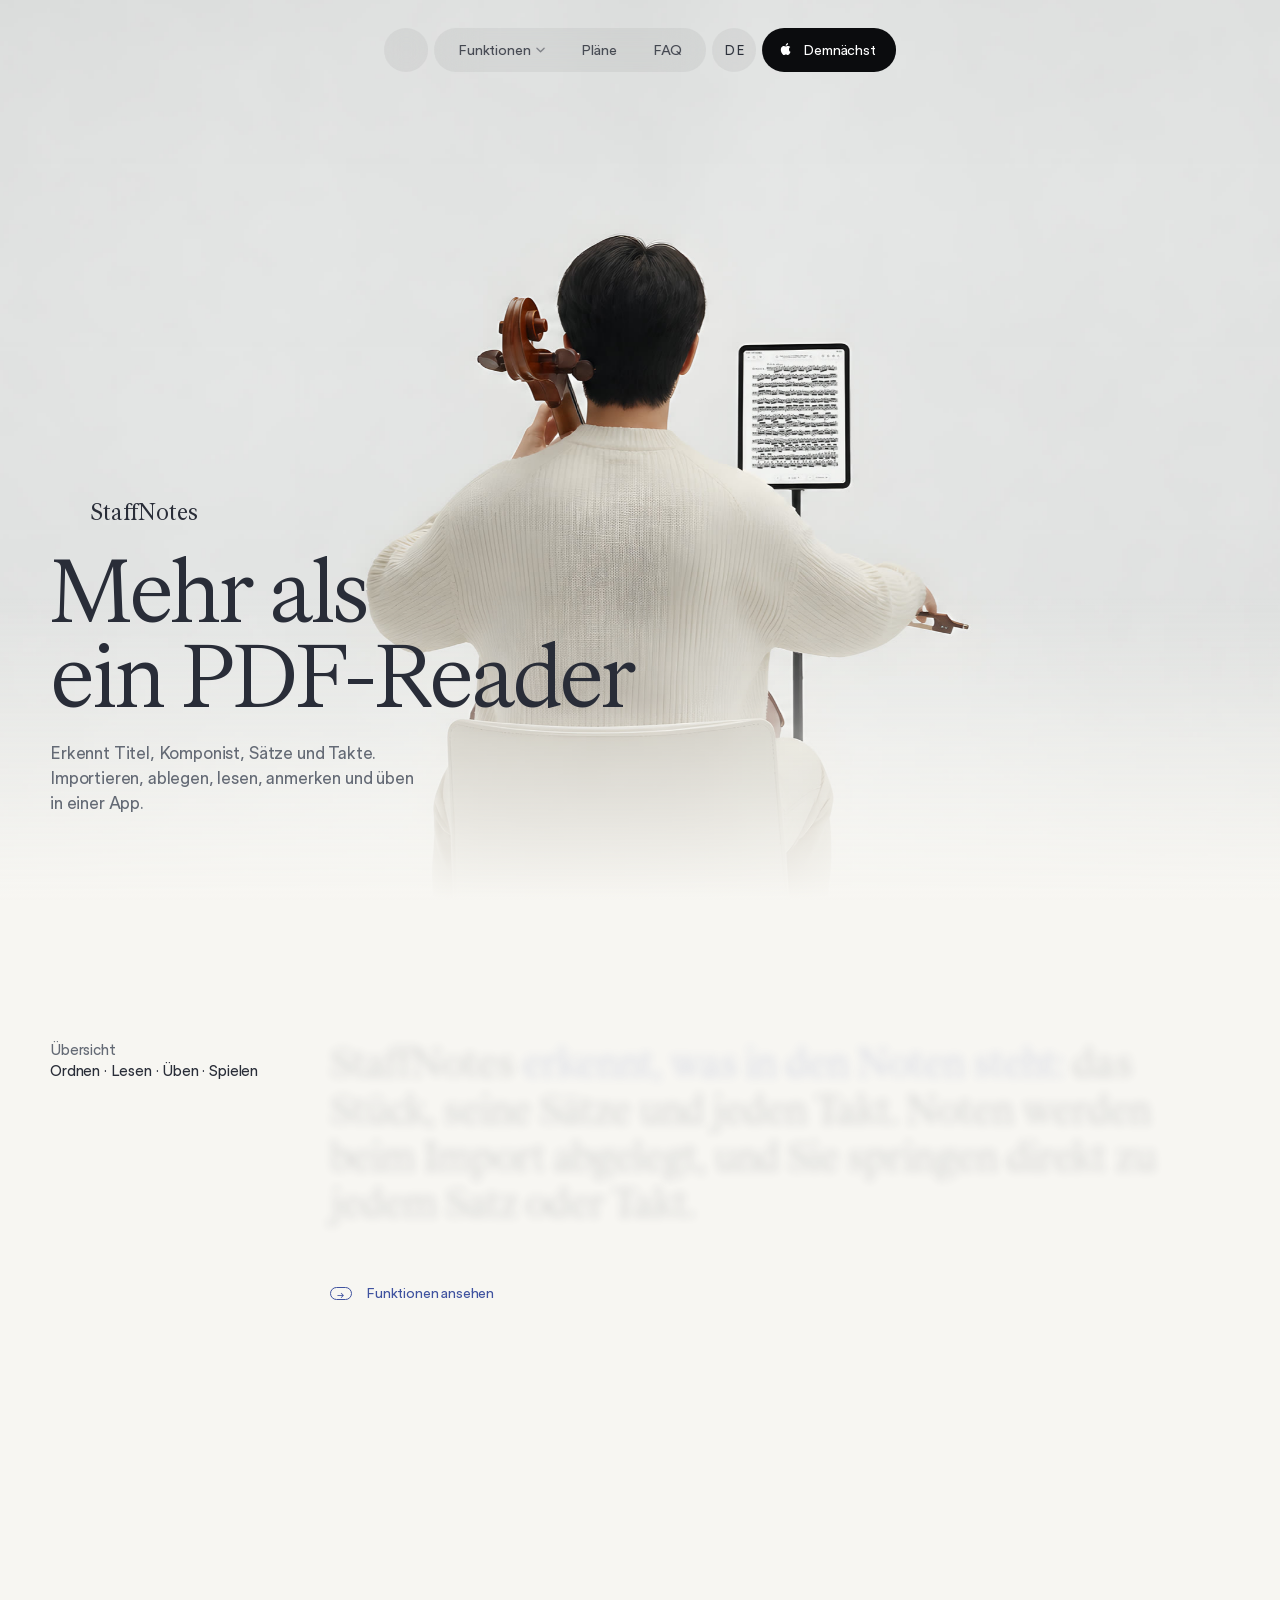
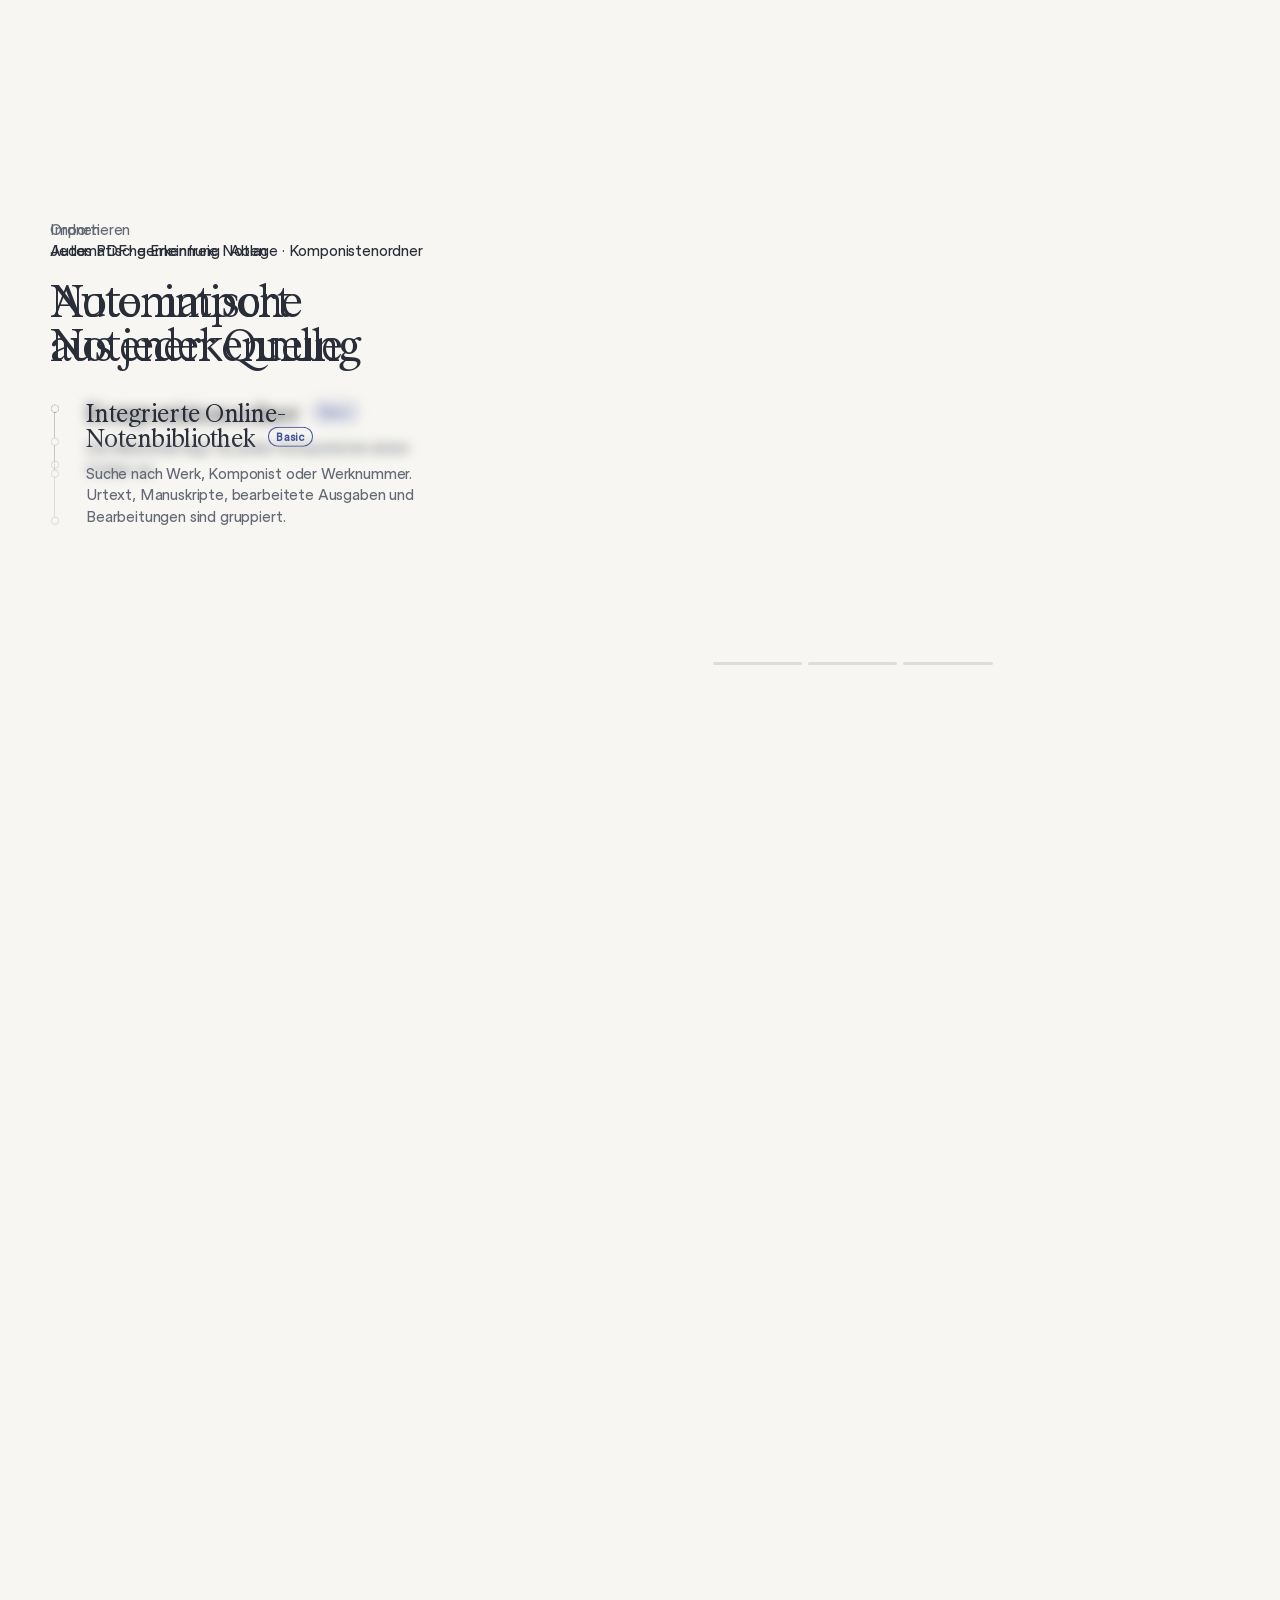
==== de/index.html @ 0073ef78 "Organize 第四版：加入文件夹成功后收起并退出管理" ====
<!doctype html>
<html lang="de">
<head>
<meta charset="utf-8">
<base href="../">
<meta name="robots" content="noindex, nofollow">
<meta name="viewport" content="width=device-width,initial-scale=1">
<title>StaffNotes · Mehr als ein PDF-Reader</title>
<link rel="alternate" hreflang="en" href="https://staffnotes.igmusictech.com/">
<link rel="alternate" hreflang="zh-Hans" href="https://staffnotes.igmusictech.com/zh/">
<link rel="alternate" hreflang="zh-Hant" href="https://staffnotes.igmusictech.com/zh-hant/">
<link rel="alternate" hreflang="de" href="https://staffnotes.igmusictech.com/de/">
<link rel="alternate" hreflang="x-default" href="https://staffnotes.igmusictech.com/">
<link rel="icon" href="favicon.ico" sizes="32x32">
<link rel="icon" href="assets/logo-mark.svg?v=2" type="image/svg+xml">
<style>
@font-face{font-family:"Timeless Serif";src:url(assets/TimelessSerif-Book.ttf) format("truetype");font-display:swap}
@font-face{font-family:"Timeless Sans";src:url(assets/TimelessSans-W460.ttf) format("truetype");font-display:swap}
/* 中文衬线：App 文件夹名用的思源宋体，取 Regular 一档；只截官网用到的字（字体许可 assets/sn-serif-OFL.txt） */
@font-face{font-family:"SN Serif SC";src:url(assets/sn-serif-sc.woff2?v=9e9ac5f3) format("woff2");font-display:swap}
@font-face{font-family:"SN Serif TC";src:url(assets/sn-serif-tc.woff2?v=9e2e0c9d) format("woff2");font-display:swap}
:root{
  --paper:#F7F6F2;--card:#FFFFFF;--well:#EAECEB;--ink:#292D38;--ink2:#646A75;--line:rgba(41,45,56,.12);
  --blue:#3F529F;--night:#171B24;--night2:#232936;--blue-n:#B0BBF0;--on-night:#EEEDE8;--on-night2:#8E94A3;
  --red:#B64C50;--green:#39836B;--gold:#D9AC2B;--purple:#8064AD;
  --serif:"Timeless Serif",Georgia,serif;--sans:"Timeless Sans",-apple-system,system-ui,sans-serif;
  --ease:cubic-bezier(.2,.7,.2,1);--wrap:min(1180px,calc(100vw - 48px));
}
/* 中文：拉丁字母照旧用 Timeless；衬线处汉字用思源宋体，其余落到苹方；德语长词自动断字 */
:root:lang(zh-Hans){--serif:"Timeless Serif","SN Serif SC",Georgia,"PingFang SC","Noto Sans SC",serif;--sans:"Timeless Sans",-apple-system,system-ui,"PingFang SC","Noto Sans SC",sans-serif}
:root:lang(zh-Hant){--serif:"Timeless Serif","SN Serif TC","SN Serif SC",Georgia,"PingFang TC","Noto Sans TC",serif;--sans:"Timeless Sans",-apple-system,system-ui,"PingFang TC","Noto Sans TC",sans-serif}
:root:lang(zh) body{letter-spacing:0}
/* 段落末行不留单个词或孤字（各语言都开） */
p,li,.label,:root:lang(zh) h3{text-wrap:pretty}
/* 德语断字收紧：不到 10 个字母的词不断，断开处前面至少 4 个字、后面至少 5 个（词后的句号也算一个），不再出现 Werknum-mer、Ausga-ben */
:root:lang(de) h1,:root:lang(de) h2,:root:lang(de) h3,:root:lang(de) p,:root:lang(de) li{-webkit-hyphens:auto;hyphens:auto;hyphenate-limit-chars:10 4 5}
/* 标题只断特别长的词（Handschriftliche 这种手机上一行放不下的），不再出现「Gemein- / freie Noten」 */
:root:lang(de) h1,:root:lang(de) h2,:root:lang(de) h3{hyphenate-limit-chars:14 6 6}
/* 中文一个词包在 sn-w 里，词中间不断行（见页尾「中文按词换行」） */
sn-w{white-space:nowrap}
*{box-sizing:border-box;margin:0;padding:0}
html{background:var(--paper)}
body{font-family:var(--sans);font-weight:400;color:var(--ink);background:var(--paper);font-size:16px;line-height:1.45;letter-spacing:-.01em;-webkit-font-smoothing:antialiased;overflow-x:hidden}
a{color:inherit;text-decoration:none}
button{font:inherit;color:inherit;background:none;border:0;cursor:pointer;letter-spacing:inherit}
img{display:block;max-width:100%}
.wrap{width:var(--wrap);margin:0 auto}
.serif{font-family:var(--serif);font-weight:400;letter-spacing:-.025em}
.label{font-size:15px;line-height:1.4}
.label span{display:block;color:var(--ink2)}
.night .label span{color:var(--on-night2)}

/* reveal */
.rv{opacity:0;transform:translateY(16px);filter:blur(8px);transition:opacity .9s var(--ease),transform .9s var(--ease),filter .9s var(--ease);transition-delay:calc(var(--i,0)*60ms)}
.rv.in{opacity:1;transform:none;filter:none}

/* arrow capsule link */
.cap{display:inline-flex;align-items:center;gap:14px;color:var(--blue);font-size:14px}
.cap i{width:22px;height:13px;border:1px solid currentColor;border-radius:8px;display:grid;place-items:center;font-style:normal;font-size:9px;transition:width .35s var(--ease)}
.cap:hover i{width:30px}
.night .cap{color:var(--blue-n)}
.pill{display:inline-flex;align-items:center;height:24px;padding:0 10px;border:1px solid var(--blue);color:var(--blue);border-radius:12px;font-size:13px;transition:background .3s,color .3s}
.pill:hover,.pill.on{background:var(--blue);color:#fff}

/* App Store button */
.store{display:inline-flex;align-items:center;gap:9px;height:44px;padding:0 20px 0 16px;border-radius:22px;background:#0B0C0E;color:#fff;font-family:var(--sans);font-size:14px;letter-spacing:-.01em;transition:transform .3s var(--ease),background .3s}
.store svg{width:16px;height:16px;fill:currentColor;margin-top:-2px}
.store[aria-disabled]{cursor:default}.store:hover{transform:translateY(-1px);background:#000}
.store small{display:block;font-size:9px;opacity:.7;line-height:1;margin-bottom:2px;font-family:var(--sans)}
.store b{display:block;font-weight:400;line-height:1}
.store.light{background:#fff;color:#0B0C0E}

/* NAV */
.nav{position:fixed;top:28px;left:50%;transform:translateX(-50%);z-index:50;display:flex;gap:6px;align-items:center}
.nav .logo{width:44px;height:44px;border-radius:50%;background:rgba(120,120,120,.1);backdrop-filter:blur(20px);-webkit-backdrop-filter:blur(20px);display:grid;place-items:center;transition:background .3s}
/* 标志宽占圆的 56%，跟 App 图标里标志占图标的比例一样（小谭 2026-11-15：原来 67% 偏大） */
.nav .logo .mk{width:25.2px;height:15px;fill:#171B24;transition:fill .3s}
.nav.dark .logo .mk{fill:#F2F2F4}
.links{position:relative;display:flex;height:44px;align-items:center;padding:0 6px;border-radius:999px;background:rgba(120,120,120,.1);backdrop-filter:blur(20px);-webkit-backdrop-filter:blur(20px);transition:background .3s,color .3s}
.links a{position:relative;z-index:1;padding:0 18px;line-height:32px;font-size:14px;font-weight:400;opacity:.85}
.links .slider{position:absolute;top:6px;height:32px;border-radius:999px;background:rgba(255,255,255,.75);transition:left .3s var(--ease),width .3s var(--ease),opacity .3s;opacity:0}
html.veil body>*:not(.nav):not(.totop){opacity:0}
body>*:not(.nav):not(.totop){transition:opacity var(--veil-ms,0ms) ease}
.nav .store{height:44px;border-radius:999px;transition:opacity .35s var(--ease),transform .35s var(--ease),background .3s}
.nav.dark .links,.nav.dark .logo{background:rgba(255,255,255,.08);color:#F2F2F4}
.nav.dark .links .slider{background:rgba(255,255,255,.12)}
/* 功能：五章收进一个下拉，样子照语言下拉；电脑上鼠标移上去或点一下就展开 */
.feat{position:relative;z-index:1}
.feat-btn{display:flex;align-items:center;gap:6px;padding:0 18px;line-height:32px;font-size:14px;font-weight:400;opacity:.85}
.feat-btn svg{width:9px;height:6px;fill:none;stroke:currentColor;stroke-width:1.4;stroke-linecap:round;stroke-linejoin:round;opacity:.6;transition:transform .25s var(--ease)}
.feat.open .feat-btn svg{transform:rotate(180deg)}
.feats{display:none;position:absolute;top:46px;left:50%;transform:translateX(-50%);flex-direction:column;padding:8px;border-radius:18px;background:rgba(246,246,244,.96);box-shadow:0 12px 40px -12px rgba(41,45,56,.25);white-space:nowrap}
.feats::before{content:"";position:absolute;left:0;right:0;top:-14px;height:14px}
.feat.open .feats{display:flex}
.links .feats a{padding:0 24px;line-height:44px;text-align:center}
.feats a[aria-current]{color:var(--blue);opacity:1}
.nav.dark .feats{background:rgba(28,30,36,.96);color:#F2F2F4}
.nav.dark .feats a[aria-current]{color:#B0BBF0}
.nav.dark .store{background:#fff;color:#0B0C0E}
.menu-btn{display:none}
/* 语言：电脑在菜单右边、App Store 左边，手机挨着 Menu；下拉照手机菜单的样子，挂在按钮正下方。导航条宽度跟内容走，长语言不挤折行 */
.nav{width:max-content}
.lang{position:relative}
.lang-btn{height:44px;min-width:44px;padding:0 12px;border-radius:999px;background:rgba(120,120,120,.1);backdrop-filter:blur(20px);-webkit-backdrop-filter:blur(20px);font-size:13px;font-weight:500;letter-spacing:.02em;transition:background .3s,color .3s}
.nav.dark .lang-btn,.nav.dark .menu-btn{background:rgba(255,255,255,.08);color:#F2F2F4}
.langs{display:none;position:absolute;top:52px;left:50%;transform:translateX(-50%);flex-direction:column;padding:8px;border-radius:18px;background:rgba(246,246,244,.96);box-shadow:0 12px 40px -12px rgba(41,45,56,.25);white-space:nowrap}
.nav.dark .langs{background:rgba(28,30,36,.96);color:#F2F2F4}
.lang.open .langs{display:flex}
.langs a{line-height:44px;padding:0 24px;text-align:center;font-size:14px;opacity:.85}
.langs a[aria-current]{color:var(--blue);opacity:1}
.nav.dark .langs a[aria-current]{color:#B0BBF0}

/* HERO */
.hero{position:relative;height:100vh;min-height:640px;overflow:hidden;background:#DCDEDD}
.hero .img{position:absolute;inset:-20px;background:url(assets/hero.jpg) 52% 45%/cover no-repeat;transform-origin:50% 60%;will-change:transform;animation:heroIn 1.6s var(--ease) both}
@keyframes heroIn{from{transform:scale(1.06);filter:blur(10px);opacity:.4}to{transform:scale(1);filter:none;opacity:1}}
.hero::after{content:"";position:absolute;left:0;right:0;bottom:0;height:34%;background:linear-gradient(to bottom,rgba(247,246,242,0),var(--paper));pointer-events:none}
.hero .copy{position:absolute;left:max(24px,calc(50vw - 590px));bottom:7vh;z-index:2;will-change:transform,opacity}
.brand{display:flex;align-items:center;gap:10px;font-family:var(--serif);font-size:22px;margin-bottom:20px}
.brand .bm{display:grid;place-items:center;width:30px;height:30px}
.brand .mk{width:34px;height:20px;fill:#171B24}
footer .brand .mk{fill:#F2F2F4}
.hero h1{font-family:var(--serif);font-weight:400;font-size:clamp(56px,6.8vw,108px);line-height:.98;letter-spacing:-.035em;margin-bottom:22px}
.hero h1 .w{display:inline-block;opacity:0;transform:translateY(.35em);filter:blur(8px);animation:wordIn 1.1s var(--ease) forwards;animation-delay:calc(.35s + var(--i)*90ms)}
@keyframes wordIn{to{opacity:1;transform:none;filter:none}}
.hero .sub{font-size:17px;color:var(--ink2);max-width:380px;margin-bottom:22px}

/* STATEMENT */
.grid2{display:grid;grid-template-columns:240px 1fr;gap:0 40px}
.statement{padding:140px 0 180px}
.big{font-family:var(--serif);font-size:clamp(28px,3.1vw,42px);line-height:1.18;letter-spacing:-.025em;max-width:840px}
.big .w{opacity:.16;filter:blur(5px);transition:opacity .25s linear,filter .25s linear}
.big .w.on{opacity:1;filter:none}
.big .hl{color:var(--blue)}
.statement .cap{margin-top:56px}

/* SHOWCASE */
.show{position:relative;padding:40px 0 120px}
.show h2,.sec-title{font-family:var(--serif);font-weight:400;font-size:clamp(44px,5.4vw,80px);line-height:1;letter-spacing:-.035em}
/* 批注 87：大标题、小标题按宽度自动均衡换行，手机上不再剩一个词孤零零掉到下一行 */
h1,h2,h3{text-wrap:balance}
/* 原来用 <br> 手动断成两句，后一句太长时会被挤成「It knows the / piece.」；改成两段，每段各自均衡换行 */
.ln{display:block}
/* 手机上首页大标题缩到「Sheet music that」放得下一行，不再拆成「Sheet / music that」 */
@media (max-width:440px){ .hero h1{font-size:13.2vw} }
.show-head{display:flex;justify-content:space-between;align-items:flex-end;margin-bottom:80px}
.show-head p{max-width:320px;color:var(--ink2);font-size:15px}
#features .show-head{margin-bottom:0}#features .fx{margin-top:-10vh}#features{padding-bottom:0}#features .fx{margin-bottom:-12vh}
/* recognition → library: a short pinned stage; once in view the four beats play through on their own */
.fx{position:relative;height:150vh}
.fx-pin{position:sticky;top:0;height:100vh;display:grid;grid-template-columns:4fr 8fr;gap:48px;align-items:center}
.fx-copy{position:relative;padding-left:32px}
.fx-nodes{position:absolute;left:0;top:4px;bottom:4px;width:1px;background:var(--line);display:flex;flex-direction:column;justify-content:space-between}
.fx-nodes::before{content:"";position:absolute;left:0;top:0;width:1px;height:calc(var(--b,0)*100%/3);background:var(--blue);transition:height .9s var(--ease)}
.fx-nodes i{position:relative;left:-3.5px;width:8px;height:8px;border-radius:50%;background:var(--paper);border:1px solid var(--line);transition:border-color .5s,background .5s}
.fx-nodes i.on{border-color:var(--blue);background:var(--blue)}
.fx-beats{display:grid}
/* 换拍不叠影：旧的 .2s 内淡掉（不再糊着停在原地），新的等它走完再淡入、升上来 */
.fx-beat{grid-area:1/1;opacity:0;transform:translateY(14px);filter:blur(6px);transition:opacity .2s ease,filter .2s ease,transform 0s .2s;pointer-events:none}
.fx-beat.on{opacity:1;transform:none;filter:none;transition:opacity .5s var(--ease) .2s,transform .7s var(--ease) .2s,filter .5s var(--ease) .2s;pointer-events:auto}
.fx-beat .n{font-size:12px;color:var(--blue);margin-bottom:18px}
.fx-beat h3{font-family:var(--serif);font-weight:400;font-size:clamp(30px,3vw,44px);line-height:1.05;letter-spacing:-.03em;margin-bottom:18px;max-width:400px}
.fx-beat p{font-size:16px;color:var(--ink2);max-width:340px}
.fx-stage{display:grid;place-items:center;gap:18px}
.fx-prog{display:flex;gap:6px;width:min(280px,60%)}
.fx-prog button{flex:1;height:20px;padding:0;border:0;background:none;cursor:pointer;display:grid;align-items:center}
.fx-prog i{display:block;height:3px;border-radius:2px;background:var(--line);overflow:hidden;transition:background .2s}
.fx-prog i::after{content:"";display:block;height:100%;width:calc(var(--p,0)*100%);background:var(--blue);border-radius:inherit}
.fx-prog button:hover i{background:rgba(41,45,56,.2)}
.fx-prog button:focus-visible{outline:2px solid var(--blue);outline-offset:2px;border-radius:4px}
.fx-sim{width:min(100%,calc(78vh * 780 / 580))}

/* simulated app screens: components/NAME.js draws inside */
.sim{position:relative;width:100%;aspect-ratio:834/1194;overflow:hidden;border-radius:17px;background:var(--paper);container-type:inline-size}
.sim.land{aspect-ratio:1194/834}
.sim:not(.ready)::before{content:"";position:absolute;inset:0;background:linear-gradient(180deg,rgba(41,45,56,.045),rgba(41,45,56,.02) 30%,rgba(41,45,56,.045));animation:simPh 1.8s ease-in-out infinite}
.sim:not(.ready)::after{content:"";position:absolute;left:8%;right:8%;top:5%;height:4.5%;border-radius:999px;background:rgba(41,45,56,.06)}
@keyframes simPh{50%{opacity:.55}}
.night .sim{background:#20252F}

/* GIANT */
.giant{padding:160px 0 140px;overflow:hidden}
.giant .words{position:relative;text-align:center;color:var(--blue);font-family:var(--serif);font-size:clamp(84px,12.5vw,196px);line-height:.95;letter-spacing:-.045em;user-select:none}
.giant .words div{will-change:transform;white-space:nowrap}
/* follow: pinned page, three beats — numbers → follow box → full page turn (App: ReaderFollowOverlay, pager slides the whole page) */
#follow.giant{overflow:visible;overflow-x:clip}
#follow.giant{padding:60px 0 80px}
.fl{position:relative;height:300vh}
/* the page floats over the giant title and leans after the pointer, as before; copy sits right of the page, on its bottom edge */
.fl-pin{position:sticky;top:0;height:100vh;overflow:hidden}
.fl-pin .words{position:absolute;left:0;right:0;top:50%;transform:translateY(-50%)}
.fl-copy{position:absolute;z-index:2;left:calc(50% + var(--pw)/2 + 56px);bottom:calc(50% - 30px - var(--pw)*831/1200);width:min(300px,calc((100vw - var(--pw))/2 - (100vw - var(--wrap))/2 - 56px))}
.fl-copy .prolabel{margin-bottom:22px}
.fl-body{position:relative;padding-left:32px}
.fl-nodes{position:absolute;left:0;top:4px;bottom:4px;width:1px;background:var(--line);display:flex;flex-direction:column;justify-content:space-between}
.fl-nodes::before{content:"";position:absolute;left:0;top:0;width:1px;height:calc(var(--b,0)*100%/2);background:var(--blue);transition:height .9s var(--ease)}
.fl-nodes i{position:relative;left:-3.5px;width:8px;height:8px;border-radius:50%;background:var(--paper);border:1px solid var(--line);cursor:pointer;transition:border-color .5s,background .5s}
.fl-nodes i::after{content:"";position:absolute;inset:-10px}
.fl-nodes i.on{border-color:var(--blue);background:var(--blue)}
.fl-beats{display:grid}
.fl-beat{grid-area:1/1;opacity:0;transform:translateY(14px);filter:blur(6px);transition:opacity .6s var(--ease),transform .8s var(--ease),filter .6s var(--ease);pointer-events:none}
.fl-beat.on{opacity:1;transform:none;filter:none;transition-delay:.12s;pointer-events:auto}
.fl-beat .n{font-size:12px;color:var(--blue);margin-bottom:18px}
.fl-beat .n{margin-bottom:12px}
.fl-beat h3{font-family:var(--serif);font-weight:400;font-size:clamp(24px,2.1vw,32px);line-height:1.05;letter-spacing:-.03em;margin-bottom:12px}
.fl-beat p{font-size:15px;color:var(--ink2)}
#follow{--pw:min(calc((100vh - 170px)*1200/1662),46vw)}
.page{position:absolute;left:50%;top:calc(50% + 30px);width:var(--pw);margin:calc(var(--pw)*-1662/2400) 0 0 calc(var(--pw)/-2);aspect-ratio:1200/1662;will-change:transform;border-radius:14px;overflow:hidden;background:#FCF8F3;container-type:inline-size;box-shadow:0 1px 2px rgba(23,27,36,.08),0 30px 60px -30px rgba(23,27,36,.35)}
.page .pg{position:absolute;inset:0}
.page .pg img{display:block;width:100%;height:100%}
/* whole-page turn as in the App's pager: both pages slide left together, 12pt apart */
.page .pg{transition:transform .5s cubic-bezier(.25,.8,.25,1)}
.page .pg.b{transform:translateX(calc(100% + 1.17cqw))}
.page[data-p="full"] .pg.a{transform:translateX(calc(-100% - 1.17cqw))}
.page[data-p="full"] .pg.b{transform:none}
/* sizes in iPad points × page width/1024: box border 2pt and radius 4pt at page scale 1.72; numbers 18pt medium on white 80% */
.page .box{position:absolute;border:.336cqw solid rgba(63,82,159,.55);border-radius:.674cqw;background:rgba(63,82,159,.14);opacity:0;pointer-events:none}
.page .mn{position:absolute;transform:translateY(-50%);height:2.34cqw;min-width:2.34cqw;padding:0 .39cqw;border-radius:2cqw;background:rgba(255,255,255,.8);box-shadow:0 .1cqw .2cqw rgba(0,0,0,.1);color:#3F529F;font:500 1.758cqw/2.34cqw -apple-system,system-ui,sans-serif;letter-spacing:0;text-align:center;opacity:0;transition:opacity .4s var(--ease) var(--d,0ms)}
.page.nums .mn{opacity:1}
.page.rev .mn{transition-duration:.15s;transition-delay:0s}
.giant .under{display:flex;justify-content:space-between;align-items:flex-end;margin-top:120px;gap:40px}
.giant .under p{max-width:420px;color:var(--ink2);font-size:17px}
.giant .under .txt{max-width:440px}
.giant .under h3{font-weight:400;font-size:clamp(24px,2.2vw,30px);letter-spacing:-.025em;line-height:1.1;margin-bottom:12px}
#ftext{display:grid}
#ftext>*{grid-area:1/1;transition:opacity .45s var(--ease),transform .55s var(--ease)}
#ftext>:not(.on){opacity:0;transform:translateY(8px);pointer-events:none}
.giant .under p{color:var(--ink2);font-size:17px}
.indepth{display:flex;flex-direction:column;align-items:flex-end;gap:10px;font-size:13px;color:var(--ink2)}
.indepth div{position:relative;display:flex;gap:6px}
.pill{position:relative;z-index:1}
.indepth .pill.on{background:none;color:#fff}
.indepth .pill.on:hover{background:none}
.indepth .psl{position:absolute;top:0;height:24px;border-radius:12px;background:var(--blue);transition:left .45s var(--ease),top .45s var(--ease),width .45s var(--ease)}
.prolabel{display:inline-flex;align-items:center;gap:8px;font-size:15px;color:var(--blue)}
.prolabel::before{content:"";width:7px;height:7px;border-radius:50%;background:currentColor}
.night .prolabel{color:var(--blue-n)}

/* NIGHT */
.night{background:var(--night);color:var(--on-night)}
.tools{padding:150px 0 40px}
.tools .intro h2{font-family:var(--serif);font-weight:400;font-size:clamp(36px,3.8vw,56px);line-height:1.05;letter-spacing:-.03em;max-width:700px}
.tools .intro .lead{font-size:14px;margin-bottom:14px}
.tools .intro .lead span{display:block;color:var(--ink2)}
/* practice: one panel, three tools; pinned, the wheel steps metronome → tuner → reference, each plays on its own clock */
.pr{position:relative;height:300vh}
#practice .tools{padding-bottom:0}#pr{margin-top:-20vh}
.pr-pin{position:sticky;top:0;height:100vh;display:grid;grid-template-columns:7fr 5fr;gap:48px;align-items:center}
.pr-stage{display:grid;place-items:center}
.pr-sim{width:min(100%,340px,calc(42vh * 440 / 560));aspect-ratio:440/560}
#practice .pr-sim.sim{width:min(100%,340px,calc(42vh * 440 / 560));height:auto;aspect-ratio:440/560;background:none;border-radius:0;overflow:visible}
.pr-copy{position:relative;padding-left:32px}
.pr-nodes{position:absolute;left:0;top:4px;bottom:4px;width:1px;background:var(--line);display:flex;flex-direction:column;justify-content:space-between}
.pr-nodes::before{content:"";position:absolute;left:0;top:0;width:1px;height:calc(var(--b,0)*100%/2);background:var(--blue);transition:height .9s var(--ease)}
.pr-nodes i{position:relative;left:-3.5px;width:8px;height:8px;border-radius:50%;background:var(--paper);border:1px solid var(--line);transition:border-color .5s,background .5s}
.pr-nodes i.on{border-color:var(--blue);background:var(--blue)}
.pr-beats{display:grid}
.pr-beat{grid-area:1/1;opacity:0;transform:translateY(14px);filter:blur(6px);transition:opacity .6s var(--ease),transform .8s var(--ease),filter .6s var(--ease);pointer-events:none}
.pr-beat.on{opacity:1;transform:none;filter:none;transition-delay:.12s;pointer-events:auto}
.pr-beat .n{font-size:12px;color:var(--blue);margin-bottom:18px}
.pr-beat h3{font-family:var(--serif);font-weight:400;font-size:clamp(30px,3vw,44px);line-height:1.05;letter-spacing:-.03em;margin-bottom:18px;max-width:400px}
.pr-beat p{font-size:16px;color:var(--ink2);max-width:340px}

/* DICTIONARY */
.dictsec{position:relative;padding:150px 0}
.dictsec .pin{display:grid;grid-template-columns:minmax(300px,1fr) auto;align-items:center;gap:56px}
.dictsec h2{font-family:var(--serif);font-weight:400;font-size:clamp(44px,5.2vw,80px);line-height:1;letter-spacing:-.035em;margin:22px 0 26px}
.dictsec p{color:var(--on-night2);max-width:420px;font-size:17px}
.dictsec .terms{display:flex;flex-wrap:wrap;gap:8px;margin-top:34px;max-width:440px}
.dictsec .terms button{font-family:var(--serif);font-style:italic;font-size:16px;padding:4px 12px;border-radius:14px;border:1px solid rgba(255,255,255,.14);background:none;color:var(--on-night);cursor:pointer;transition:background .2s,border-color .2s,color .2s}
.dictsec .terms button:hover{border-color:rgba(255,255,255,.4)}
.dictsec .terms button.on{background:var(--on-night);border-color:var(--on-night);color:#0E1117}
.dictsec .frame{width:min(760px,56vw)}
.dictsec .sim{aspect-ratio:auto;overflow:visible;background:none;border-radius:0}

/* SKETCH: crayon board and Apple Music share one pinned stage; the wheel steps through four beats */
.sketch{padding:0}
.skp{position:relative;height:460vh}
.sk-pin{position:sticky;top:0;height:100vh;padding:96px 0 36px;display:grid;grid-template-columns:auto minmax(0,1fr);gap:72px;align-items:center}
.sk-stage{position:relative;height:calc(100vh - 132px);max-height:900px;aspect-ratio:834/1194}
.sk-frame{position:absolute;inset:0;border-radius:18px;background:#fff;overflow:hidden;box-shadow:0 1px 2px rgba(41,45,56,.06),0 18px 50px rgba(41,45,56,.10);transition:opacity .6s var(--ease),transform .8s var(--ease),filter .6s var(--ease)}
.sk-frame .sim{border-radius:18px}
.sk-frame .sim.am{position:absolute;inset:0;background:none;aspect-ratio:auto;z-index:2;pointer-events:none}
.sk-copy{display:grid;align-self:center;max-width:520px}
.sk-seg{display:inline-flex;gap:2px;padding:3px;border-radius:999px;background:rgba(41,45,56,.06);margin-bottom:40px;justify-self:start}
.sk-seg button{all:unset;cursor:pointer;height:30px;line-height:30px;padding:0 14px;border-radius:999px;font-size:13px;color:var(--ink2);transition:background .3s,color .3s}
.sk-seg button.on{background:#fff;color:var(--ink);box-shadow:0 1px 2px rgba(41,45,56,.12)}
.sk-seg button:focus-visible{outline:2px solid var(--blue);outline-offset:2px}
.sk-gs{display:grid}
.sk-g{grid-area:1/1;opacity:0;transform:translateY(14px);filter:blur(6px);transition:opacity .6s var(--ease),transform .8s var(--ease),filter .6s var(--ease);pointer-events:none}
.sk-g.on{opacity:1;transform:none;filter:none;transition-delay:.12s;pointer-events:auto}
.sk-g .label{margin-bottom:18px}
.sk-g h2.sec-title{font-size:clamp(40px,4.2vw,62px)}
.sk-g>p{color:var(--ink2);max-width:440px;margin:18px 0 30px;font-size:16px}
.sk-g ul{list-style:none}
.sk-g li{border-top:1px solid var(--line);padding:14px 0;font-size:15px;cursor:pointer;transition:color .3s;outline:none}
.sk-g li span{display:block;font-size:13px;color:var(--ink2);max-height:0;overflow:hidden;transition:max-height .45s var(--ease)}
.sk-g li:hover span,.sk-g li.on span{max-height:80px}
.sk-g li:hover,.sk-g li.on,.sk-g li:focus-visible{color:var(--blue)}
@media (max-width:900px){
  .sketch{padding:100px 0 60px}
  .skp{height:auto}
  .sk-pin{position:static;height:auto;padding:0;display:flex;flex-direction:column;gap:34px}
  .sk-copy,.sk-gs,.sk-stage{display:contents}
  .sk-seg{display:none}
  .sk-g,.sk-g.on{opacity:1;transform:none;filter:none;pointer-events:auto}
  .sk-g.pen{order:1}.sk-g.mus{order:2;margin-top:20px}.sk-frame.pen{order:3}
  .sk-frame{position:relative;inset:auto;width:100%;aspect-ratio:834/1194}
  .sk-frame.mus{aspect-ratio:834/1194}
}
.ghost{display:inline-flex;align-items:center;height:30px;padding:0 14px;border:1px solid var(--line);border-radius:15px;font-size:13px;transition:border-color .3s}
.ghost:hover{border-color:var(--ink)}

/* LIBRARY */
.lib{padding:24px 0 40px}
/* 左栏放宽到放得下「sorted and named.」一行，不再剩「named.」单独一行 */
.lib .cols{display:grid;grid-template-columns:1.25fr 1fr;gap:60px;align-items:center}
.lib .cols p{color:var(--ink2);max-width:400px;margin-top:22px;font-size:16px}
.lib .cols .cap{margin-top:36px}
.ed{background:var(--card);border-radius:32px;padding:34px 34px 20px}
.ed .ttl{text-align:center;font-size:14px;font-weight:400;margin-bottom:26px}
.ed h4{font-weight:400;font-size:19px}
.ed .by{color:var(--ink2);font-size:14px;margin-bottom:22px}
.chips{position:relative;display:flex;flex-wrap:wrap;gap:4px;padding:4px;background:var(--well);border-radius:14px;margin-bottom:18px}
.chips button{position:relative;z-index:1;font-size:13px;padding:6px 11px;border-radius:10px;font-weight:400;color:var(--ink2);transition:color .3s}
.chips button.on{color:var(--ink)}
.chips .sl{position:absolute;background:#fff;border-radius:10px;box-shadow:0 1px 3px rgba(41,45,56,.08);transition:left .5s var(--ease),top .5s var(--ease),width .5s var(--ease),height .5s var(--ease)}
.list{position:relative;transition:height .45s var(--ease)}
.ver{display:flex;align-items:center;gap:16px;padding:12px 0;border-top:1px solid var(--line);transition:opacity .3s,transform .35s var(--ease)}
.ver .th{width:38px;height:50px;border-radius:4px;background:#FBF9F3;outline:1px solid var(--line);flex:none}
.ver .tx{font-size:14px;line-height:1.35}
.ver .tx span{display:block;color:var(--ink2);font-size:12px}
.ver .badge{margin-left:auto;font-size:11px;color:var(--blue);border:1px solid var(--blue);border-radius:8px;padding:0 7px;line-height:17px}
.ver.out{display:none}
.ver.leaving{position:absolute;left:0;right:0;pointer-events:none}

/* BAND */
.band{position:relative;color:#fff;padding:150px 0;overflow:hidden}
.band .bg{position:absolute;inset:0;background:var(--blue);clip-path:inset(0 50% 0 50%);will-change:clip-path}
.band .wrap{position:relative;display:grid;grid-template-columns:1fr;gap:0 0}
.band .num{font-size:14px;padding-top:14px}
.band h2{font-family:var(--serif);font-weight:400;font-size:clamp(44px,5vw,76px);letter-spacing:-.035em;line-height:1}
.band p{max-width:420px;margin:24px 0 70px;font-size:16px;opacity:.85}
.band .cap{color:#fff;font-size:18px}
.band .cap i{width:18px;height:34px;border-radius:9px;font-size:11px}

/* PRICING */
.pricing{padding:160px 0 140px}
.pricing .head{display:grid;grid-template-columns:240px 1fr;gap:40px;margin-bottom:64px}
.plans{display:grid;grid-template-columns:1fr 1fr;gap:20px}
.plan{background:var(--card);border-radius:32px;padding:40px 40px 34px;border:1px solid transparent;transition:background .35s,border-color .35s}
.plan:hover{background:#FCFBF8;border-color:var(--line)}
.plan.pro{border-color:var(--blue)}
.pill.basic:hover{background:none;color:var(--blue)}
.plan .top{display:flex;justify-content:space-between;align-items:baseline}
.plan h3{font-family:var(--serif);font-weight:400;font-size:40px;letter-spacing:-.03em}
.plan .price{font-size:13px;color:var(--ink2);margin:6px 0 30px}
.plan .price b{font-family:var(--serif);font-weight:400;font-size:30px;letter-spacing:-.02em;color:var(--ink);margin:0 2px}
/* 价格数字先不公开：清单直接接在方案名下面 */
.plan .top+ul{margin-top:28px}
.plan ul{list-style:none}
.plan li{display:flex;gap:14px;padding:12px 0;border-top:1px solid var(--line);font-size:15px}
.plan li::before{content:"";flex:none;width:6px;height:6px;border-radius:50%;margin-top:8px;border:1px solid var(--blue)}
.plan.pro li.plus::before{background:var(--blue)}
.plans-cta{display:flex;justify-content:center;margin-top:56px}

/* FAQ */
.faq{padding:40px 0 170px}
.faq .grid2{align-items:start}
.qa{border-top:1px solid var(--line)}
.qa:last-child{border-bottom:1px solid var(--line)}
.qa button{width:100%;display:flex;justify-content:space-between;align-items:center;text-align:left;padding:24px 0;font-size:clamp(19px,1.7vw,23px);letter-spacing:-.025em;font-weight:400;text-wrap:balance}
.qa button i{font-style:normal;width:24px;height:24px;border-radius:50%;border:1px solid var(--line);display:grid;place-items:center;font-size:15px;transition:transform .35s var(--ease),border-color .3s;flex:none;margin-left:20px}
.qa.open button i{transform:rotate(45deg);border-color:var(--ink)}
.qa .a{display:grid;grid-template-rows:0fr;transition:grid-template-rows .35s var(--ease)}
.qa .a>div{overflow:hidden}
.qa .a p{padding:0 60px 26px 0;color:var(--ink2);max-width:640px}
.qa.open .a{grid-template-rows:1fr}

/* END + FOOTER */
.end{padding:170px 0 120px;text-align:center}
.end h2{font-family:var(--serif);font-weight:400;font-size:clamp(90px,13vw,210px);line-height:.9;letter-spacing:-.05em;margin-bottom:46px}
.end p{color:var(--on-night2);margin-bottom:30px}
footer{padding:80px 0 34px;border-top:1px solid rgba(255,255,255,.08)}
footer .cols{display:grid;grid-template-columns:240px 1fr 1fr;gap:40px}
footer .n{font-size:12px;color:var(--on-night2)}
footer ul{list-style:none}
footer li a{font-size:clamp(20px,1.9vw,25px);letter-spacing:-.025em;line-height:1.5;transition:color .3s}
footer li a:hover{color:var(--blue-n)}
footer .legal{display:flex;gap:24px;margin-top:110px;font-size:12px;color:var(--on-night2)}
footer .legal span{margin-left:auto;white-space:nowrap}
/* 德语两个链接很长，手机上 © 那一行放到下面，不再挤成两行 */
@media (max-width:440px){:root:lang(de) footer .legal{flex-wrap:wrap;row-gap:10px}:root:lang(de) footer .legal span{flex-basis:100%;margin-left:0}}

/* 回到顶部和右下角播放键一个样子：白色圆按钮，41 px，离边 20 px */
.totop{position:fixed;right:20px;top:auto;bottom:20px;z-index:45;width:41px;height:41px;box-sizing:border-box;border-radius:50%;background:#fff;border:1px solid rgba(23,27,36,.16);box-shadow:0 4px 16px rgba(23,27,36,.10);display:grid;place-items:center;opacity:0;transform:translateY(8px)}
.totop .mk{width:20px;height:12px;fill:#171B24}
.totop.on{opacity:1;transform:none}
.totop{transition:opacity .4s,transform .4s,bottom .4s cubic-bezier(.2,.7,.2,1),background .3s}
.totop.lift{bottom:84px}
.totop:hover{background:#F2F3F7}

@media (max-width:900px){
  .links{display:none}.menu-btn{display:flex;height:44px;align-items:center;padding:0 16px;border-radius:999px;background:rgba(120,120,120,.1);backdrop-filter:blur(20px);font-size:14px}
  .nav{width:calc(100vw - 32px);justify-content:space-between}.nav .store{order:3}
  .nav{justify-content:flex-start}.menu-btn{margin-left:auto}.lang{margin-right:auto}
  /* 手机：语言和 Menu 两个气泡一样宽 */
  .menu-btn,.lang-btn{width:64px;min-width:0;padding:0;justify-content:center}
  .grid2,.row,.sketch .head,.pricing .head,footer .cols{grid-template-columns:1fr}
  .label{margin-bottom:22px}
  .show-head{display:block;margin-bottom:40px}
  #features .show-head{margin-bottom:40px}#features .fx{margin-top:0;margin-bottom:0}#features{padding-bottom:60px}
  .fx{height:auto}.fx-pin{position:static;height:auto;display:flex;flex-direction:column-reverse;gap:34px}.fx-stage,.fx-sim{width:100%}
  .fx-copy{padding-left:0}.fx-nodes{display:none}.fx-beats{display:flex;flex-direction:column;gap:30px}
  .fx-beat{opacity:.3;transform:none;filter:none}.fx-beat.on{opacity:1}.fx-beat .n{margin-bottom:10px}.fx-beat h3{font-size:30px;margin-bottom:10px}
  .fl{height:auto}.fl-pin{position:static;height:auto;overflow:visible;display:flex;flex-direction:column;padding:0 24px}
  .fl-pin .words{position:relative;top:auto;transform:none;font-size:15vw;margin:0 -24px}
  #follow{--pw:calc(100vw - 48px)}.page{position:relative;left:auto;top:auto;margin:-2vw 0 0}
  .fl-copy{position:static;order:2;width:auto;margin-top:40px}
  .fl-body{padding-left:0}.fl-nodes{display:none}.fl-beats{display:flex;flex-direction:column;gap:30px}
  .fl-beat{opacity:.3;transform:none;filter:none;pointer-events:auto}.fl-beat.on{opacity:1}.fl-beat .n{margin-bottom:10px}.fl-beat h3{font-size:30px;margin-bottom:10px}
  .tools{padding:110px 0 30px}
  #pr{margin-top:0}
  .pr{height:auto;padding-bottom:90px}.pr-pin{position:static;height:auto;display:flex;flex-direction:column;gap:34px}.pr-stage,#practice .pr-sim.sim{width:100%}
  .pr-copy{padding-left:0}.pr-nodes{display:none}.pr-beats{display:flex;flex-direction:column;gap:30px}
  .pr-beat{opacity:.3;transform:none;filter:none}.pr-beat.on{opacity:1}.pr-beat .n{margin-bottom:10px}.pr-beat h3{font-size:30px;margin-bottom:10px}
  .dictsec{padding:110px 0}.dictsec .pin{grid-template-columns:1fr;gap:44px}.dictsec .frame{width:100%}
  .giant .under{flex-direction:column;align-items:flex-start}.indepth{align-items:flex-start}.indepth div{flex-wrap:wrap}.indepth .pill{white-space:nowrap}
  .board-wrap,.lib .cols,.plans{grid-template-columns:1fr}
}
@media (prefers-reduced-motion:reduce){
  *,*::before,*::after{animation:none!important;transition:none!important}
  .rv,.hero h1 .w{opacity:1!important;transform:none!important;filter:none!important}
  .big .w{opacity:1;filter:none}
}
</style>
<link rel="stylesheet" href="components/r13/dot-r13.css?v=98dfcfb5">
<link rel="stylesheet" href="components/r13/onescore-r13.css?v=98dfcfb5">
<script src="components/r13/i18n-r13.js?v=98dfcfb5"></script>
</head>
<body>
<svg width="0" height="0" style="position:absolute" aria-hidden="true"><symbol id="sn-mark" viewBox="145 248 510 302"><g data-key="q8xqzuy8nm" transform="translate(400 399.3127136230469) rotate(-90) scale(1 -1)"><path  transform="scale(1.1682242990654206) translate(-125 -214)" d="M92 132C91 128 90 123 90 120C91 116 93 114 97 114C107 114 123 126 130 128C141 132 155 135 169 135C178 135 187 133 195 131C205 129 214 124 223 118C238 106 250 88 250 67C250 30 220 0 183 0C146 0 116 30 116 67V77C83 77 33 17 26 11C22 9 19 7 16 7C8 7 4 18 4 28V34C7 57 24 83 37 102C50 120 59 139 71 157C89 187 108 216 125 246C131 255 155 284 155 300C155 303 154 306 152 308C151 309 149 310 147 310C139 310 126 302 120 300C109 296 95 293 81 293C72 293 63 295 55 297C45 299 36 304 27 310C12 322 0 340 0 361C0 398 30 428 67 428C104 428 134 398 134 361V351C167 351 217 411 224 417C230 421 233 421 235 421C244 421 247 416 247 408C247 382 213 327 206 316L104 155C101 150 95 141 92 132Z"/></g></symbol></svg>


<nav class="nav attop" id="nav">
  <a class="logo" href="#top" aria-label="StaffNotes"><svg class="mk"><use href="/de/#sn-mark"/></svg></a>
  <div class="links" id="links">
    <i class="slider"></i>
    <div class="feat" id="feat"><button class="feat-btn" type="button" aria-expanded="false" aria-controls="feats">Funktionen<svg viewBox="0 0 10 6" aria-hidden="true"><path d="M1 1l4 4 4-4"/></svg></button><div class="feats" id="feats">
      <a href="#import" data-s="import">Importieren</a>
      <a href="#organize" data-s="organize">Ordnen</a>
      <a href="#read" data-s="read">Lesen</a>
      <a href="#practice" data-s="practice">Üben</a>
      <a href="#play" data-s="play">Spielen</a>
      <a href="#stats" data-s="stats">Statistik</a>
    </div></div>
    <a href="#pricing" data-s="pricing">Pläne</a>
    <a href="#faq" data-s="faq">FAQ</a>
  </div>
  <button class="menu-btn" type="button" aria-expanded="false" aria-controls="links">Menü</button>
  <div class="lang" id="lang"><button class="lang-btn" type="button" aria-expanded="false" aria-controls="langs" aria-label="Sprache: Deutsch">DE</button><div class="langs" id="langs"><a href="/" hreflang="en" lang="en" data-l="en">English</a><a href="/zh/" hreflang="zh-Hans" lang="zh-Hans" data-l="zh">简体中文</a><a href="/zh-hant/" hreflang="zh-Hant" lang="zh-Hant" data-l="zh-hant">繁體中文</a><a href="/de/" hreflang="de" lang="de" data-l="de">Deutsch</a></div></div>
  <a class="store" aria-disabled="true"><svg viewBox="0 0 24 24"><path d="M16.37 12.6c-.02-2.28 1.86-3.38 1.95-3.43-1.06-1.55-2.71-1.77-3.3-1.79-1.4-.14-2.74.83-3.45.83-.71 0-1.81-.81-2.97-.79-1.53.02-2.94.89-3.73 2.26-1.59 2.76-.41 6.84 1.14 9.08.76 1.1 1.66 2.33 2.84 2.28 1.14-.05 1.57-.74 2.95-.74 1.38 0 1.77.74 2.97.71 1.23-.02 2-1.11 2.75-2.21.87-1.27 1.22-2.5 1.24-2.57-.03-.01-2.38-.91-2.39-3.63zM14.1 5.9c.63-.76 1.05-1.82.94-2.87-.9.04-2 .6-2.65 1.36-.58.67-1.09 1.75-.95 2.78 1 .08 2.03-.51 2.66-1.27z"/></svg><span><b>Demnächst</b></span></a>
</nav>

<!-- HERO -->
<header class="hero" id="top" data-theme="light">
  <div class="img" id="heroImg"></div>
  <div class="copy" id="heroCopy">
    <div class="brand rv" style="--i:1"><span class="bm"><svg class="mk"><use href="/de/#sn-mark"/></svg></span>StaffNotes</div>
    <h1 id="heroTitle"><span class="ln">Mehr als</span> <span class="ln">ein PDF-Reader</span></h1>
    <p class="sub rv" style="--i:8">Erkennt Titel, Komponist, Sätze und Takte. Importieren, ablegen, lesen, anmerken und üben in einer App.</p>
  </div>
</header>

<!-- STATEMENT -->
<section class="statement wrap grid2" id="overview" data-theme="light">
  <div class="label rv"><span>Übersicht</span>Ordnen · Lesen · Üben · Spielen</div>
  <div>
    <p class="big" id="words">StaffNotes <span class="hl">erkennt, was in den Noten steht:</span> das Stück, seine Sätze und jeden Takt. Noten werden beim Import abgelegt, und Sie springen direkt zu jedem Satz oder Takt.</p>
    <a class="cap rv" href="#features"><i>→</i>Funktionen ansehen</a>
  </div>
</section>

<!-- ONE SCORE (r13): one K. 545 from the dropped PDF to one portrait reader, full page, that tells every feature with the original demos. components/r13/onescore-r13.js drives it -->
<section class="show os" id="organize" data-theme="light">
  <div class="os-track wrap">
    <div class="os-mark" id="features"></div><div class="os-mark" id="import"></div><div class="os-mark" id="read"></div><div class="os-mark" id="practice"></div><div class="os-mark" id="play"></div>
    <div class="os-pin">
      <div class="os-stage">
        <div class="os-sbox"><div class="fx-sim" data-sim="r13/story-r13" data-drive="scroll"></div></div>
        <div class="fx-prog"><div class="on"><button><i></i></button><button><i></i></button><button><i></i></button></div><div><button><i></i></button><button><i></i></button><button><i></i></button></div></div>
        <div class="os-rbox"><div class="sim" data-sim="r13/reader-r13" data-drive="scroll"></div></div>
        <div class="os-rprog"><div data-ch="pen"><button><i></i></button><button><i></i></button><button><i></i></button><button><i></i></button><button><i></i></button></div><div data-ch="lay"><button><i></i></button><button><i></i></button></div><div data-ch="dict"><button><i></i></button><button><i></i></button></div><div data-ch="prac"><button><i></i></button><button><i></i></button><button><i></i></button></div><div data-ch="am"><button><i></i></button><button><i></i></button></div><div data-ch="turn"><button><i></i></button><button><i></i></button><button><i></i></button></div><div data-ch="bar"><button><i></i></button><button><i></i></button><button><i></i></button></div><div data-ch="fol"><button><i></i></button><button><i></i></button></div><div data-ch="sync"><button><i></i></button><button><i></i></button><button><i></i></button><button><i></i></button></div></div>
      </div>
      <div class="os-copy">
      <div class="fx-copy">
        <div class="fx-blk on">
        <div class="label"><span>Importieren</span>Jedes PDF · gemeinfreie Noten</div>
        <h2 class="sec-title"><span class="ln">Notenimport</span> <span class="ln">aus jeder Quelle</span></h2>
        <div class="fx-run">
        <div class="fx-nodes"><i></i><i></i><i></i></div>
        <div class="fx-beats">
          <div class="fx-beat on"><h3>Integrierte Online-Notenbibliothek <b class="basic-tag">Basic</b></h3><p>Suche nach Werk, Komponist oder Werknummer. Urtext, Manuskripte, bearbeitete Ausgaben und Bearbeitungen sind gruppiert.</p></div>
          <div class="fx-beat"><h3>Import von Anmerkungen <b class="pro-tag">Pro</b><b class="soon-tag">Demnächst</b></h3><p>Vorhandene Anmerkungen in einer PDF, auch aus anderen Apps, werden nach Farbe auf Ebenen verteilt.</p></div>
          <div class="fx-beat"><h3>PDF-Import <b class="basic-tag">Basic</b></h3><p>Scans und Downloads mit beliebigem Dateinamen.</p></div>
        </div>
        </div>
        </div>
        <div class="fx-blk">
        <div class="label"><span>Ordnen</span>Automatische Erkennung · Ablage · Komponistenordner</div>
        <h2 class="sec-title"><span class="ln">Automatische</span> <span class="ln">Notenerkennung</span></h2>
        <div class="fx-run">
        <div class="fx-nodes"><i></i><i></i><i></i></div>
        <div class="fx-beats">
          <div class="fx-beat"><h3>Notenerkennung <b class="basic-tag">Basic</b></h3><p>Titel, Komponist, Werknummer und die Startseite jedes Satzes.</p></div>
          <div class="fx-beat"><h3>Automatische Ablage <b class="basic-tag">Basic</b></h3><p>Nach Komponist und Epoche in der Bibliothek abgelegt und automatisch benannt.</p></div>
          <div class="fx-beat"><h3>Komponistenordner <b class="basic-tag">Basic</b></h3><p>Die Bibliothek legt für jeden Komponisten einen Ordner an.</p></div>
        </div>
        </div>
        </div>
      </div>
        <div class="os-chcopy sk-g on" data-ch="pen" data-side="L" data-beats="5">
          <div class="label"><span>Anmerken</span>3 Stifte · 6 Farben · je 5 Stärken</div>
          <h2 class="sec-title">Handschriftliche Anmerkungen</h2>
          <p>Dieselben Stifte, Farben und Stärken wie in der App. <span class="os-try">Probieren Sie sie hier mit der Maus aus.</span></p>
          <ul>
            <li tabindex="0" role="button">Stiftwerkzeuge <b class="basic-tag">Basic</b><span>Monoline-Stift, Wachsmalstift und Textmarker.</span></li>
            <li tabindex="0" role="button">Apple Pencil <b class="basic-tag">Basic</b><span>Der Finger blättert, der Pencil schreibt.</span></li>
            <li tabindex="0" role="button">Formwerkzeug <b class="basic-tag">Basic</b><span>Linien, Pfeile, Kreise und Rechtecke werden automatisch begradigt.</span></li>
            <li tabindex="0" role="button">Lasso-Werkzeug <b class="pro-tag">Pro</b><span>Markierungen auswählen, ausschneiden, kopieren oder verschieben. Zum Einsetzen mit zwei Fingern tippen.</span></li>
            <li tabindex="0" role="button">Rückgängig per Geste <b class="pro-tag">Pro</b><span>Zweimal mit zwei Fingern tippen macht den letzten Strich rückgängig.</span></li>
          </ul>
        </div>
        <div class="os-chcopy sk-g on" data-ch="lay" data-side="R" data-beats="2">
          <div class="label"><span>Ebenen</span>3 Gruppen · je 6 Farben · eine Ebene pro Farbe</div>
          <h2 class="sec-title">Anmerkungen in Ebenen</h2>
          <p>Jede Farbe ist eine eigene Ebene. Unterricht, Fingersatz und Bühne liegen in getrennten Gruppen.</p>
          <ul>
            <li tabindex="0" role="button">Ebenenverwaltung <b class="basic-tag">Basic</b><span>Jede Ebene einzeln ausblenden, sperren oder löschen.</span></li>
            <li tabindex="0" role="button">Ebenengruppen <b class="pro-tag">Pro</b><span>Unterricht, Fingersatz, Bühne. Ein Tippen wechselt die ganze Seite.</span></li>
          </ul>
        </div>
        <div class="os-chcopy sk-g on" data-ch="dict" data-side="L" data-beats="2">
          <div class="label"><span>Musikwörterbuch</span>5.000 Begriffe · Tempo, Dynamik, Vortrag</div>
          <h2 class="sec-title">Musikwörterbuch</h2>
          <p>Einen Begriff in den Noten lange drücken, die Erklärung erscheint neben der Seite.</p>
          <ul>
            <li tabindex="0" role="button">Nachschlagen <b class="basic-tag">Basic</b><span>Einen Begriff lange drücken, der Eintrag öffnet sich neben den Noten.</span></li>
            <li tabindex="0" role="button">Wörterbuchsuche <b class="pro-tag">Pro</b><span>Begriffe, die nicht auf der Seite stehen, mit wenigen Buchstaben finden.</span></li>
          </ul>
        </div>
        <div class="os-chcopy sk-g on" data-ch="prac" data-side="R" data-beats="3">
          <div class="label"><span>Übungswerkzeuge</span>Metronom · Stimmgerät · Referenzton</div>
          <h2 class="sec-title">Übungswerkzeuge</h2>
          <p>Sie öffnen sich über der Seite, die Noten bleiben sichtbar.</p>
          <ul>
            <li tabindex="0" role="button">Metronom <b class="basic-tag">Basic</b><span>Tempo tippen, jede Taktart. Die Seitenränder blinken im Takt.</span></li>
            <li tabindex="0" role="button">Stimmgerät <b class="basic-tag">Basic</b><span>A4 auf eine beliebige Tonhöhe stellen.</span></li>
            <li tabindex="0" role="button">Referenzton <b class="basic-tag">Basic</b><span>Jeder Ton in jeder Oktave, so lange wie nötig gehalten.</span></li>
          </ul>
        </div>
        <div class="os-chcopy sk-g on" data-ch="am" data-side="L" data-beats="2">
          <div class="label"><span>Apple Music</span>Aufnahmen desselben Werks · viele Pianisten</div>
          <h2 class="sec-title">Apple-Music-Player</h2>
          <p>Aufnahmen des geöffneten Werks spielen in einem Panel über der Seite.</p>
          <ul>
            <li tabindex="0" role="button">Aufnahmesammlung <b class="basic-tag">Basic</b><span>Dasselbe Werk von vielen Pianisten. Antippen zum Abspielen.</span></li>
            <li tabindex="0" role="button">Panel-Ansichten <b class="basic-tag">Basic</b><span>An jeden Rand andocken, zur Leiste falten oder in die obere Leiste legen.</span></li>
          </ul>
        </div>
        <div class="os-chcopy sk-g on" data-ch="turn" data-side="R" data-beats="3">
          <div class="label"><span>Umblättern</span>Seitenvorschau · Gehe zu Seite · Satzsprung</div>
          <h2 class="sec-title">Seiten- und Satzsprung</h2>
          <p>Das ganze Werk ist ein PDF. Die Seitenleiste unten erreicht jede Seite.</p>
          <ul>
            <li tabindex="0" role="button">Seitenvorschau <b class="basic-tag">Basic</b><span>An der Seitenleiste entlangziehen, um jede Seite zu sehen.</span></li>
            <li tabindex="0" role="button">Gehe zu Seite <b class="basic-tag">Basic</b><span>Seitenzahl eingeben, um zu dieser Seite zu springen.</span></li>
            <li tabindex="0" role="button">Satzsprung <b class="basic-tag">Basic</b><span>Ein Tippen zum Anfang jedes Satzes, die erste Zeile wird hervorgehoben.</span></li>
          </ul>
        </div>
        <div class="os-chcopy sk-g on" data-ch="bar" data-side="L" data-beats="3">
          <div class="label"><span>Taktzahlen</span>Jeder Takt nummeriert · Seite und Takt nebeneinander</div>
          <h2 class="sec-title">Takterkennung</h2>
          <p>Jeder Takt wird automatisch nummeriert, so zählen Sie wie Ihre Lehrkraft.</p>
          <ul>
            <li tabindex="0" role="button">Taktzahlen-Anzeige <b class="pro-tag">Pro</b><span>Zeigt Seite und Takt zusammen.</span></li>
            <li tabindex="0" role="button">Taktsprung <b class="pro-tag">Pro</b><span>Taktzahl eingeben, der Takt wird angesprungen und hervorgehoben.</span></li>
            <li tabindex="0" role="button">Taktnummerierung <b class="pro-tag">Pro</b><span>Jeder Takt wird erkannt und am Anfang nummeriert.</span></li>
          </ul>
        </div>
        <div class="os-chcopy sk-g on" data-ch="fol" data-side="R" data-beats="2">
          <div class="label"><span>Mitlesen beim Spielen</span>KI-Positionserkennung · automatisches Umblättern</div>
          <h2 class="sec-title">Umblättern mit KI</h2>
          <p>Über das Mikrofon wird der gespielte Takt erkannt, am letzten Takt wird umgeblättert.</p>
          <ul>
            <li tabindex="0" role="button">KI-Positionserkennung <b class="pro-tag">Pro</b><b class="exp-tag">Experimentell</b><span>Ein Rahmen markiert den gespielten Takt.</span></li>
            <li tabindex="0" role="button">Umblättern mit KI <b class="pro-tag">Pro</b><b class="exp-tag">Experimentell</b><span>Am letzten Takt gleitet die nächste Seite herein.</span></li>
          </ul>
        </div>
        <div class="os-chcopy sk-g on" data-ch="sync" data-side="L" data-beats="4">
          <div class="label"><span>Cloud-Synchronisierung</span>Noten · Anmerkungen · Übezeiten</div>
          <h2 class="sec-title">Neues iPad, alle Anmerkungen noch da</h2>
          <p>Noten, Anmerkungen und Übezeiten liegen in Ihrem Konto.</p>
          <ul>
            <li tabindex="0" role="button">Im Konto gesichert <b class="pro-tag">Pro</b><span>Legen Sie den Stift weg, und Ihre Anmerkungen werden hochgeladen. Auch wenn dieses iPad fehlt, geht nichts verloren.</span></li>
            <li tabindex="0" role="button">Neues iPad <b class="pro-tag">Pro</b><span>Melden Sie sich mit demselben Konto an, und Ihre ganze Bibliothek ist wieder da.</span></li>
            <li tabindex="0" role="button">Genau wie zuvor <b class="pro-tag">Pro</b><span>Öffnen Sie die Noten: dieselbe Seite, jede Ebene und jede Farbe an ihrem Platz.</span></li>
            <li tabindex="0" role="button">Mehrere iPads <b class="pro-tag">Pro</b><span>Sind zwei gleichzeitig geöffnet, erscheint eine neue Markierung auf beiden.</span></li>
          </ul>
        </div>
      </div>
    </div>
  </div>
</section>

<!-- STATS: open-score time, drawn in the site's own layout (stats.js) -->
<section id="stats" data-theme="light">
  <div class="st wrap">
      <div class="st-top">
        <div class="label rv" style="margin-bottom:26px"><span>Übestatistik</span>Nach Tag · nach Stück · nach Komponist <b class="pro-tag">Pro</b></div>
        <h2 class="sec-title rv"><span class="ln">Übezeit,</span> <span class="ln">automatisch erfasst</span></h2>
        <p class="rv" style="--i:1">Gezählt wird, solange eine Partitur geöffnet ist. Kein Timer, und Ihre Übezeiten gehen mit Ihrem Konto auf ein neues iPad mit.</p>
      </div>
      <div class="sim" data-sim="stats" aria-label="Beispielstatistik für einen Monat"></div>
      <script src="components/stats.js?v=98dfcfb5" defer></script>
    </div>
</section>

<!-- FOLDERS: your own folders, made by hand in the library's select mode (components/r13/folders-r13.js) -->
<section id="folders" data-theme="light" data-nav="organize">
  <div class="fo wrap">
    <div class="fo-copy sk-g on">
      <div class="label rv"><span>Ordnen</span>Eigene Ordner · eine Partitur in mehreren</div>
      <h2 class="sec-title rv"><span class="ln">Eigene Ordner,</span> <span class="ln">für jede Partitur</span></h2>
      <p class="rv" style="--i:1">Legen Sie Ordner für ein Vorspiel, eine Lehrkraft oder ein Semester an und sortieren Sie beliebige Noten hinein.</p>
      <ul class="rv" style="--i:2">
        <li tabindex="0" role="button">Noten auswählen <b class="basic-tag">Basic</b><span>Tippen Sie auf „Auswählen“ und dann auf die Noten. Sie werden in der Reihenfolge Ihrer Auswahl nummeriert.</span></li>
        <li tabindex="0" role="button">Neuer Ordner <b class="basic-tag">Basic</b><span>Geben Sie ihm einen Namen, und die ausgewählten Noten liegen sofort darin.</span></li>
        <li tabindex="0" role="button">Zu Ordner hinzufügen <b class="basic-tag">Basic</b><span>Fügen Sie jederzeit weitere hinzu. Eine Partitur kann in mehreren Ordnern liegen.</span></li>
      </ul>
    </div>
    <div class="fo-stage">
      <div class="sim" data-sim="r13/folders-r13" aria-label="Noten in der Mediathek auswählen, einen Ordner anlegen und Noten hinzufügen"></div>
      <div class="fx-prog fo-prog"><button type="button"><i></i></button><button type="button"><i></i></button><button type="button"><i></i></button></div>
    </div>
  </div>
</section>

<!-- BAND: the next two reading features are Pro -->
<section class="band" id="band" data-theme="dark">
  <div class="bg" id="bandBg"></div>
  <div class="wrap">
    <div><h2 class="rv">StaffNotes Pro</h2>
    <p class="rv" style="--i:1">Takterkennung, Wörterbuchsuche, Umblättern mit KI und Übestatistik. Dazu Lasso, Rückgängig per Geste, Ebenengruppen, Cloud-Synchronisierung und Import von Anmerkungen.</p>
    <a class="cap rv" style="--i:2" href="#pricing"><i>↓</i>Pläne vergleichen</a></div>
  </div>
</section>

<!-- PRICING -->
<section class="pricing wrap" id="pricing" data-theme="light">
  <div class="head">
    <div class="label rv"><span>Pläne</span>Basic · Pro</div>
    <h2 class="sec-title rv"><span class="ln">Basic und Pro</span> <span class="ln">im Monatsabo</span></h2>
  </div>
  <div class="plans">
    <div class="plan rv">
      <div class="top"><h3>Basic</h3><span class="pill basic">Basic</span></div>
      <ul>
        <li>Automatische Notenerkennung</li>
        <li>Online-Notenbibliothek</li>
        <li>Handschriftliche Anmerkungen</li>
        <li>Ebenenverwaltung</li>
        <li>Begriffe nachschlagen</li>
        <li>Übungswerkzeuge</li>
        <li>Apple-Music-Player</li>
        <li>Seiten- und Satzsprung</li>
      </ul>
    </div>
    <div class="plan pro rv" style="--i:1">
      <div class="top"><h3>Pro</h3><span class="pill on">Pro</span></div>
      <ul>
        <li>Alles aus Basic</li>
        <li class="plus">Lasso-Werkzeug</li>
        <li class="plus">Rückgängig per Geste</li>
        <li class="plus">Ebenengruppen</li>
        <li class="plus">Wörterbuchsuche</li>
        <li class="plus">Takterkennung</li>
        <li class="plus">Umblättern mit KI <b class="exp-tag">Experimentell</b></li>
        <li class="plus">Übestatistik</li>
        <li class="plus">Cloud-Synchronisierung</li>
        <li class="plus">Import von Anmerkungen <b class="soon-tag">Demnächst</b></li>
      </ul>
    </div>
  </div>
  <div class="plans-cta rv"><a class="store" aria-disabled="true"><svg viewBox="0 0 24 24"><path d="M16.37 12.6c-.02-2.28 1.86-3.38 1.95-3.43-1.06-1.55-2.71-1.77-3.3-1.79-1.4-.14-2.74.83-3.45.83-.71 0-1.81-.81-2.97-.79-1.53.02-2.94.89-3.73 2.26-1.59 2.76-.41 6.84 1.14 9.08.76 1.1 1.66 2.33 2.84 2.28 1.14-.05 1.57-.74 2.95-.74 1.38 0 1.77.74 2.97.71 1.23-.02 2-1.11 2.75-2.21.87-1.27 1.22-2.5 1.24-2.57-.03-.01-2.38-.91-2.39-3.63zM14.1 5.9c.63-.76 1.05-1.82.94-2.87-.9.04-2 .6-2.65 1.36-.58.67-1.09 1.75-.95 2.78 1 .08 2.03-.51 2.66-1.27z"/></svg><span><small>Demnächst im</small><b>App Store</b></span></a></div>
</section>

<!-- FAQ -->
<section class="faq wrap" id="faq" data-theme="light">
  <div class="grid2">
    <div class="label rv"><span>FAQ</span>Vor dem Download</div>
    <div id="qas">
      <div class="qa open"><button>Brauche ich einen Apple Pencil?<i>+</i></button><div class="a"><div><p>Nein. Lesen, Umblättern und alle Übungswerkzeuge funktionieren mit dem Finger. Zum Schreiben auf den Noten empfehlen wir einen Apple Pencil.</p></div></div></div>
      <div class="qa"><button>Wie importiere ich Noten?<i>+</i></button><div class="a"><div><p>Aus der Dateien-App oder jeder App, die ein PDF teilt. Gemeinfreie Noten laden Sie direkt aus der eingebauten Online-Notenbibliothek.</p></div></div></div>
      <div class="qa"><button>Verändern meine Anmerkungen das PDF?<i>+</i></button><div class="a"><div><p>Nein. Anmerkungen liegen auf Ebenen über der Seite, das Original-PDF bleibt unverändert. Sie können eine Kopie mit den gewählten Ebenen exportieren.</p></div></div></div>
      <div class="qa"><button>Was unterscheidet Basic und Pro?<i>+</i></button><div class="a"><div><p>Importieren, Lesen, handschriftliche Anmerkungen, Ebenenverwaltung, Nachschlagen, die Bibliothek und alle Übungswerkzeuge gehören zu Basic. Pro enthält zusätzlich Lasso, Rückgängig per Geste, Ebenengruppen, Wörterbuchsuche, Takterkennung, Umblättern mit KI, Übestatistik, Cloud-Synchronisierung und Import von Anmerkungen.</p></div></div></div>
      <div class="qa"><button>Kann ich vorhandene Anmerkungen importieren?<i>+</i></button><div class="a"><div><p>Ja. Pro übernimmt beim Importieren die Anmerkungen im PDF, auch solche aus anderen Apps.</p></div></div></div>
      <div class="qa"><button>Welche Sprachen werden unterstützt?<i>+</i></button><div class="a"><div><p>Englisch, Deutsch und Chinesisch. Stücktitel erscheinen in Ihrer Sprache, wenn der Katalog eine Übersetzung hat.</p></div></div></div>
    </div>
  </div>
</section>

<!-- END -->
<section class="night" data-theme="dark">
  <div class="end wrap">
    <h2 class="rv">Play on</h2>
    <p class="rv" style="--i:1">StaffNotes für iPad.</p>
    <a class="store light rv" style="--i:2" aria-disabled="true"><svg viewBox="0 0 24 24"><path d="M16.37 12.6c-.02-2.28 1.86-3.38 1.95-3.43-1.06-1.55-2.71-1.77-3.3-1.79-1.4-.14-2.74.83-3.45.83-.71 0-1.81-.81-2.97-.79-1.53.02-2.94.89-3.73 2.26-1.59 2.76-.41 6.84 1.14 9.08.76 1.1 1.66 2.33 2.84 2.28 1.14-.05 1.57-.74 2.95-.74 1.38 0 1.77.74 2.97.71 1.23-.02 2-1.11 2.75-2.21.87-1.27 1.22-2.5 1.24-2.57-.03-.01-2.38-.91-2.39-3.63zM14.1 5.9c.63-.76 1.05-1.82.94-2.87-.9.04-2 .6-2.65 1.36-.58.67-1.09 1.75-.95 2.78 1 .08 2.03-.51 2.66-1.27z"/></svg><span><small>Demnächst im</small><b>App Store</b></span></a>
  </div>
  <footer class="wrap">
    <div class="cols">
      <div class="brand" style="font-size:20px"><span class="bm"><svg class="mk"><use href="/de/#sn-mark"/></svg></span>StaffNotes</div>
      <div><div class="n">Seiten</div><ul><li><a href="#import">Importieren</a></li><li><a href="#organize">Ordnen</a></li><li><a href="#read">Lesen</a></li><li><a href="#practice">Üben</a></li><li><a href="#play">Spielen</a></li><li><a href="#stats">Statistik</a></li><li><a href="#pricing">Pläne</a></li><li><a href="#faq">FAQ</a></li></ul></div>
      <div><div class="n">Kontakt</div><ul><li><a href="#">Support</a></li><li><a href="#">Pressematerial</a></li></ul></div>
    </div>
    <div class="legal"><a href="#">Datenschutzerklärung</a><a href="#">Nutzungsbedingungen</a><span>© 2026 StaffNotes</span></div>
  </footer>
</section>

<a class="totop" id="totop" href="#top" aria-label="Nach oben"><svg class="mk"><use href="/de/#sn-mark"/></svg></a>

<script>/* 中文按词换行：浏览器默认任意两个汉字之间都能断行，常把一个词拆到两行（「练习工 / 具」）。
   这里用浏览器自带的中文分词，加上分词器认不出的产品和乐谱词，把一个词包进 <sn-w>（不断行），只在词和词之间换行；
   每段文字外面再包一层 <sn-t>，弹性布局里仍算一块。演示里后写进去的字也照样处理。要加词就加进 KEEP */
(()=>{
  const L = document.documentElement.lang;
  if(!/^zh/.test(L) || !window.Intl || !Intl.Segmenter) return;
  const KEEP = new RegExp('AI 位置識別|AI 位置识别|AI 自动翻谱|AI 自動翻譜|作曲家文件夹|作曲家資料夾|練習時長統計|练习时长统计|小節號面板|小節號顯示|小节号显示|小节号面板|边弹边跟谱|邊彈邊跟譜|乐章跳转|乐谱识别|位置識別|位置识别|公版乐谱|公版樂譜|划词翻译|劃詞翻譯|图层分组|图层管理|圖層分組|圖層管理|在线曲库|套索工具|小節識別|小節跳轉|小节识别|小节跳转|录音合集|形状工具|形狀工具|手写标注|手势撤销|手勢復原|手寫標註|标注分层|标注导入|樂章跳轉|樂譜識別|標註分層|標註匯入|画笔工具|畫筆工具|線上曲庫|練習工具|練習時長|练习工具|练习时长|自动命名|自动归档|自动翻谱|自动识别|自動命名|自動歸檔|自動翻譜|自動識別|詞典搜尋|词典搜索|錄音合集|頁面跳轉|頁面預覽|页面跳转|页面预览|上一步|上一笔|上一筆|上一頁|上一页|下一个|下一個|下一頁|下一页|云同步|作品号|作品號|作曲家|剪貼簿|剪贴板|區域性|单线笔|参考音|參考音|双钢琴|單線筆|图书馆|圖書館|小節號|小节号|扫描件|掃描件|播放器|改編版|改编版|文件名|文件夹|未找到|校音器|歌唱性|生卒年|節拍器|編訂版|編訂者|编订版|编订者|自定义|自定義|节拍器|荧光笔|螢光筆|装饰音|裝飾音|該小節|調音器|该小节|資料夾|起始頁|起始页|近七日|鋼琴家|钢琴家|閱讀器|阅读器|雙鋼琴|雲同步|頁碼條|页码条|麥克風|麦克风|一鍵|一键|上台|上課|上课|下載|下载|中文|乐句|乐章|乐谱|书写|任一|任意|位置|作品|保留|停靠|儲存|免費|免费|內建|全曲|八度|公版|其他|内置|分享|分层|分層|分組|分组|分譜|分谱|切换|切換|划词|删除|刪除|剪下|剪切|副本|劃詞|力度|功能|包括|匯入|匯出|匹配|单个|双击|双指|发声|另含|合集|同一|命名|單個|图层|圆形|圓形|圖層|在线|复制|大調|大调|套索|字段|字母|存入|定位|定速|实时|實時|导入|导出|小調|小调|局部|工具|已有|常称|常稱|底部|开头|开谱|弱起|弹到|彈到|当前|录音|形状|形狀|復原|德語|德语|成条|成條|手写|手动|手動|手寫|手指|手稿|打开|折叠|拍号|拍號|拖动|拖動|持續|持续|指法|按天|按月|搜尋|搜索|摺疊|撤销|播放|支援|收录|收錄|改动|改動|改編|改编|数据|整頁|整页|整首|方框|方案|无需|日均|时期|时长|显示|時期|時長|曲名|曲库|曲庫|曲目|書寫|最后|最後|本机|本機|本頁|本页|术语|柔緩|柔缓|查找|查詢|标准|标出|标注|概覽|概览|樂句|樂章|樂譜|標出|標準|標註|檔名|檔案|欄位|正在|步态|步態|每种|每種|每組|每组|沟通|渐弱|渐强|溝通|滑鼠|演奏|漸弱|漸強|点按|点选|無需|版本|画笔|畫筆|當前|發聲|直線|直线|看譜|看谱|移动|移動|管理|箭头|箭頭|粗細|粗细|粘贴|系統|系统|統計|線上|編號|編訂|練習|繪製|练习|绘制|统计|编号|编订|翻譜|翻譯|翻译|翻谱|翻頁|翻页|老师|老師|自动|自動|英文|蜡笔|蠟筆|行板|術語|表情|複製|規整|规整|解鎖|解锁|訂閱|計時|記錄|詞典|詞條|該頁|語境|語言|調性|識別|譜上|譜旁|譜面|计时|订阅|记录|识别|词典|词条|该页|语境|语言|调性|谱上|谱旁|谱面|貼上|資料|跟譜|跟谱|跟踪|跟蹤|跳轉|跳转|輕巧|輕點|輸入|轻巧|轻点|输入|边缘|选择|逐頁|逐页|速度|選取|選擇|邊緣|释义|釋義|重音|錄音|鎖定|锁定|長按|长按|閃動|開啟|開譜|開頭|闪动|随拍|隐藏|隨拍|隱藏|雙指|雙擊|面板|音乐|音樂|音高|韵致|韻致|頁碼|頁面|頂欄|預覽|顏色|顯示|页码|页面|顶栏|预览|颜色|高亮|點按|點選|鼠标', 'g');
  const seg = new Intl.Segmenter(L, {granularity:'word'}), HAN = /^\p{Script=Han}+$/u;
  const PRE = /^[每一二两兩三四五几幾本这這那各某该該此第整全单單首]+$/u;   // 往后黏：每一小节、本页、第一
  const BACK = '的了吗嗎呢吧着著过過们們地得后後里裡时時中内內旁';         // 往前黏：下载后、文件夹里
  function units(s){
    const t = [];
    let p = 0;
    const cut = (a, b) => { for(const x of seg.segment(s.slice(a, b))) t.push({a:a+x.index, b:a+x.index+x.segment.length, h:x.isWordLike && HAN.test(x.segment)}); };
    for(const m of s.matchAll(KEEP)){ cut(p, m.index); t.push({a:m.index, b:m.index+m[0].length, h:true}); p = m.index + m[0].length; }
    cut(p, s.length);
    const T = x => s.slice(x.a, x.b), n = x => x.b - x.a;
    for(let k = 0; k < t.length - 1; k++){ const x = t[k], y = t[k+1];
      if(x.h && y.h && y.a === x.b && PRE.test(T(x)) && n(x) + n(y) <= 6){ x.b = y.b; t.splice(k+1, 1); k--; } }
    for(let k = 1; k < t.length; k++){ const x = t[k], w = t[k-1];
      if(x.h && w.h && w.b === x.a && n(x) === 1 && BACK.includes(T(x)) && n(w) < 7){ w.b = x.b; t.splice(k, 1); k--; } }
    return t.filter(x => x.h && n(x) > 1);
  }
  function wrap(node){
    const s = node.data, el = node.parentElement;
    if(!el || !/\p{Script=Han}\p{Script=Han}/u.test(s) || el.closest('sn-w,sn-t,script,style,textarea,option,svg,[contenteditable]')) return;
    const u = units(s);
    if(!u.length) return;
    const box = document.createElement('sn-t');
    let p = 0;
    for(const x of u){ if(x.a > p) box.append(s.slice(p, x.a)); const w = document.createElement('sn-w'); w.textContent = s.slice(x.a, x.b); box.append(w); p = x.b; }
    if(p < s.length) box.append(s.slice(p));
    node.replaceWith(box);
  }
  function walk(root){
    if(root.nodeType === 3) return wrap(root);
    if(root.nodeType !== 1) return;
    const it = document.createTreeWalker(root, NodeFilter.SHOW_TEXT), a = [];
    while(it.nextNode()) a.push(it.currentNode);
    a.forEach(wrap);
  }
  walk(document.body);
  const mo = new MutationObserver(rs => { for(const r of rs){ if(r.type === 'characterData') wrap(r.target); else r.addedNodes.forEach(walk); } mo.takeRecords(); });
  mo.observe(document.body, {childList:true, subtree:true, characterData:true});
})();
</script>
<script>
const RM = matchMedia('(prefers-reduced-motion: reduce)').matches;
const FINE = matchMedia('(pointer:fine)').matches;
const $ = s => document.querySelector(s), $$ = s => [...document.querySelectorAll(s)];
const clamp = (v,a,b) => Math.min(b,Math.max(a,v)), lerp = (a,b,t) => a+(b-a)*t;

/* split words */
function split(el){
  const walk = n => [...n.childNodes].forEach(c=>{
    if(c.nodeType===3){
      const frag=document.createDocumentFragment();
      // 中文没有空格，一个字算一个词
      c.textContent.split(/(\s+)/).flatMap(t=>/[\u3000-\u9fff\uff00-\uffef]/.test(t)?t.match(/[\u3000-\u9fff\uff00-\uffef]|[^\u3000-\u9fff\uff00-\uffef]+/g):[t]).forEach(t=>{ if(!t) return; if(/^\s+$/.test(t)) frag.append(t); else { const s=document.createElement('span'); s.className='w'; s.textContent=t; frag.append(s);} });
      c.replaceWith(frag);
    } else if(c.nodeType===1 && c.tagName!=='BR') walk(c);
  });
  walk(el); return [...el.querySelectorAll('.w')];
}
split($('#heroTitle')).forEach((w,i)=>w.style.setProperty('--i',i));
const words = split($('#words'));

/* reveal */
const io = new IntersectionObserver(es=>es.forEach(e=>{ if(e.isIntersecting){ e.target.classList.add('in'); io.unobserve(e.target);} }),{rootMargin:'0px 0px -8% 0px'});
$$('.rv').forEach(el=>io.observe(el));

/* app screens. Each <div class="sim" data-sim="NAME"> loads components/NAME.js when it nears
   the viewport and calls SNSims[NAME](el,{}) → {progress?(p 0..1), visible?(on)}.
   Until a component exists the element keeps its pale placeholder. */
window.SNSims = window.SNSims || {};
const simFiles = {};
function simFactory(name){
  return simFiles[name] ??= new Promise(done=>{
    if(SNSims[name]) return done(SNSims[name]);
    const s=document.createElement('script'); s.src=`components/${name}.js?v=98dfcfb5`; s.async=true;
    s.onload=()=>done(SNSims[name]||null); s.onerror=()=>{ s.remove(); done(null); };
    document.head.appendChild(s);
  });
}
function mountSim(el){
  return el._mount ??= simFactory(el.dataset.sim).then(f=>{
    if(!f) return null;
    try{ el._api=f(el,{})||{}; el.classList.add('ready'); }
    catch(err){ console.warn('sim '+el.dataset.sim,err); el._api=null; }
    if(el._api && el._on!==undefined) el._api.visible?.(el._on);
    if(el._api && el._p!==undefined) el._api.progress?.(el._p);
    return el._api;
  });
}
const simProgress=(el,p)=>{ if(el._p!==undefined && Math.abs(el._p-p)<1e-4) return; el._p=p; el._api?.progress?.(p); };
const simVisible=(el,on)=>{ if(el._on===on) return; el._on=on; el._api?.visible?.(on); };
const near=new IntersectionObserver(es=>es.forEach(e=>{ if(e.isIntersecting){ mountSim(e.target); near.unobserve(e.target);} }),{rootMargin:'800px 0px'});
const freeSims=$$('.sim');
$$('.sim').forEach(el=>near.observe(el));
// sims outside the sticky stage: visible() by viewport; progress plays 0→1 once on first view,
// except data-drive="scroll", which follows the scroll through its section
const seen=new IntersectionObserver(es=>es.forEach(e=>{
  const el=e.target; simVisible(el,e.isIntersecting);
  if(e.isIntersecting && !el._played && el.dataset.drive!=='scroll'){ el._played=true; playOnce(el); }
}),{threshold:.35});
freeSims.forEach(el=>seen.observe(el));
function playOnce(el){
  if(RM){ mountSim(el).then(()=>simProgress(el,1)); return; }
  const dur=+(el.dataset.dur||4200), t0=performance.now();
  (function tick(now){ const p=clamp((now-t0)/dur,0,1); simProgress(el,p); if(p<1) requestAnimationFrame(tick); })(t0);
}
const scrollSims=freeSims.filter(el=>el.dataset.drive==='scroll');

/* nav slider + section tracking */
// 菜单三项：功能（下拉里是五章）、方案、常见问题；滚到五章里任何一章，亮的都是「功能」，下拉里那一章标蓝
const nav=$('#nav'), links=$('#links'), slider=links.querySelector('.slider'), navA=$$('#links a');
const feat=$('#feat'), featBtn=feat.querySelector('.feat-btn'), featA=$$('#feats a');
const tops=[featBtn,...[...links.children].filter(el=>el.matches('a'))];
const topOf=s=>!s?null:featA.some(a=>a.dataset.s===s)?featBtn:tops.find(a=>a.dataset.s===s)||null;
let current=null, curS=null;
function moveSlider(a){ if(!a){slider.style.opacity=0;return;} slider.style.opacity=1; slider.style.left=(a.getBoundingClientRect().left-links.getBoundingClientRect().left)+'px'; slider.style.width=a.offsetWidth+'px'; }
tops.forEach(a=>a.addEventListener('mouseenter',()=>moveSlider(a)));
links.addEventListener('mouseleave',()=>moveSlider(current));
const osSec=document.querySelector('section.os');
/* 手机：Menu 展开三项，点一项或点外面就收起 */
const menuBtn=$('.menu-btn');
const menu=on=>{ if(on) nav.style.setProperty('--mx',(menuBtn.offsetLeft+menuBtn.offsetWidth/2)+'px'); else featOpen(false); nav.classList.toggle('open',on); menuBtn.setAttribute('aria-expanded',on); };
menuBtn.addEventListener('click',e=>{ e.stopPropagation(); langOpen(false); menu(!nav.classList.contains('open')); });
navA.forEach(a=>a.addEventListener('click',()=>menu(false)));
document.addEventListener('click',e=>{ if(nav.classList.contains('open') && !links.contains(e.target)) menu(false); });
/* 功能下拉：点一下开合；电脑上鼠标移上去就开、移走就收，刚被鼠标打开时的那一下点击不把它关掉 */
let featAt=0, featT;
const featOpen=on=>{ feat.classList.toggle('open',on); featBtn.setAttribute('aria-expanded',on); };
const hoverNav=()=>matchMedia('(hover:hover)').matches && getComputedStyle(menuBtn).display==='none';
featBtn.addEventListener('click',e=>{ e.stopPropagation(); langOpen(false); featOpen(!feat.classList.contains('open') || performance.now()-featAt<500); });
feat.addEventListener('mouseenter',()=>{ if(!hoverNav()) return; clearTimeout(featT); if(!feat.classList.contains('open')){ featAt=performance.now(); langOpen(false); featOpen(true); } });
feat.addEventListener('mouseleave',()=>{ if(hoverNav()) featT=setTimeout(()=>featOpen(false),200); });
featA.forEach(a=>a.addEventListener('click',()=>featOpen(false)));
document.addEventListener('click',e=>{ if(feat.classList.contains('open') && !feat.contains(e.target)) featOpen(false); });
document.addEventListener('keydown',e=>{ if(e.key==='Escape' && feat.classList.contains('open')){ featOpen(false); featBtn.focus(); } });
/* 语言：下拉和 Menu 互斥；选了就记下来，下次打开根地址直接进这个语言，带着当前位置走 */
const lang=$('#lang'), langBtn=lang.querySelector('.lang-btn'), LG=window.SN_LANG||'en';
const langOpen=on=>{ lang.classList.toggle('open',on); langBtn.setAttribute('aria-expanded',on); };
langBtn.textContent={en:'EN',zh:'简中','zh-hant':'繁中',de:'DE'}[LG];
lang.querySelectorAll('a').forEach(a=>{
  if(a.dataset.l===LG) a.setAttribute('aria-current','true');
  if(/\.html$/.test(location.pathname)) a.href=location.pathname+(a.dataset.l==='en'?'':'?lang='+a.dataset.l);
  a.addEventListener('click',e=>{ e.preventDefault(); try{ localStorage.setItem('sn-lang',a.dataset.l); }catch(_){} location.href=a.href.split('#')[0]+location.hash; });
});
langBtn.addEventListener('click',e=>{ e.stopPropagation(); menu(false); langOpen(!lang.classList.contains('open')); });
document.addEventListener('click',e=>{ if(lang.classList.contains('open') && !lang.contains(e.target)) langOpen(false); });

/* pointer */
let mx=0,my=0,sx=0,sy=0;
addEventListener('pointermove',e=>{ mx=e.clientX/innerWidth-.5; my=e.clientY/innerHeight-.5; });

/* elements */
const heroImg=$('#heroImg'), heroCopy=$('#heroCopy'), totop=$('#totop'), foot=$('footer');
const fx=null, fxSim=null, fxBeats=[], fxNodes=[], fxLine=null; // one-score.html：Organize 和画笔章由 components/onescore.js 管
let fxApi=null, fxShown=-1, fxOn=false;
const fxSegs=[];
// progress bar: one segment per beat; a click jumps to that beat and carries on from there
fxSegs.forEach((b,i)=>{ b.setAttribute('aria-label',fxBeats[i].querySelector('h3').textContent);
  b.addEventListener('click',()=>{ if(!fxApi) return; fxOn=true; fxApi.go(i+1); }); });
// 词典区：左侧词条点一下，右侧面板换成该词条
document.querySelectorAll('#dictionary .terms button').forEach(b=>b.addEventListener('click',()=>{
  const sim=document.querySelector('#dictionary .sim');
  mountSim(sim).then(a=>{ if(!a?.lookup) return; a.lookup(b.textContent);
    document.querySelectorAll('#dictionary .terms button').forEach(x=>x.classList.toggle('on',x===b)); });
}));
const band=$('#band'), bandBg=$('#bandBg');
const themed=$$('[data-theme]');
const sections=navA.map(a=>[document.getElementById(a.dataset.s),...document.querySelectorAll(`[data-nav="${a.dataset.s}"]`)].filter(Boolean));


function frame(){
  const vh=innerHeight, y=scrollY;
  sx=lerp(sx,mx,.08); sy=lerp(sy,my,.08);

  if(!RM){
    /* hero */
    const hp=clamp(y/vh,0,1);
    heroImg.style.transform=`translate3d(${-sx*20}px,${y*.35-sy*14}px,0) scale(${1+hp*.08})`;
    heroCopy.style.transform=`translateY(${-y*.25}px)`; heroCopy.style.opacity=1-hp*1.4;

    /* words（一张谱翻页接管时按时间播，见 components/onescore.js） */
    if(!$('#words').dataset.timed){
      const r=$('#words').getBoundingClientRect();
      const p=clamp((vh*.8 - r.top)/(r.height+vh*.35),0,1);
      const n=Math.round(p*words.length*1.05);
      words.forEach((w,i)=>w.classList.toggle('on',i<n));
    }



    /* band wipe */
    const br=band.getBoundingClientRect(); const bp=clamp((vh-br.top)/(vh*.7),0,1); const ins=(1-bp)*50;
    bandBg.style.clipPath=`inset(0 ${ins}% 0 ${ins}%)`;
  } else { words.forEach(w=>w.classList.add('on')); bandBg.style.clipPath='none'; }

  /* features: scrolling only brings the stage in and out; in view, the four beats play through on their own (story.js) */
  if(fxApi){
    const r=fxSim.getBoundingClientRect(), mid=(r.top+r.bottom)/2;
    if(r.bottom<=0 || r.top>=vh){ if(fxOn){ fxOn=false; fxApi.reset(); } }
    else if(!fxOn && mid<vh*.72 && mid>vh*.2){ fxOn=true; fxApi.play(); }
    const n=fxApi.beatNow, f=fxApi.beatFrac;
    fxSegs.forEach((b,i)=>b.style.setProperty('--p',i<n-1?1:i===n-1?f:0));
    if(n!==fxShown){ fxShown=n; const k=Math.max(1,n)-1;
      fxBeats.forEach((el,i)=>el.classList.toggle('on',i===k)); fxNodes.forEach((el,i)=>el.classList.toggle('on',i<Math.max(1,n))); fxLine.style.setProperty('--b',k); }
  }
  scrollSims.forEach(el=>{ const sec=el.closest('section'), r=sec.getBoundingClientRect();
    const t=clamp(-r.top/Math.max(1,r.height-vh),0,1); el._s=RM?t:lerp(el._s??t,t,.14); simProgress(el,Math.round(el._s*1e4)/1e4); });

  /* nav theme */
  const themeAt=yy=>{ let d=false; themed.forEach(t=>{ const b=t.getBoundingClientRect(); if(b.top<=yy && b.bottom>yy) d=t.dataset.theme==='dark'; }); return d; };
  nav.classList.toggle('dark',themeAt(56));
  nav.classList.toggle('attop',y<vh*.6);
  { const f=foot.getBoundingClientRect(); totop.classList.toggle('dark',f.top<vh||themeAt(vh-44)); totop.classList.toggle('lift',f.bottom<vh+90); }
  totop.classList.toggle('on',y>vh*.9);

  /* active section */
  // 一张谱钉住的时候由它说当前是 Organize、Read、Practice 还是 Play（components/r13/onescore-r13.js）
  const osNav=osSec?._os?.nav;
  let s=null; if(osNav!==undefined) s=osNav||null;
  else sections.forEach((ss,i)=>ss.forEach(x=>{ const b=x.getBoundingClientRect(); if(b.top<vh*.4 && b.bottom>vh*.4) s=navA[i].dataset.s; }));
  if(s!==curS){ curS=s; featA.forEach(a=>a.toggleAttribute('aria-current',a.dataset.s===s)); }
  const cur=topOf(s);
  if(cur!==current){ current=cur; if(!links.matches(':hover')) moveSlider(cur); }

  requestAnimationFrame(frame);
}
requestAnimationFrame(frame);

/* in-page links glide; the wheel, a touch or a key takes over at once */
(function(){
  // cubic-bezier(.2,.7,.2,1), solved for x
  const bz=(p1,p2)=>{ const c=3*p1, b=3*(p2-p1)-c, a=1-c-b; return t=>((a*t+b)*t+c)*t; };
  const X=bz(.2,.2), Y=bz(.7,1), dX=t=>{ const c=.6,b=3*(.2-.2)-c,a=1-c-b; return (3*a*t+2*b)*t+c; };
  const ease=x=>{ let t=x; for(let i=0;i<6;i++){ const d=dX(t); if(Math.abs(d)<1e-6) break; t-=(X(t)-x)/d; } return Y(clamp(t,0,1)); };
  let run=0;
  const stop=()=>{ run++; };
  ['wheel','touchstart','keydown','pointerdown'].forEach(ev=>addEventListener(ev,stop,{passive:true}));
  function arrive(el){
    if(RM||!el) return;
    const h=el.id==='top'?null:el.querySelector('h1,h2,.label,.prolabel');
    h?.animate([{transform:'translateY(10px)'},{transform:'none'}],{duration:900,easing:'cubic-bezier(.2,.7,.2,1)'});
  }
  // short hops glide; long ones fade the page out, cut to just short of the target, then glide in as it fades back
  const veil=(on,ms)=>{ const root=document.documentElement; root.style.setProperty('--veil-ms',ms+'ms'); root.classList.toggle('veil',on); };
  const target=el=>{ const h=el.id==='top'?null:(el.querySelector('h2')||el.querySelector('.label')); return el.id==='top'?0:clamp((h?h.parentElement.getBoundingClientRect().top-112:el.getBoundingClientRect().top)+scrollY,0,document.documentElement.scrollHeight-innerHeight); };
  function slide(from,to,dur,id,done){
    const t0=performance.now();
    (function tick(now){ if(id!==run){ veil(false,200); return; } const k=clamp((now-t0)/dur,0,1); scrollTo(0,from+(to-from)*ease(k)); if(k<1) requestAnimationFrame(tick); else done&&done(); })(t0);
  }
  function glide(el){
    const to=target(el), from=scrollY, dist=to-from, id=++run;
    if(RM||Math.abs(dist)<2){ scrollTo(0,to); arrive(el); return; }
    if(Math.abs(dist)<=innerHeight*1.4){ slide(from,to,clamp(700+Math.abs(dist)*.35,750,1100),id,()=>arrive(el)); return; }
    veil(true,260);
    setTimeout(()=>{ if(id!==run){ veil(false,200); return; }
      const land=target(el), pre=land-Math.sign(dist)*innerHeight*.45;
      scrollTo(0,pre);
      requestAnimationFrame(()=>{ veil(false,520); slide(pre,target(el),950,id,()=>arrive(el)); });
    },280);
  }
  document.addEventListener('click',e=>{
    if(e.defaultPrevented||e.button!==0||e.metaKey||e.ctrlKey||e.shiftKey) return;
    const a=e.target.closest('a[href^="#"]'); if(!a) return;
    const id=a.getAttribute('href').slice(1); e.preventDefault(); if(!id) return;
    const el=document.getElementById(id); if(!el) return;
    stop(); requestAnimationFrame(()=>glide(el));
    history.replaceState(null,'',location.pathname+'#'+id);
  });
})();

/* FAQ */
$$('.qa button').forEach(b=>b.onclick=()=>{ const q=b.parentElement, was=q.classList.contains('open'); $$('.qa').forEach(x=>x.classList.remove('open')); if(!was) q.classList.add('open'); });
</script>
<script src="components/r13/onescore-r13.js?v=98dfcfb5"></script>
</body>
</html>
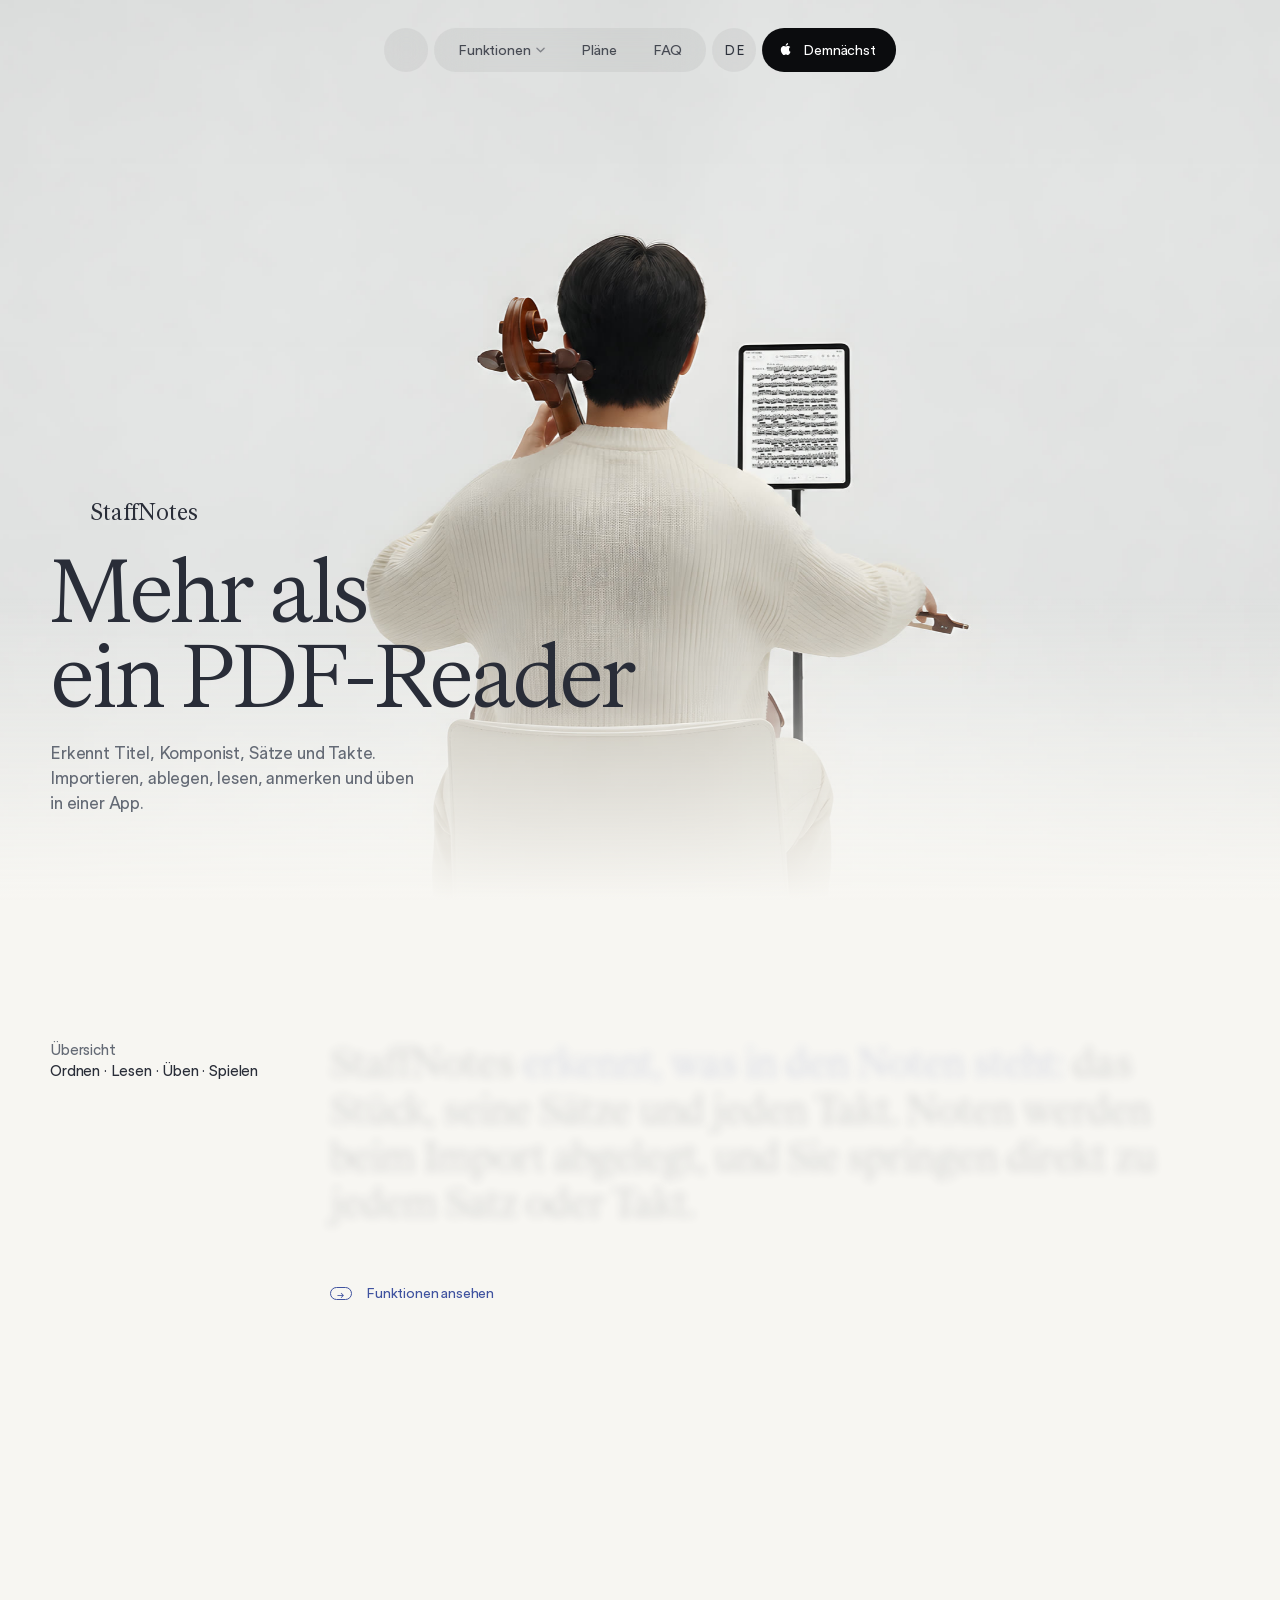
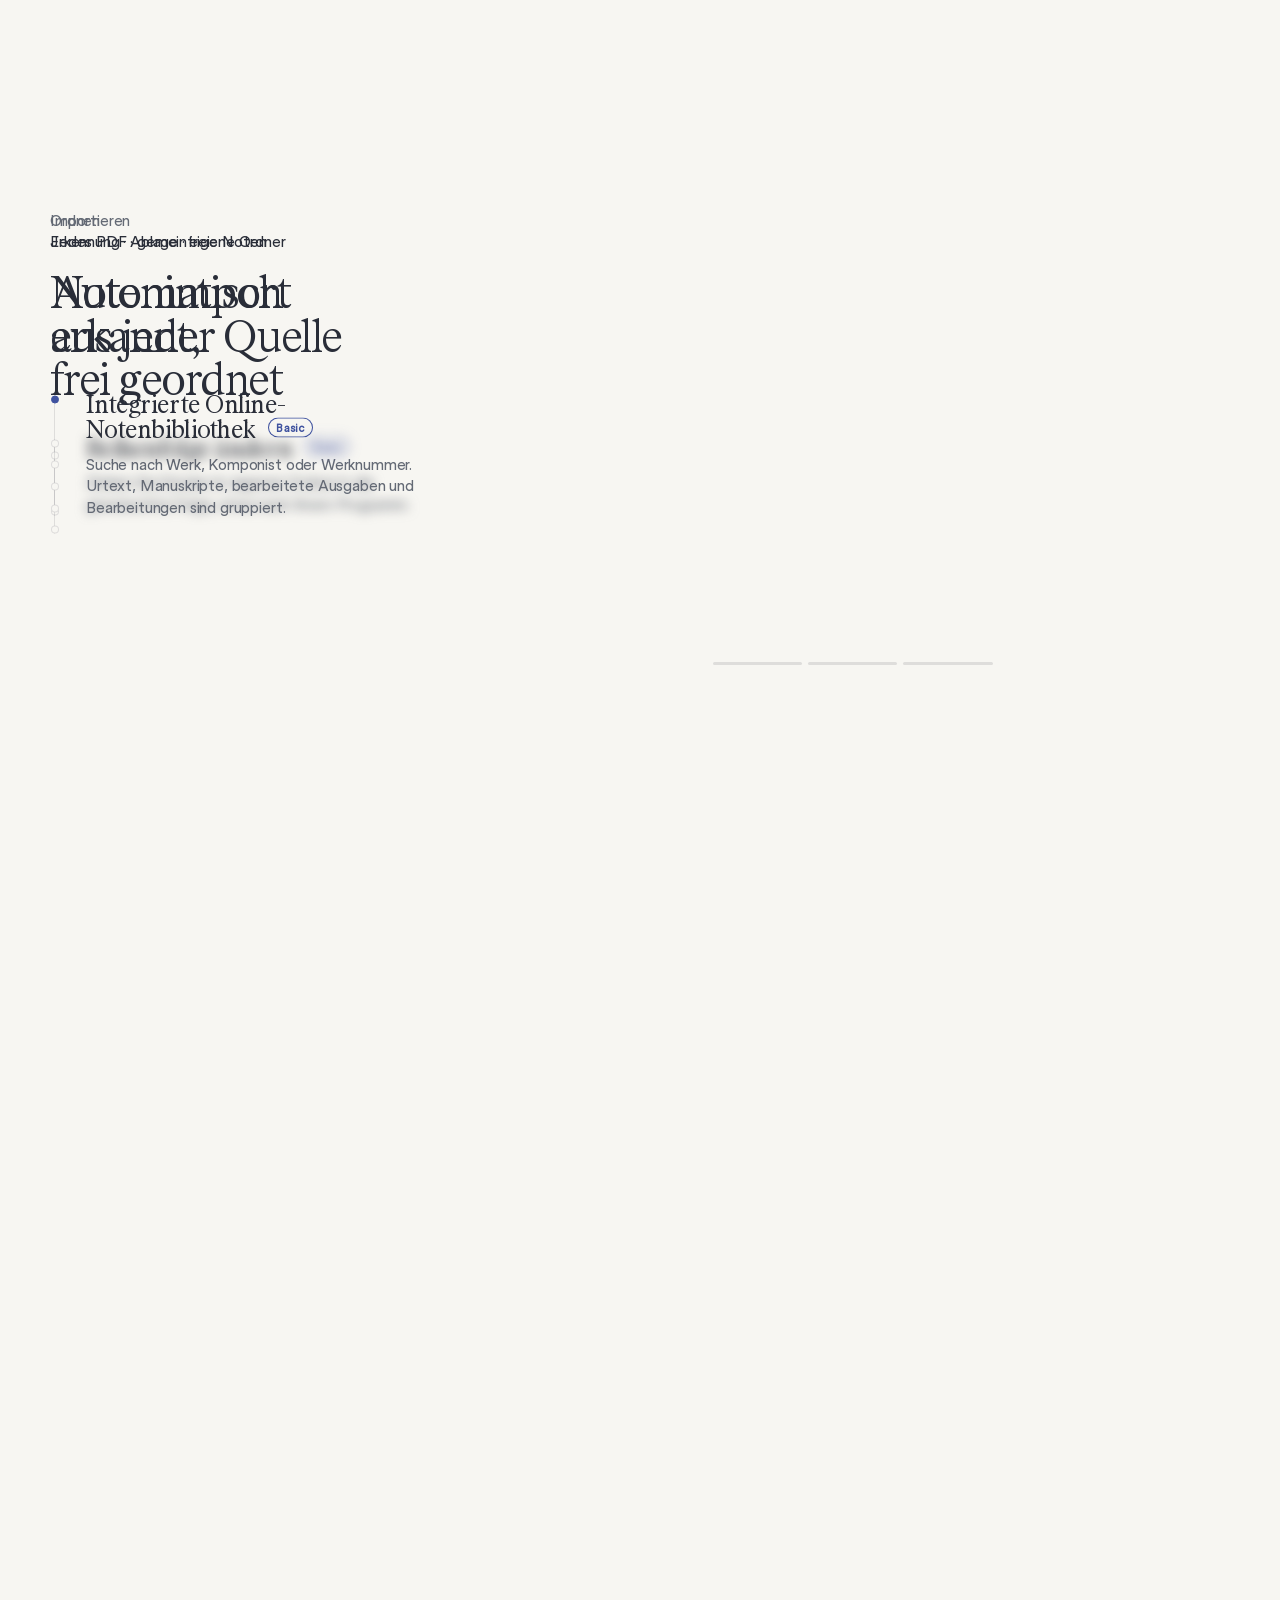
==== commit 3ad3d324: "修整一张谱故事的整理、翻谱与换机过场" ====
--- a/de/index.html
+++ b/de/index.html
@@ -17,8 +17,8 @@
 @font-face{font-family:"Timeless Serif";src:url(assets/TimelessSerif-Book.ttf) format("truetype");font-display:swap}
 @font-face{font-family:"Timeless Sans";src:url(assets/TimelessSans-W460.ttf) format("truetype");font-display:swap}
 /* 中文衬线：App 文件夹名用的思源宋体，取 Regular 一档；只截官网用到的字（字体许可 assets/sn-serif-OFL.txt） */
-@font-face{font-family:"SN Serif SC";src:url(assets/sn-serif-sc.woff2?v=9e9ac5f3) format("woff2");font-display:swap}
-@font-face{font-family:"SN Serif TC";src:url(assets/sn-serif-tc.woff2?v=9e2e0c9d) format("woff2");font-display:swap}
+@font-face{font-family:"SN Serif SC";src:url(assets/sn-serif-sc.woff2?v=02eb800e) format("woff2");font-display:swap}
+@font-face{font-family:"SN Serif TC";src:url(assets/sn-serif-tc.woff2?v=918ab453) format("woff2");font-display:swap}
 :root{
   --paper:#F7F6F2;--card:#FFFFFF;--well:#EAECEB;--ink:#292D38;--ink2:#646A75;--line:rgba(41,45,56,.12);
   --blue:#3F529F;--night:#171B24;--night2:#232936;--blue-n:#B0BBF0;--on-night:#EEEDE8;--on-night2:#8E94A3;
@@ -434,9 +434,9 @@
   .big .w{opacity:1;filter:none}
 }
 </style>
-<link rel="stylesheet" href="components/r13/dot-r13.css?v=98dfcfb5">
-<link rel="stylesheet" href="components/r13/onescore-r13.css?v=98dfcfb5">
-<script src="components/r13/i18n-r13.js?v=98dfcfb5"></script>
+<link rel="stylesheet" href="components/r13/dot-r13.css?v=f81e33a6">
+<link rel="stylesheet" href="components/r13/onescore-r13.css?v=f81e33a6">
+<script src="components/r13/i18n-r13.js?v=f81e33a6"></script>
 </head>
 <body>
 <svg width="0" height="0" style="position:absolute" aria-hidden="true"><symbol id="sn-mark" viewBox="145 248 510 302"><g data-key="q8xqzuy8nm" transform="translate(400 399.3127136230469) rotate(-90) scale(1 -1)"><path  transform="scale(1.1682242990654206) translate(-125 -214)" d="M92 132C91 128 90 123 90 120C91 116 93 114 97 114C107 114 123 126 130 128C141 132 155 135 169 135C178 135 187 133 195 131C205 129 214 124 223 118C238 106 250 88 250 67C250 30 220 0 183 0C146 0 116 30 116 67V77C83 77 33 17 26 11C22 9 19 7 16 7C8 7 4 18 4 28V34C7 57 24 83 37 102C50 120 59 139 71 157C89 187 108 216 125 246C131 255 155 284 155 300C155 303 154 306 152 308C151 309 149 310 147 310C139 310 126 302 120 300C109 296 95 293 81 293C72 293 63 295 55 297C45 299 36 304 27 310C12 322 0 340 0 361C0 398 30 428 67 428C104 428 134 398 134 361V351C167 351 217 411 224 417C230 421 233 421 235 421C244 421 247 416 247 408C247 382 213 327 206 316L104 155C101 150 95 141 92 132Z"/></g></symbol></svg>
@@ -452,6 +452,7 @@
       <a href="#read" data-s="read">Lesen</a>
       <a href="#practice" data-s="practice">Üben</a>
       <a href="#play" data-s="play">Spielen</a>
+      <a href="#sync" data-s="sync">Cloud-Sync</a>
       <a href="#stats" data-s="stats">Statistik</a>
     </div></div>
     <a href="#pricing" data-s="pricing">Pläne</a>
@@ -484,13 +485,13 @@
 <!-- ONE SCORE (r13): one K. 545 from the dropped PDF to one portrait reader, full page, that tells every feature with the original demos. components/r13/onescore-r13.js drives it -->
 <section class="show os" id="organize" data-theme="light">
   <div class="os-track wrap">
-    <div class="os-mark" id="features"></div><div class="os-mark" id="import"></div><div class="os-mark" id="read"></div><div class="os-mark" id="practice"></div><div class="os-mark" id="play"></div>
+    <div class="os-mark" id="features"></div><div class="os-mark" id="import"></div><div class="os-mark" id="read"></div><div class="os-mark" id="practice"></div><div class="os-mark" id="play"></div><div class="os-mark" id="sync"></div>
     <div class="os-pin">
       <div class="os-stage">
         <div class="os-sbox"><div class="fx-sim" data-sim="r13/story-r13" data-drive="scroll"></div></div>
-        <div class="fx-prog"><div class="on"><button><i></i></button><button><i></i></button><button><i></i></button></div><div><button><i></i></button><button><i></i></button><button><i></i></button></div></div>
+        <div class="fx-prog"><div class="on"><button><i></i></button><button><i></i></button><button><i></i></button></div><div><button><i></i></button><button><i></i></button><button><i></i></button><button><i></i></button><button><i></i></button></div></div>
         <div class="os-rbox"><div class="sim" data-sim="r13/reader-r13" data-drive="scroll"></div></div>
-        <div class="os-rprog"><div data-ch="pen"><button><i></i></button><button><i></i></button><button><i></i></button><button><i></i></button><button><i></i></button></div><div data-ch="lay"><button><i></i></button><button><i></i></button></div><div data-ch="dict"><button><i></i></button><button><i></i></button></div><div data-ch="prac"><button><i></i></button><button><i></i></button><button><i></i></button></div><div data-ch="am"><button><i></i></button><button><i></i></button></div><div data-ch="turn"><button><i></i></button><button><i></i></button><button><i></i></button></div><div data-ch="bar"><button><i></i></button><button><i></i></button><button><i></i></button></div><div data-ch="fol"><button><i></i></button><button><i></i></button></div><div data-ch="sync"><button><i></i></button><button><i></i></button><button><i></i></button><button><i></i></button></div></div>
+        <div class="os-rprog"><div data-ch="pen"><button><i></i></button><button><i></i></button><button><i></i></button><button><i></i></button><button><i></i></button></div><div data-ch="lay"><button><i></i></button><button><i></i></button></div><div data-ch="dict"><button><i></i></button><button><i></i></button></div><div data-ch="prac"><button><i></i></button><button><i></i></button><button><i></i></button></div><div data-ch="am"><button><i></i></button><button><i></i></button></div><div data-ch="turn"><button><i></i></button><button><i></i></button><button><i></i></button><button><i></i></button></div><div data-ch="bar"><button><i></i></button><button><i></i></button><button><i></i></button></div><div data-ch="fol"><button><i></i></button><button><i></i></button></div><div data-ch="sync"><button><i></i></button><button><i></i></button><button><i></i></button><button><i></i></button></div></div>
       </div>
       <div class="os-copy">
       <div class="fx-copy">
@@ -507,14 +508,16 @@
         </div>
         </div>
         <div class="fx-blk">
-        <div class="label"><span>Ordnen</span>Automatische Erkennung · Ablage · Komponistenordner</div>
-        <h2 class="sec-title"><span class="ln">Automatische</span> <span class="ln">Notenerkennung</span></h2>
+        <div class="label"><span>Ordnen</span>Erkennung · Ablage · eigene Ordner</div>
+        <h2 class="sec-title"><span class="ln">Automatisch erkannt,</span> <span class="ln">frei geordnet</span></h2>
         <div class="fx-run">
-        <div class="fx-nodes"><i></i><i></i><i></i></div>
+        <div class="fx-nodes" style="--n:4"><i></i><i></i><i></i><i></i><i></i></div>
         <div class="fx-beats">
           <div class="fx-beat"><h3>Notenerkennung <b class="basic-tag">Basic</b></h3><p>Titel, Komponist, Werknummer und die Startseite jedes Satzes.</p></div>
           <div class="fx-beat"><h3>Automatische Ablage <b class="basic-tag">Basic</b></h3><p>Nach Komponist und Epoche in der Bibliothek abgelegt und automatisch benannt.</p></div>
           <div class="fx-beat"><h3>Komponistenordner <b class="basic-tag">Basic</b></h3><p>Die Bibliothek legt für jeden Komponisten einen Ordner an.</p></div>
+          <div class="fx-beat"><h3>Eigene Ordner <b class="basic-tag">Basic</b></h3><p>Ordner für ein Vorspiel, den Unterricht oder ein Semester. Eine Partitur kann in mehreren Ordnern bleiben.</p></div>
+          <div class="fx-beat"><h3>Reihenfolge ändern <b class="basic-tag">Basic</b></h3><p>Ziehen Sie Stücke im eigenen Ordner in die gewünschte Folge, etwa nach Ihrem Programm.</p></div>
         </div>
         </div>
         </div>
@@ -568,14 +571,15 @@
             <li tabindex="0" role="button">Panel-Ansichten <b class="basic-tag">Basic</b><span>An jeden Rand andocken, zur Leiste falten oder in die obere Leiste legen.</span></li>
           </ul>
         </div>
-        <div class="os-chcopy sk-g on" data-ch="turn" data-side="R" data-beats="3">
-          <div class="label"><span>Umblättern</span>Seitenvorschau · Gehe zu Seite · Satzsprung</div>
+        <div class="os-chcopy sk-g on" data-ch="turn" data-side="R" data-beats="4">
+          <div class="label"><span>Umblättern</span>Vorschau · Gehe zu Seite · Satz · Ordnerfolge</div>
           <h2 class="sec-title">Seiten- und Satzsprung</h2>
-          <p>Das ganze Werk ist ein PDF. Die Seitenleiste unten erreicht jede Seite.</p>
+          <p>Springen Sie über die untere Leiste zu jeder Seite oder jedem Satz und blättern Sie eigene Ordner der Reihe nach durch.</p>
           <ul>
             <li tabindex="0" role="button">Seitenvorschau <b class="basic-tag">Basic</b><span>An der Seitenleiste entlangziehen, um jede Seite zu sehen.</span></li>
             <li tabindex="0" role="button">Gehe zu Seite <b class="basic-tag">Basic</b><span>Seitenzahl eingeben, um zu dieser Seite zu springen.</span></li>
             <li tabindex="0" role="button">Satzsprung <b class="basic-tag">Basic</b><span>Ein Tippen zum Anfang jedes Satzes, die erste Zeile wird hervorgehoben.</span></li>
+            <li tabindex="0" role="button">Ordner der Reihe nach spielen <b class="basic-tag">Basic</b><span>Aus einem eigenen Ordner geöffnet führt die letzte Seite direkt zum nächsten Stück; außen in der Leiste wechseln Sie vor und zurück.</span></li>
           </ul>
         </div>
         <div class="os-chcopy sk-g on" data-ch="bar" data-side="L" data-beats="3">
@@ -622,29 +626,10 @@
         <p class="rv" style="--i:1">Gezählt wird, solange eine Partitur geöffnet ist. Kein Timer, und Ihre Übezeiten gehen mit Ihrem Konto auf ein neues iPad mit.</p>
       </div>
       <div class="sim" data-sim="stats" aria-label="Beispielstatistik für einen Monat"></div>
-      <script src="components/stats.js?v=98dfcfb5" defer></script>
+      <script src="components/stats.js?v=f81e33a6" defer></script>
     </div>
 </section>
 
-<!-- FOLDERS: your own folders, made by hand in the library's select mode (components/r13/folders-r13.js) -->
-<section id="folders" data-theme="light" data-nav="organize">
-  <div class="fo wrap">
-    <div class="fo-copy sk-g on">
-      <div class="label rv"><span>Ordnen</span>Eigene Ordner · eine Partitur in mehreren</div>
-      <h2 class="sec-title rv"><span class="ln">Eigene Ordner,</span> <span class="ln">für jede Partitur</span></h2>
-      <p class="rv" style="--i:1">Legen Sie Ordner für ein Vorspiel, eine Lehrkraft oder ein Semester an und sortieren Sie beliebige Noten hinein.</p>
-      <ul class="rv" style="--i:2">
-        <li tabindex="0" role="button">Noten auswählen <b class="basic-tag">Basic</b><span>Tippen Sie auf „Auswählen“ und dann auf die Noten. Sie werden in der Reihenfolge Ihrer Auswahl nummeriert.</span></li>
-        <li tabindex="0" role="button">Neuer Ordner <b class="basic-tag">Basic</b><span>Geben Sie ihm einen Namen, und die ausgewählten Noten liegen sofort darin.</span></li>
-        <li tabindex="0" role="button">Zu Ordner hinzufügen <b class="basic-tag">Basic</b><span>Fügen Sie jederzeit weitere hinzu. Eine Partitur kann in mehreren Ordnern liegen.</span></li>
-      </ul>
-    </div>
-    <div class="fo-stage">
-      <div class="sim" data-sim="r13/folders-r13" aria-label="Noten in der Mediathek auswählen, einen Ordner anlegen und Noten hinzufügen"></div>
-      <div class="fx-prog fo-prog"><button type="button"><i></i></button><button type="button"><i></i></button><button type="button"><i></i></button></div>
-    </div>
-  </div>
-</section>
 
 <!-- BAND: the next two reading features are Pro -->
 <section class="band" id="band" data-theme="dark">
@@ -720,7 +705,7 @@
   <footer class="wrap">
     <div class="cols">
       <div class="brand" style="font-size:20px"><span class="bm"><svg class="mk"><use href="/de/#sn-mark"/></svg></span>StaffNotes</div>
-      <div><div class="n">Seiten</div><ul><li><a href="#import">Importieren</a></li><li><a href="#organize">Ordnen</a></li><li><a href="#read">Lesen</a></li><li><a href="#practice">Üben</a></li><li><a href="#play">Spielen</a></li><li><a href="#stats">Statistik</a></li><li><a href="#pricing">Pläne</a></li><li><a href="#faq">FAQ</a></li></ul></div>
+      <div><div class="n">Seiten</div><ul><li><a href="#import">Importieren</a></li><li><a href="#organize">Ordnen</a></li><li><a href="#read">Lesen</a></li><li><a href="#practice">Üben</a></li><li><a href="#play">Spielen</a></li><li><a href="#sync">Cloud-Synchronisierung</a></li><li><a href="#stats">Statistik</a></li><li><a href="#pricing">Pläne</a></li><li><a href="#faq">FAQ</a></li></ul></div>
       <div><div class="n">Kontakt</div><ul><li><a href="#">Support</a></li><li><a href="#">Pressematerial</a></li></ul></div>
     </div>
     <div class="legal"><a href="#">Datenschutzerklärung</a><a href="#">Nutzungsbedingungen</a><span>© 2026 StaffNotes</span></div>
@@ -735,7 +720,7 @@
 (()=>{
   const L = document.documentElement.lang;
   if(!/^zh/.test(L) || !window.Intl || !Intl.Segmenter) return;
-  const KEEP = new RegExp('AI 位置識別|AI 位置识别|AI 自动翻谱|AI 自動翻譜|作曲家文件夹|作曲家資料夾|練習時長統計|练习时长统计|小節號面板|小節號顯示|小节号显示|小节号面板|边弹边跟谱|邊彈邊跟譜|乐章跳转|乐谱识别|位置識別|位置识别|公版乐谱|公版樂譜|划词翻译|劃詞翻譯|图层分组|图层管理|圖層分組|圖層管理|在线曲库|套索工具|小節識別|小節跳轉|小节识别|小节跳转|录音合集|形状工具|形狀工具|手写标注|手势撤销|手勢復原|手寫標註|标注分层|标注导入|樂章跳轉|樂譜識別|標註分層|標註匯入|画笔工具|畫筆工具|線上曲庫|練習工具|練習時長|练习工具|练习时长|自动命名|自动归档|自动翻谱|自动识别|自動命名|自動歸檔|自動翻譜|自動識別|詞典搜尋|词典搜索|錄音合集|頁面跳轉|頁面預覽|页面跳转|页面预览|上一步|上一笔|上一筆|上一頁|上一页|下一个|下一個|下一頁|下一页|云同步|作品号|作品號|作曲家|剪貼簿|剪贴板|區域性|单线笔|参考音|參考音|双钢琴|單線筆|图书馆|圖書館|小節號|小节号|扫描件|掃描件|播放器|改編版|改编版|文件名|文件夹|未找到|校音器|歌唱性|生卒年|節拍器|編訂版|編訂者|编订版|编订者|自定义|自定義|节拍器|荧光笔|螢光筆|装饰音|裝飾音|該小節|調音器|该小节|資料夾|起始頁|起始页|近七日|鋼琴家|钢琴家|閱讀器|阅读器|雙鋼琴|雲同步|頁碼條|页码条|麥克風|麦克风|一鍵|一键|上台|上課|上课|下載|下载|中文|乐句|乐章|乐谱|书写|任一|任意|位置|作品|保留|停靠|儲存|免費|免费|內建|全曲|八度|公版|其他|内置|分享|分层|分層|分組|分组|分譜|分谱|切换|切換|划词|删除|刪除|剪下|剪切|副本|劃詞|力度|功能|包括|匯入|匯出|匹配|单个|双击|双指|发声|另含|合集|同一|命名|單個|图层|圆形|圓形|圖層|在线|复制|大調|大调|套索|字段|字母|存入|定位|定速|实时|實時|导入|导出|小調|小调|局部|工具|已有|常称|常稱|底部|开头|开谱|弱起|弹到|彈到|当前|录音|形状|形狀|復原|德語|德语|成条|成條|手写|手动|手動|手寫|手指|手稿|打开|折叠|拍号|拍號|拖动|拖動|持續|持续|指法|按天|按月|搜尋|搜索|摺疊|撤销|播放|支援|收录|收錄|改动|改動|改編|改编|数据|整頁|整页|整首|方框|方案|无需|日均|时期|时长|显示|時期|時長|曲名|曲库|曲庫|曲目|書寫|最后|最後|本机|本機|本頁|本页|术语|柔緩|柔缓|查找|查詢|标准|标出|标注|概覽|概览|樂句|樂章|樂譜|標出|標準|標註|檔名|檔案|欄位|正在|步态|步態|每种|每種|每組|每组|沟通|渐弱|渐强|溝通|滑鼠|演奏|漸弱|漸強|点按|点选|無需|版本|画笔|畫筆|當前|發聲|直線|直线|看譜|看谱|移动|移動|管理|箭头|箭頭|粗細|粗细|粘贴|系統|系统|統計|線上|編號|編訂|練習|繪製|练习|绘制|统计|编号|编订|翻譜|翻譯|翻译|翻谱|翻頁|翻页|老师|老師|自动|自動|英文|蜡笔|蠟筆|行板|術語|表情|複製|規整|规整|解鎖|解锁|訂閱|計時|記錄|詞典|詞條|該頁|語境|語言|調性|識別|譜上|譜旁|譜面|计时|订阅|记录|识别|词典|词条|该页|语境|语言|调性|谱上|谱旁|谱面|貼上|資料|跟譜|跟谱|跟踪|跟蹤|跳轉|跳转|輕巧|輕點|輸入|轻巧|轻点|输入|边缘|选择|逐頁|逐页|速度|選取|選擇|邊緣|释义|釋義|重音|錄音|鎖定|锁定|長按|长按|閃動|開啟|開譜|開頭|闪动|随拍|隐藏|隨拍|隱藏|雙指|雙擊|面板|音乐|音樂|音高|韵致|韻致|頁碼|頁面|頂欄|預覽|顏色|顯示|页码|页面|顶栏|预览|颜色|高亮|點按|點選|鼠标', 'g');
+  const KEEP = new RegExp('按文件夹顺序连播|依資料夾順序連播|AI 位置識別|调整曲目顺序|調整曲目順序|AI 位置识别|AI 自动翻谱|AI 自動翻譜|作曲家文件夹|作曲家資料夾|練習時長統計|练习时长统计|小節號面板|小節號顯示|小节号显示|小节号面板|边弹边跟谱|邊彈邊跟譜|自建文件夹|自建資料夾|曲目连播|曲目連播|连播切换|連播切換|调整顺序|調整順序|演出曲目|乐章跳转|乐谱识别|位置識別|位置识别|公版乐谱|公版樂譜|划词翻译|劃詞翻譯|图层分组|图层管理|圖層分組|圖層管理|在线曲库|套索工具|小節識別|小節跳轉|小节识别|小节跳转|录音合集|形状工具|形狀工具|手写标注|手势撤销|手勢復原|手寫標註|标注分层|标注导入|樂章跳轉|樂譜識別|標註分層|標註匯入|画笔工具|畫筆工具|線上曲庫|練習工具|練習時長|练习工具|练习时长|自动命名|自动归档|自动翻谱|自动识别|自動命名|自動歸檔|自動翻譜|自動識別|詞典搜尋|词典搜索|錄音合集|頁面跳轉|頁面預覽|页面跳转|页面预览|節目單|曲目单|独奏会|獨奏會|下一首|上一首|上一步|上一笔|上一筆|上一頁|上一页|下一个|下一個|下一頁|下一页|云同步|作品号|作品號|作曲家|剪貼簿|剪贴板|區域性|单线笔|参考音|參考音|双钢琴|單線筆|图书馆|圖書館|小節號|小节号|扫描件|掃描件|播放器|改編版|改编版|文件名|文件夹|未找到|校音器|歌唱性|生卒年|節拍器|編訂版|編訂者|编订版|编订者|自定义|自定義|节拍器|荧光笔|螢光筆|装饰音|裝飾音|該小節|調音器|该小节|資料夾|起始頁|起始页|近七日|鋼琴家|钢琴家|閱讀器|阅读器|雙鋼琴|雲同步|頁碼條|页码条|麥克風|麦克风|一鍵|一键|上台|上課|上课|下載|下载|中文|乐句|乐章|乐谱|书写|任一|任意|位置|作品|保留|停靠|儲存|免費|免费|內建|全曲|八度|公版|其他|内置|分享|分层|分層|分組|分组|分譜|分谱|切换|切換|划词|删除|刪除|剪下|剪切|副本|劃詞|力度|功能|包括|匯入|匯出|匹配|单个|双击|双指|发声|另含|合集|同一|命名|單個|图层|圆形|圓形|圖層|在线|复制|大調|大调|套索|字段|字母|存入|定位|定速|实时|實時|导入|导出|小調|小调|局部|工具|已有|常称|常稱|底部|开头|开谱|弱起|弹到|彈到|当前|录音|形状|形狀|復原|德語|德语|成条|成條|手写|手动|手動|手寫|手指|手稿|打开|折叠|拍号|拍號|拖动|拖動|持續|持续|指法|按天|按月|搜尋|搜索|摺疊|撤销|播放|支援|收录|收錄|改动|改動|改編|改编|数据|整頁|整页|整首|方框|方案|无需|日均|时期|时长|显示|時期|時長|曲名|曲库|曲庫|曲目|書寫|最后|最後|本机|本機|本頁|本页|术语|柔緩|柔缓|查找|查詢|标准|标出|标注|概覽|概览|樂句|樂章|樂譜|標出|標準|標註|檔名|檔案|欄位|正在|步态|步態|每种|每種|每組|每组|沟通|渐弱|渐强|溝通|滑鼠|演奏|漸弱|漸強|点按|点选|無需|版本|画笔|畫筆|當前|發聲|直線|直线|看譜|看谱|移动|移動|管理|箭头|箭頭|粗細|粗细|粘贴|系統|系统|統計|線上|編號|編訂|練習|繪製|练习|绘制|统计|编号|编订|翻譜|翻譯|翻译|翻谱|翻頁|翻页|老师|老師|自动|自動|英文|蜡笔|蠟筆|行板|術語|表情|複製|規整|规整|解鎖|解锁|訂閱|計時|記錄|詞典|詞條|該頁|語境|語言|調性|識別|譜上|譜旁|譜面|计时|订阅|记录|识别|词典|词条|该页|语境|语言|调性|谱上|谱旁|谱面|貼上|資料|跟譜|跟谱|跟踪|跟蹤|跳轉|跳转|輕巧|輕點|輸入|轻巧|轻点|输入|边缘|选择|逐頁|逐页|速度|選取|選擇|邊緣|释义|釋義|重音|錄音|鎖定|锁定|長按|长按|閃動|開啟|開譜|開頭|闪动|随拍|隐藏|隨拍|隱藏|雙指|雙擊|面板|音乐|音樂|音高|韵致|韻致|頁碼|頁面|頂欄|預覽|顏色|顯示|页码|页面|顶栏|预览|颜色|高亮|點按|點選|鼠标', 'g');
   const seg = new Intl.Segmenter(L, {granularity:'word'}), HAN = /^\p{Script=Han}+$/u;
   const PRE = /^[每一二两兩三四五几幾本这這那各某该該此第整全单單首]+$/u;   // 往后黏：每一小节、本页、第一
   const BACK = '的了吗嗎呢吧着著过過们們地得后後里裡时時中内內旁';         // 往前黏：下载后、文件夹里
@@ -808,7 +793,7 @@
 function simFactory(name){
   return simFiles[name] ??= new Promise(done=>{
     if(SNSims[name]) return done(SNSims[name]);
-    const s=document.createElement('script'); s.src=`components/${name}.js?v=98dfcfb5`; s.async=true;
+    const s=document.createElement('script'); s.src=`components/${name}.js?v=f81e33a6`; s.async=true;
     s.onload=()=>done(SNSims[name]||null); s.onerror=()=>{ s.remove(); done(null); };
     document.head.appendChild(s);
   });
@@ -1007,6 +992,6 @@
 /* FAQ */
 $$('.qa button').forEach(b=>b.onclick=()=>{ const q=b.parentElement, was=q.classList.contains('open'); $$('.qa').forEach(x=>x.classList.remove('open')); if(!was) q.classList.add('open'); });
 </script>
-<script src="components/r13/onescore-r13.js?v=98dfcfb5"></script>
+<script src="components/r13/onescore-r13.js?v=f81e33a6"></script>
 </body>
 </html>
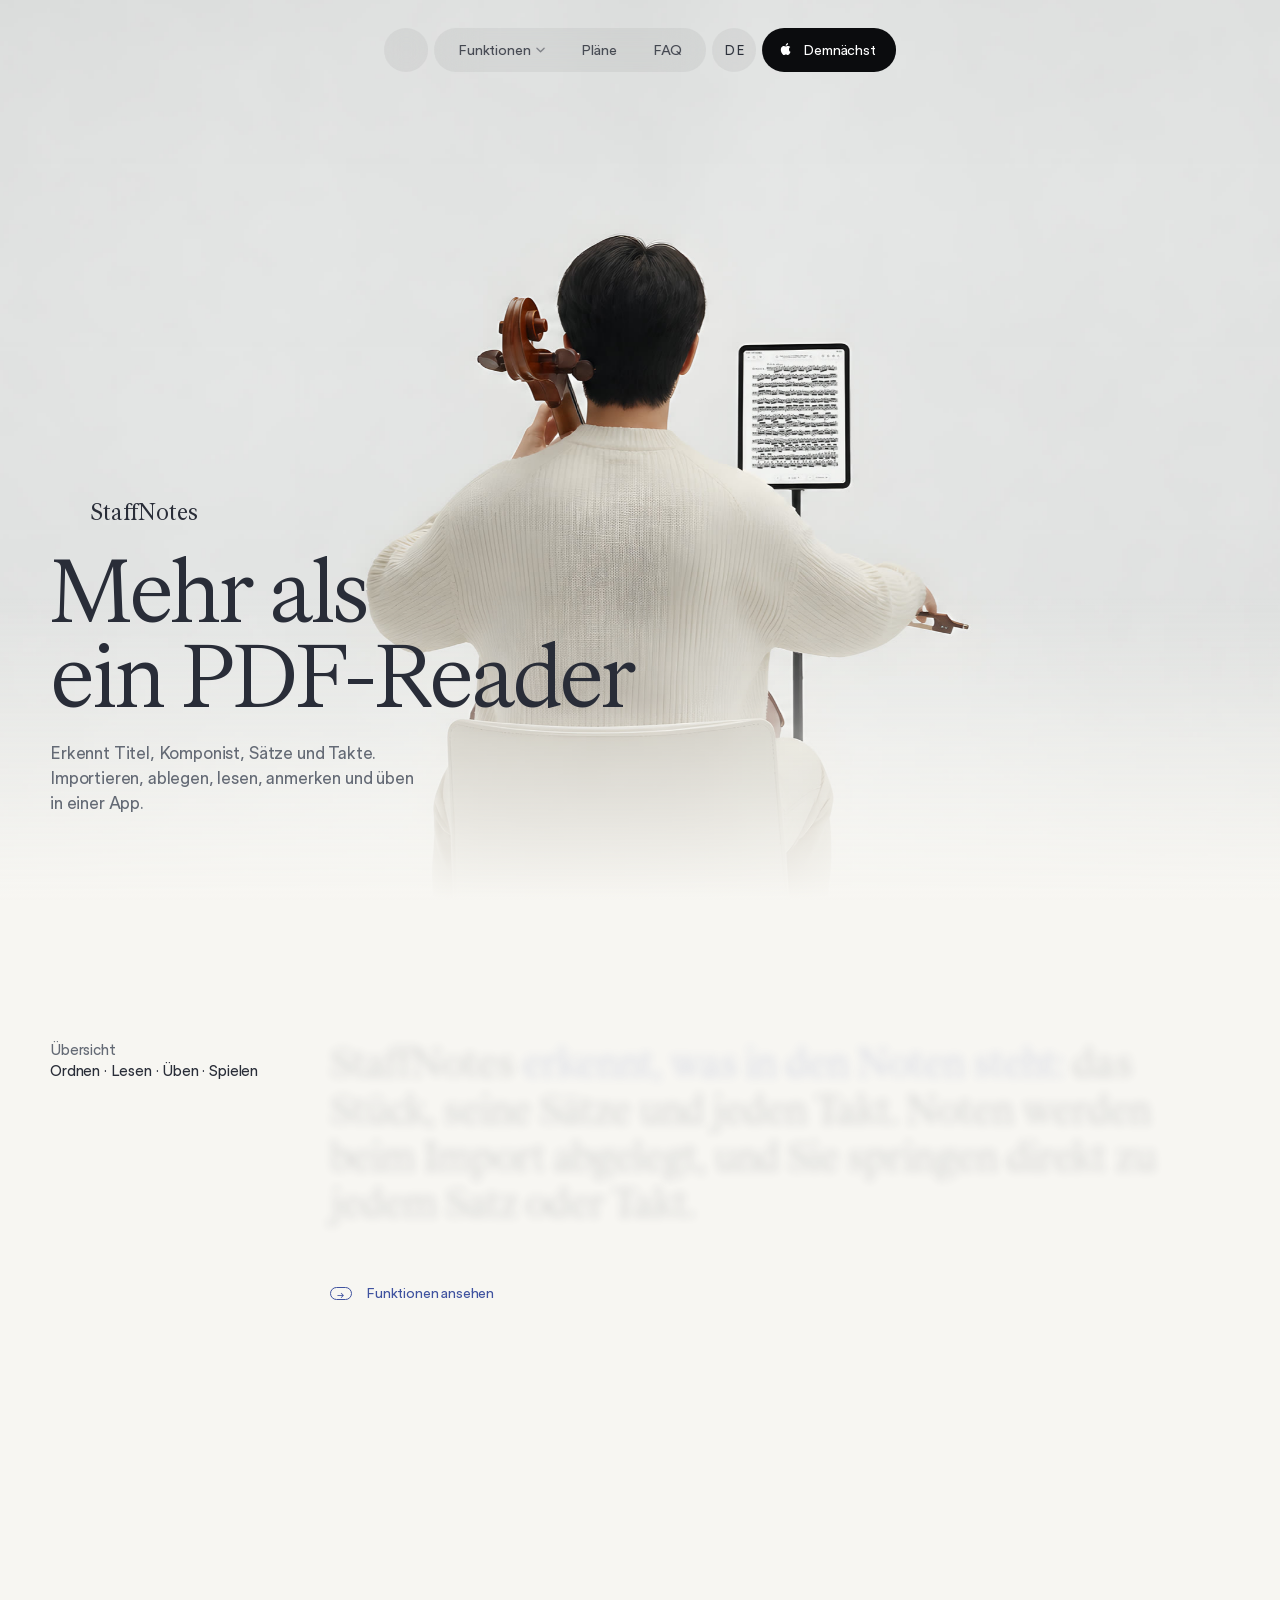
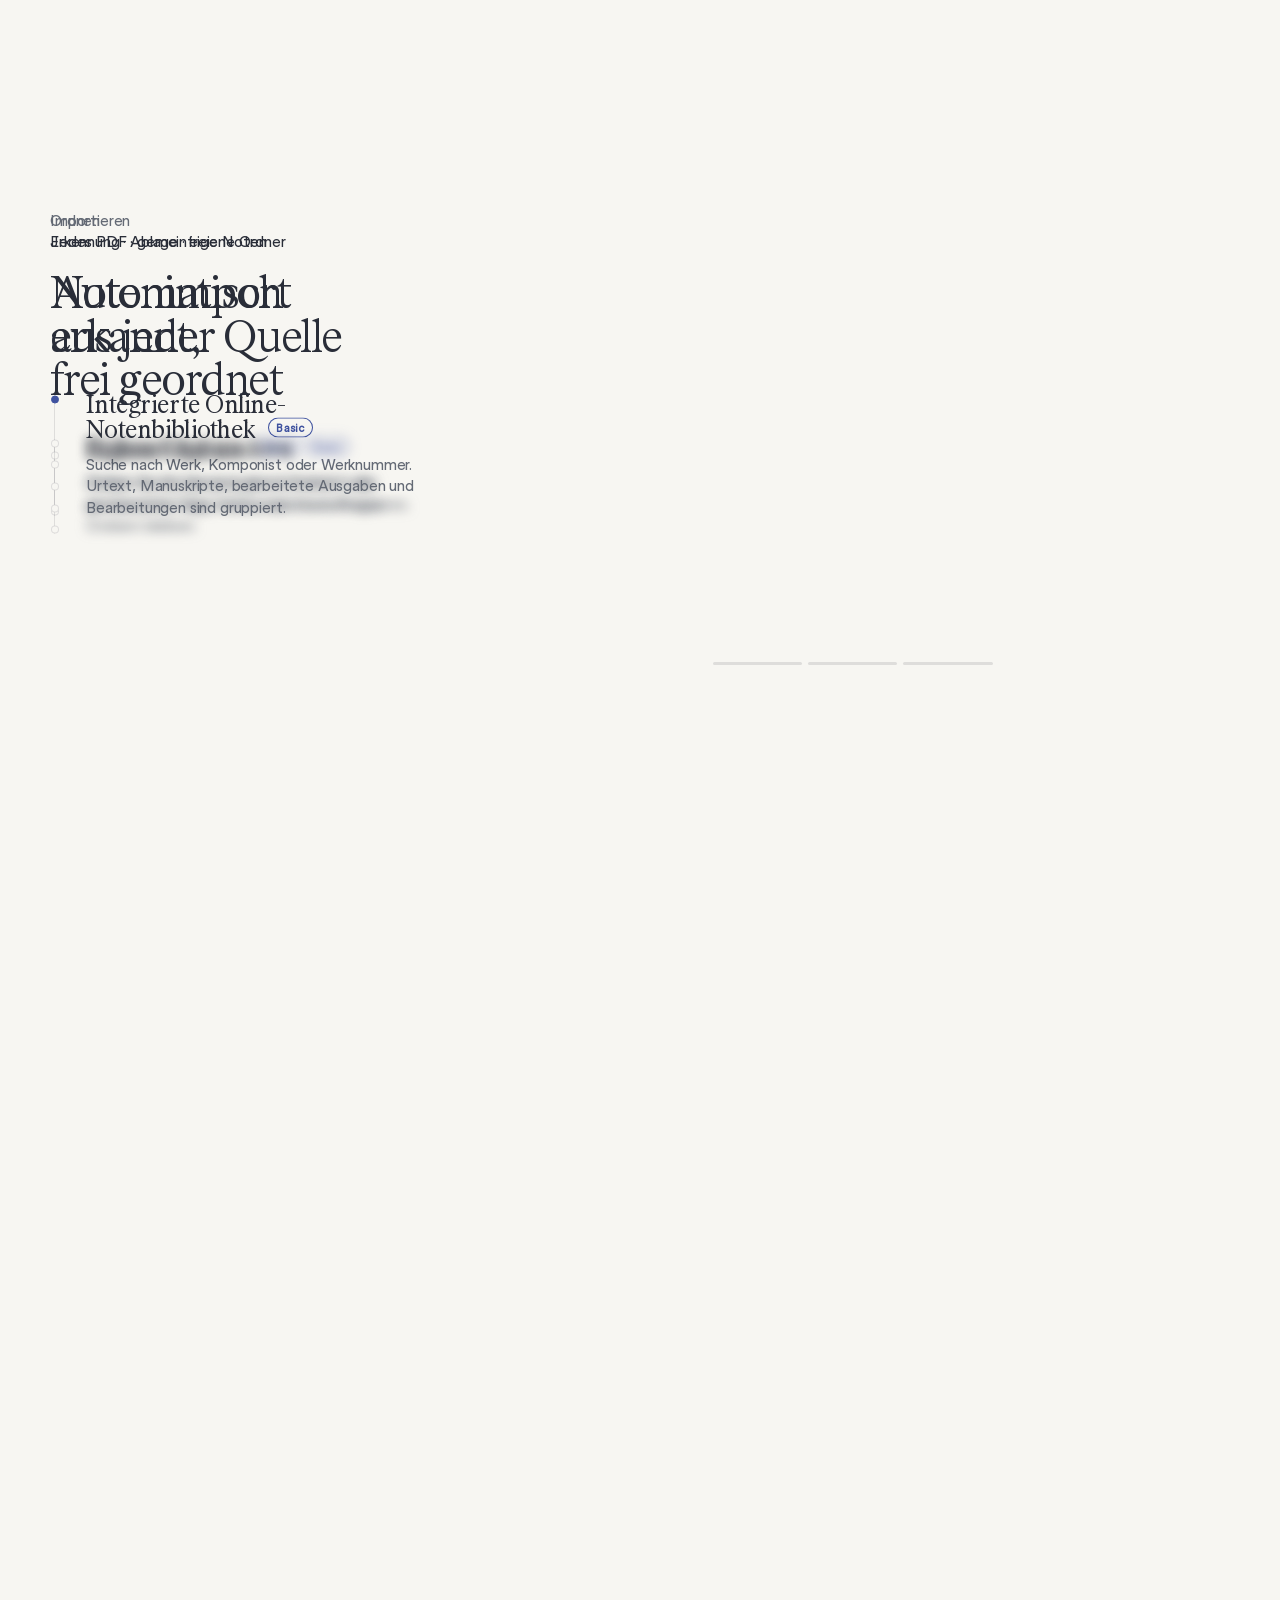
==== commit 02182637: "允许本学期文件夹标题折行" ====
--- a/de/index.html
+++ b/de/index.html
@@ -434,9 +434,9 @@
   .big .w{opacity:1;filter:none}
 }
 </style>
-<link rel="stylesheet" href="components/r13/dot-r13.css?v=f81e33a6">
-<link rel="stylesheet" href="components/r13/onescore-r13.css?v=f81e33a6">
-<script src="components/r13/i18n-r13.js?v=f81e33a6"></script>
+<link rel="stylesheet" href="components/r13/dot-r13.css?v=fe1f7abe">
+<link rel="stylesheet" href="components/r13/onescore-r13.css?v=fe1f7abe">
+<script src="components/r13/i18n-r13.js?v=fe1f7abe"></script>
 </head>
 <body>
 <svg width="0" height="0" style="position:absolute" aria-hidden="true"><symbol id="sn-mark" viewBox="145 248 510 302"><g data-key="q8xqzuy8nm" transform="translate(400 399.3127136230469) rotate(-90) scale(1 -1)"><path  transform="scale(1.1682242990654206) translate(-125 -214)" d="M92 132C91 128 90 123 90 120C91 116 93 114 97 114C107 114 123 126 130 128C141 132 155 135 169 135C178 135 187 133 195 131C205 129 214 124 223 118C238 106 250 88 250 67C250 30 220 0 183 0C146 0 116 30 116 67V77C83 77 33 17 26 11C22 9 19 7 16 7C8 7 4 18 4 28V34C7 57 24 83 37 102C50 120 59 139 71 157C89 187 108 216 125 246C131 255 155 284 155 300C155 303 154 306 152 308C151 309 149 310 147 310C139 310 126 302 120 300C109 296 95 293 81 293C72 293 63 295 55 297C45 299 36 304 27 310C12 322 0 340 0 361C0 398 30 428 67 428C104 428 134 398 134 361V351C167 351 217 411 224 417C230 421 233 421 235 421C244 421 247 416 247 408C247 382 213 327 206 316L104 155C101 150 95 141 92 132Z"/></g></symbol></svg>
@@ -626,7 +626,7 @@
         <p class="rv" style="--i:1">Gezählt wird, solange eine Partitur geöffnet ist. Kein Timer, und Ihre Übezeiten gehen mit Ihrem Konto auf ein neues iPad mit.</p>
       </div>
       <div class="sim" data-sim="stats" aria-label="Beispielstatistik für einen Monat"></div>
-      <script src="components/stats.js?v=f81e33a6" defer></script>
+      <script src="components/stats.js?v=fe1f7abe" defer></script>
     </div>
 </section>
 
@@ -793,7 +793,7 @@
 function simFactory(name){
   return simFiles[name] ??= new Promise(done=>{
     if(SNSims[name]) return done(SNSims[name]);
-    const s=document.createElement('script'); s.src=`components/${name}.js?v=f81e33a6`; s.async=true;
+    const s=document.createElement('script'); s.src=`components/${name}.js?v=fe1f7abe`; s.async=true;
     s.onload=()=>done(SNSims[name]||null); s.onerror=()=>{ s.remove(); done(null); };
     document.head.appendChild(s);
   });
@@ -992,6 +992,6 @@
 /* FAQ */
 $$('.qa button').forEach(b=>b.onclick=()=>{ const q=b.parentElement, was=q.classList.contains('open'); $$('.qa').forEach(x=>x.classList.remove('open')); if(!was) q.classList.add('open'); });
 </script>
-<script src="components/r13/onescore-r13.js?v=f81e33a6"></script>
+<script src="components/r13/onescore-r13.js?v=fe1f7abe"></script>
 </body>
 </html>
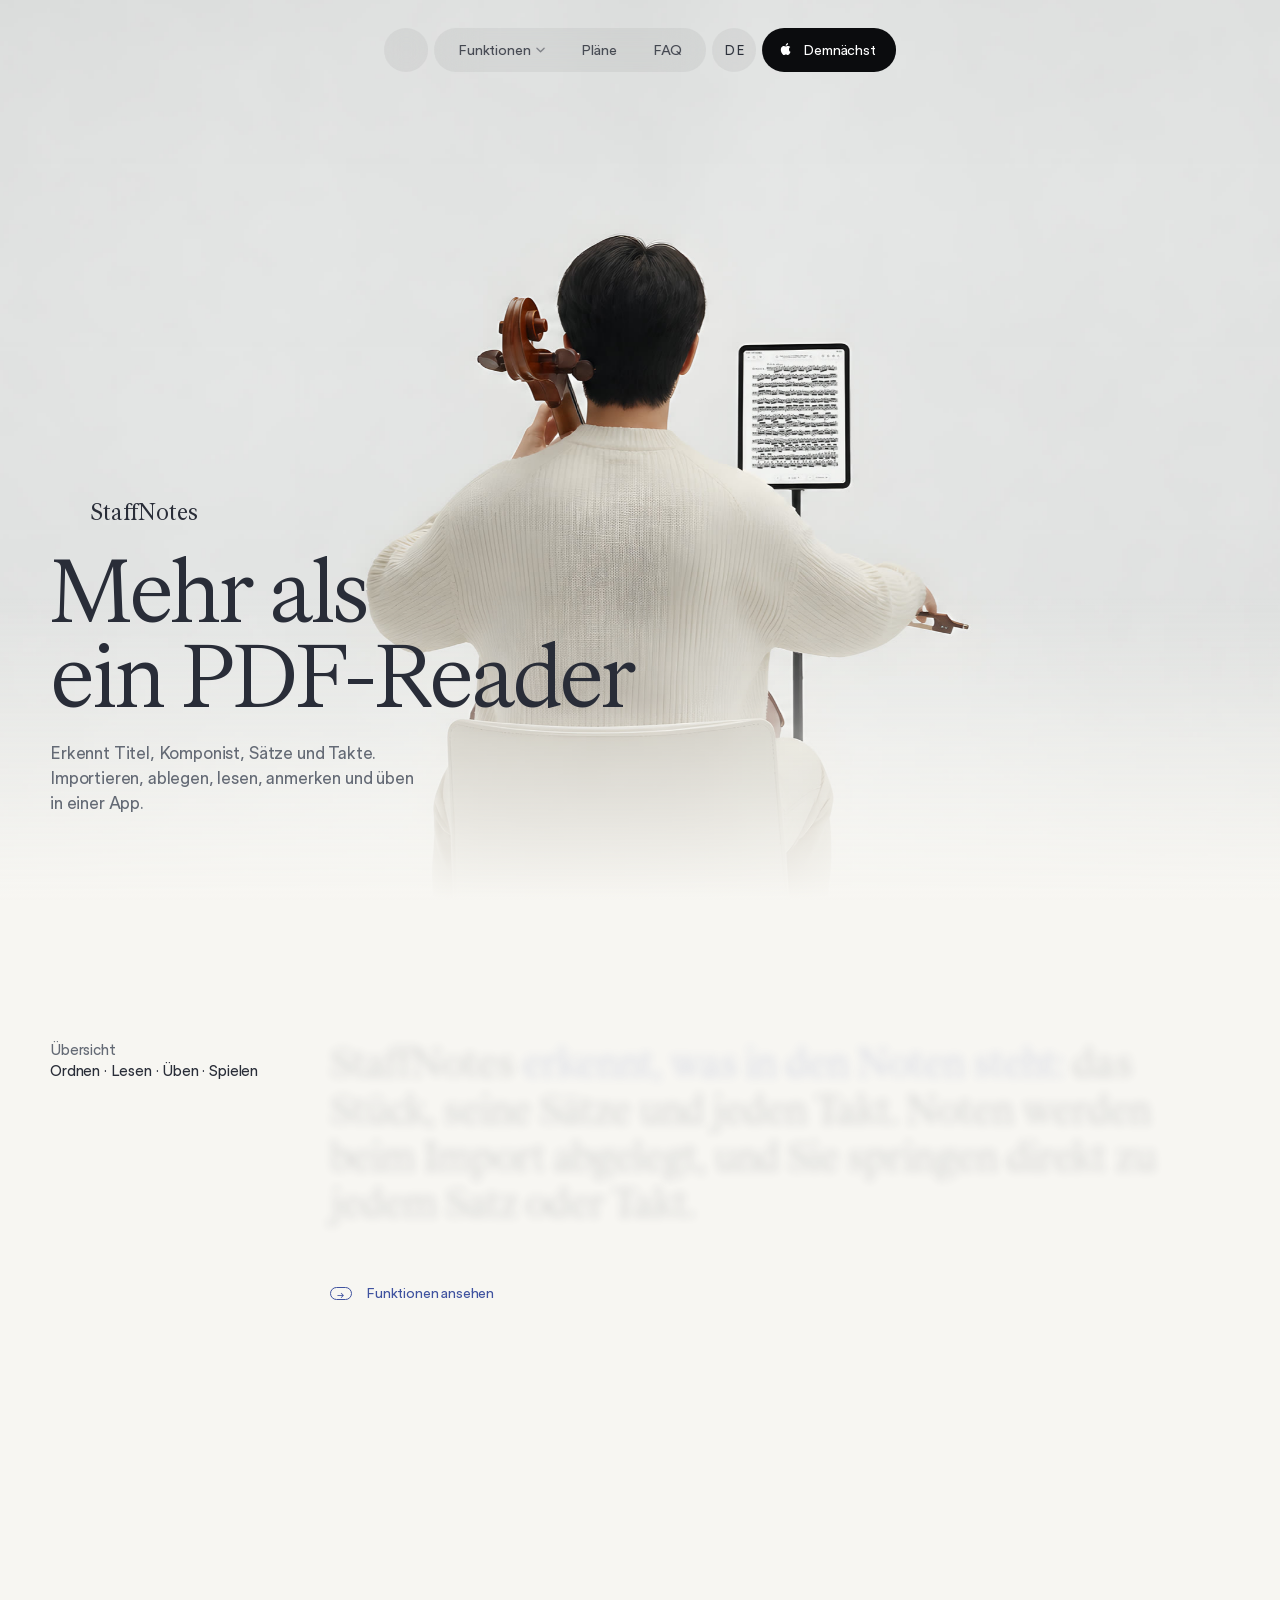
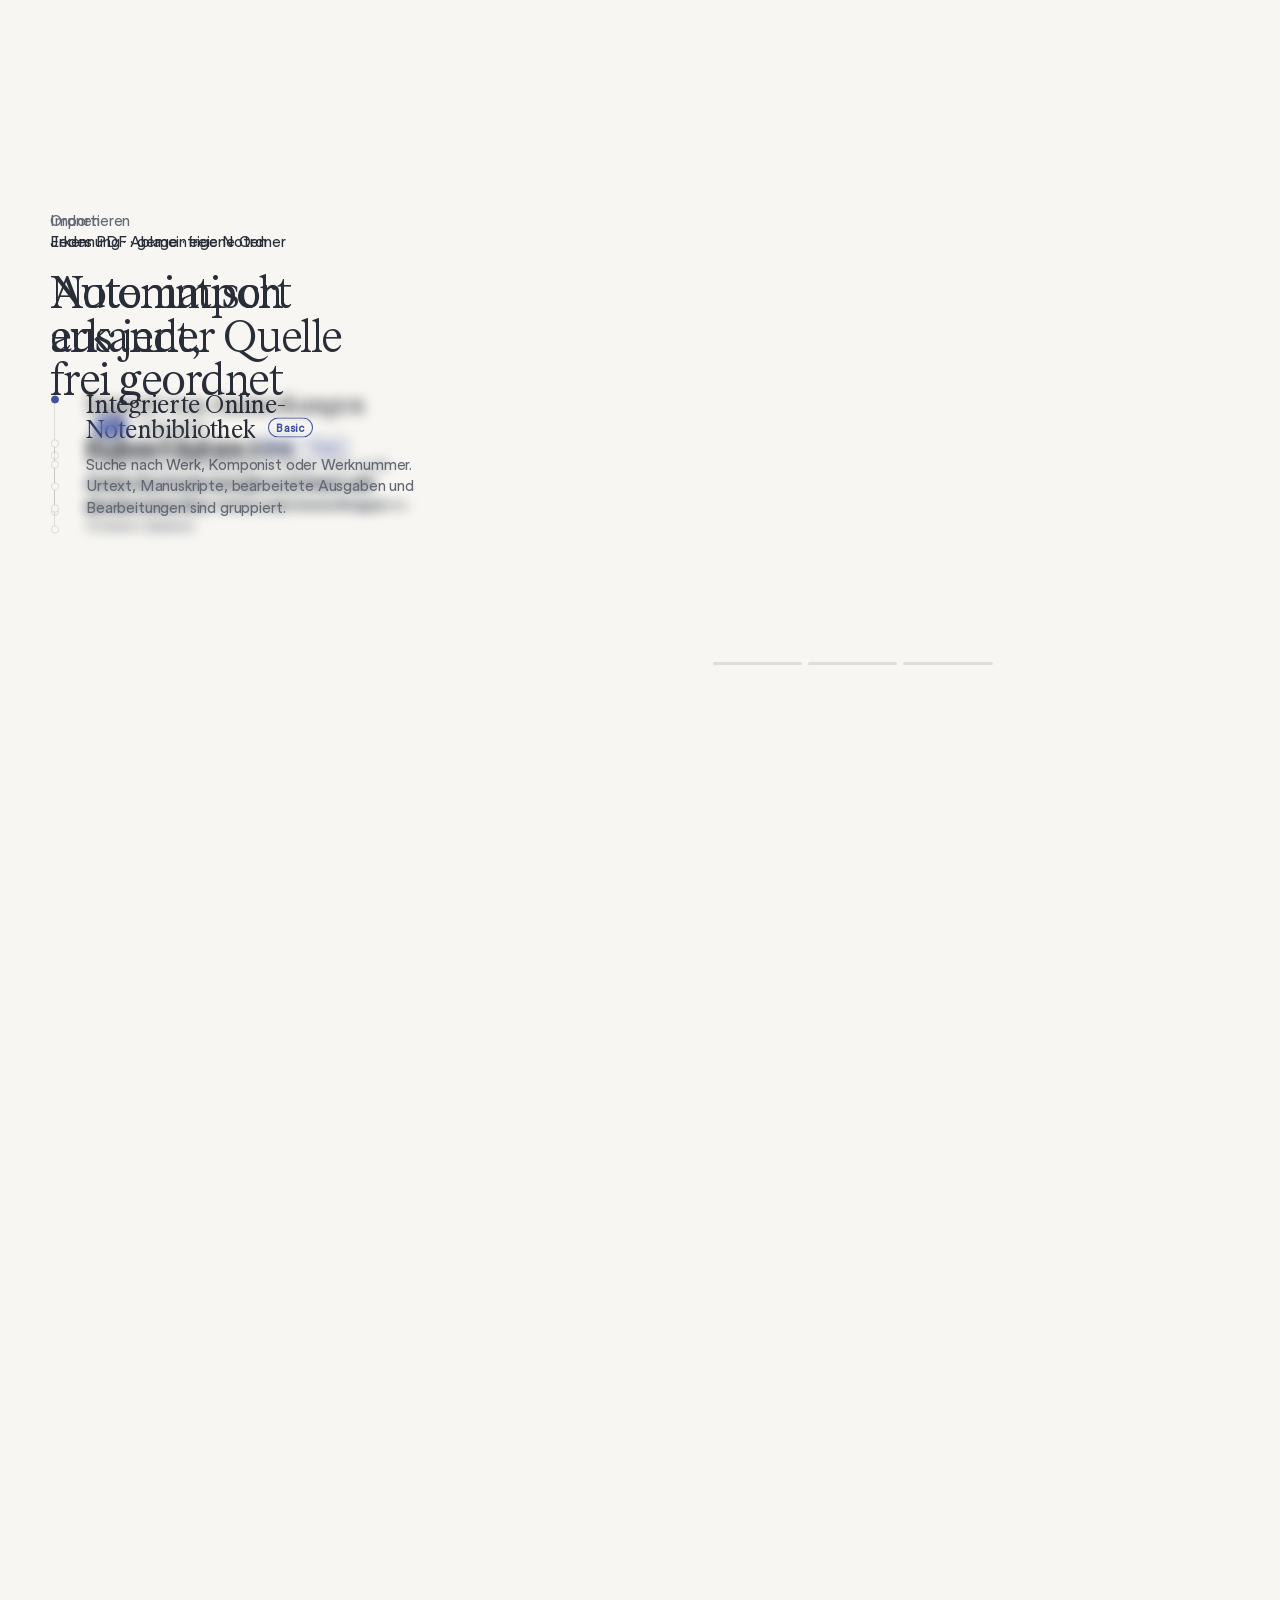
==== commit d93325b6: "对齐手机曲库并收回文件夹展开边界" ====
--- a/de/index.html
+++ b/de/index.html
@@ -434,9 +434,9 @@
   .big .w{opacity:1;filter:none}
 }
 </style>
-<link rel="stylesheet" href="components/r13/dot-r13.css?v=fe1f7abe">
-<link rel="stylesheet" href="components/r13/onescore-r13.css?v=fe1f7abe">
-<script src="components/r13/i18n-r13.js?v=fe1f7abe"></script>
+<link rel="stylesheet" href="components/r13/dot-r13.css?v=889b86f6">
+<link rel="stylesheet" href="components/r13/onescore-r13.css?v=889b86f6">
+<script src="components/r13/i18n-r13.js?v=889b86f6"></script>
 </head>
 <body>
 <svg width="0" height="0" style="position:absolute" aria-hidden="true"><symbol id="sn-mark" viewBox="145 248 510 302"><g data-key="q8xqzuy8nm" transform="translate(400 399.3127136230469) rotate(-90) scale(1 -1)"><path  transform="scale(1.1682242990654206) translate(-125 -214)" d="M92 132C91 128 90 123 90 120C91 116 93 114 97 114C107 114 123 126 130 128C141 132 155 135 169 135C178 135 187 133 195 131C205 129 214 124 223 118C238 106 250 88 250 67C250 30 220 0 183 0C146 0 116 30 116 67V77C83 77 33 17 26 11C22 9 19 7 16 7C8 7 4 18 4 28V34C7 57 24 83 37 102C50 120 59 139 71 157C89 187 108 216 125 246C131 255 155 284 155 300C155 303 154 306 152 308C151 309 149 310 147 310C139 310 126 302 120 300C109 296 95 293 81 293C72 293 63 295 55 297C45 299 36 304 27 310C12 322 0 340 0 361C0 398 30 428 67 428C104 428 134 398 134 361V351C167 351 217 411 224 417C230 421 233 421 235 421C244 421 247 416 247 408C247 382 213 327 206 316L104 155C101 150 95 141 92 132Z"/></g></symbol></svg>
@@ -626,7 +626,7 @@
         <p class="rv" style="--i:1">Gezählt wird, solange eine Partitur geöffnet ist. Kein Timer, und Ihre Übezeiten gehen mit Ihrem Konto auf ein neues iPad mit.</p>
       </div>
       <div class="sim" data-sim="stats" aria-label="Beispielstatistik für einen Monat"></div>
-      <script src="components/stats.js?v=fe1f7abe" defer></script>
+      <script src="components/stats.js?v=889b86f6" defer></script>
     </div>
 </section>
 
@@ -793,7 +793,7 @@
 function simFactory(name){
   return simFiles[name] ??= new Promise(done=>{
     if(SNSims[name]) return done(SNSims[name]);
-    const s=document.createElement('script'); s.src=`components/${name}.js?v=fe1f7abe`; s.async=true;
+    const s=document.createElement('script'); s.src=`components/${name}.js?v=889b86f6`; s.async=true;
     s.onload=()=>done(SNSims[name]||null); s.onerror=()=>{ s.remove(); done(null); };
     document.head.appendChild(s);
   });
@@ -992,6 +992,6 @@
 /* FAQ */
 $$('.qa button').forEach(b=>b.onclick=()=>{ const q=b.parentElement, was=q.classList.contains('open'); $$('.qa').forEach(x=>x.classList.remove('open')); if(!was) q.classList.add('open'); });
 </script>
-<script src="components/r13/onescore-r13.js?v=fe1f7abe"></script>
+<script src="components/r13/onescore-r13.js?v=889b86f6"></script>
 </body>
 </html>
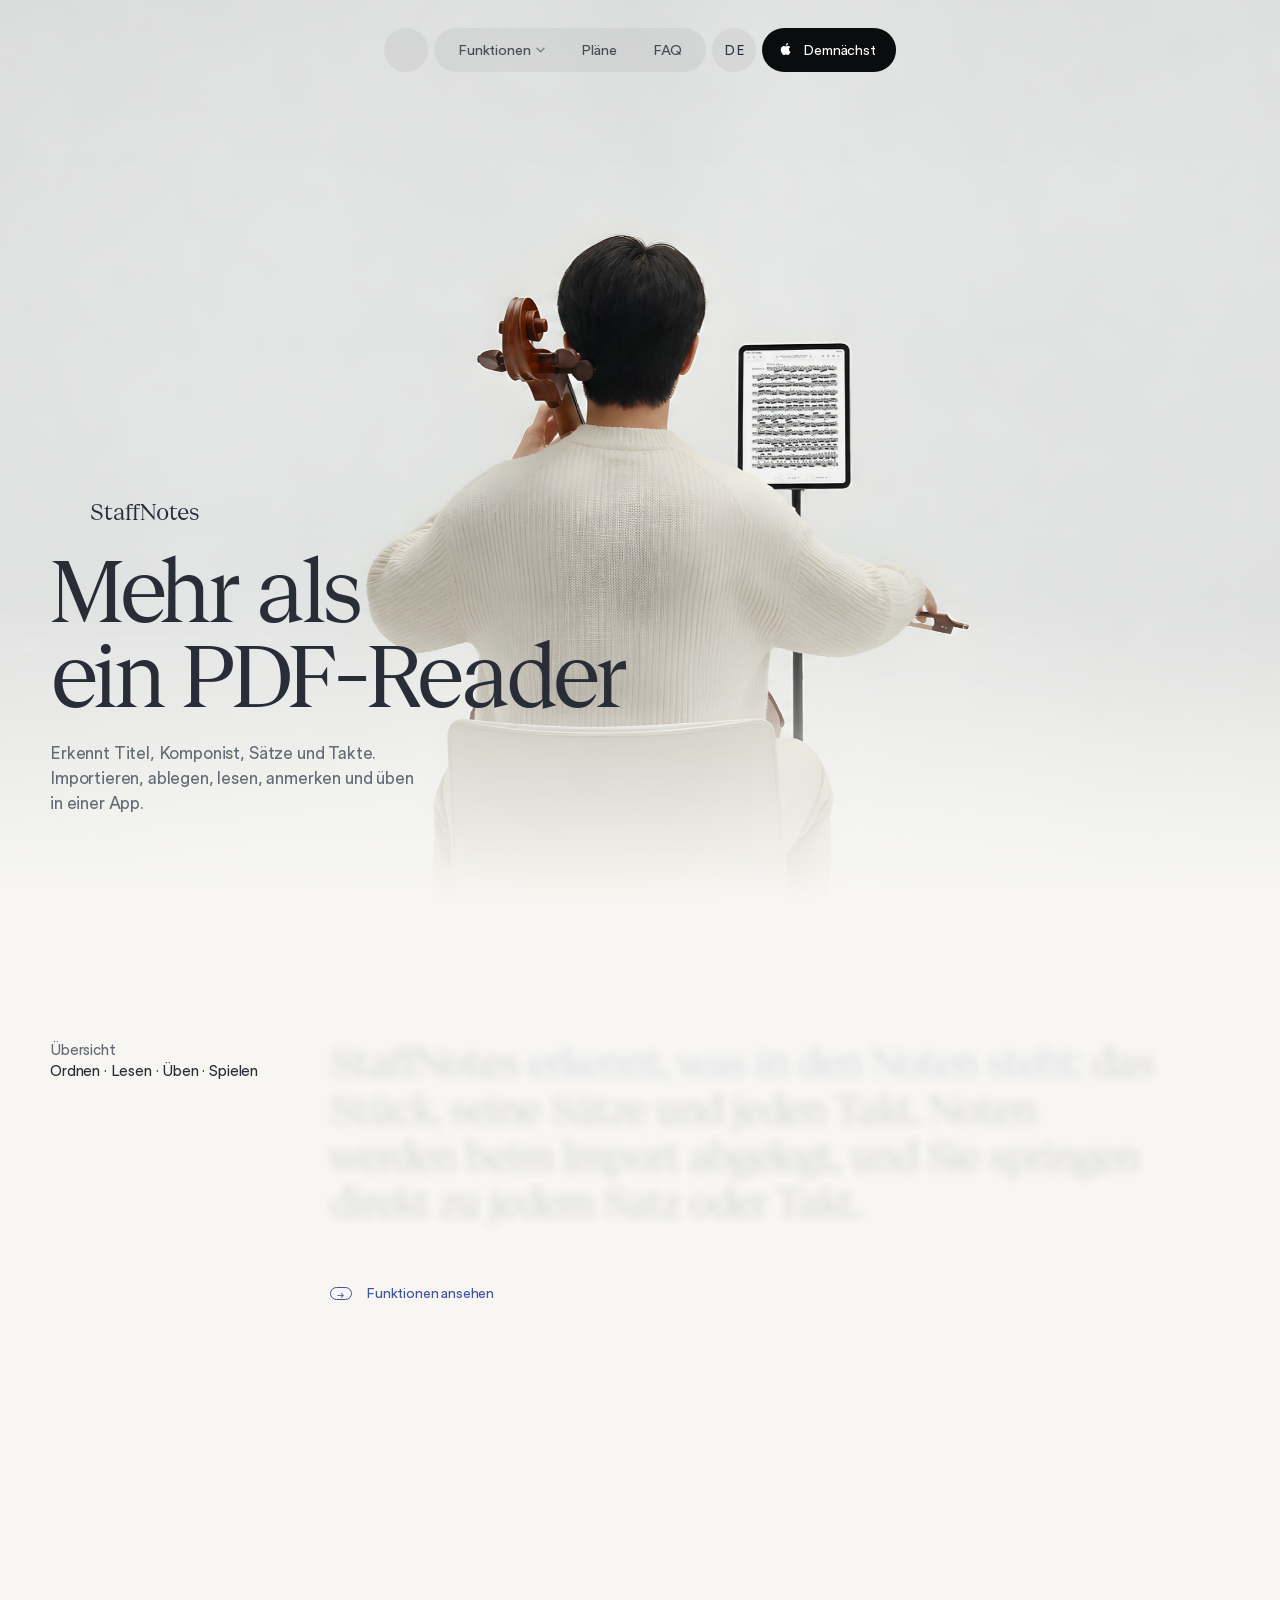
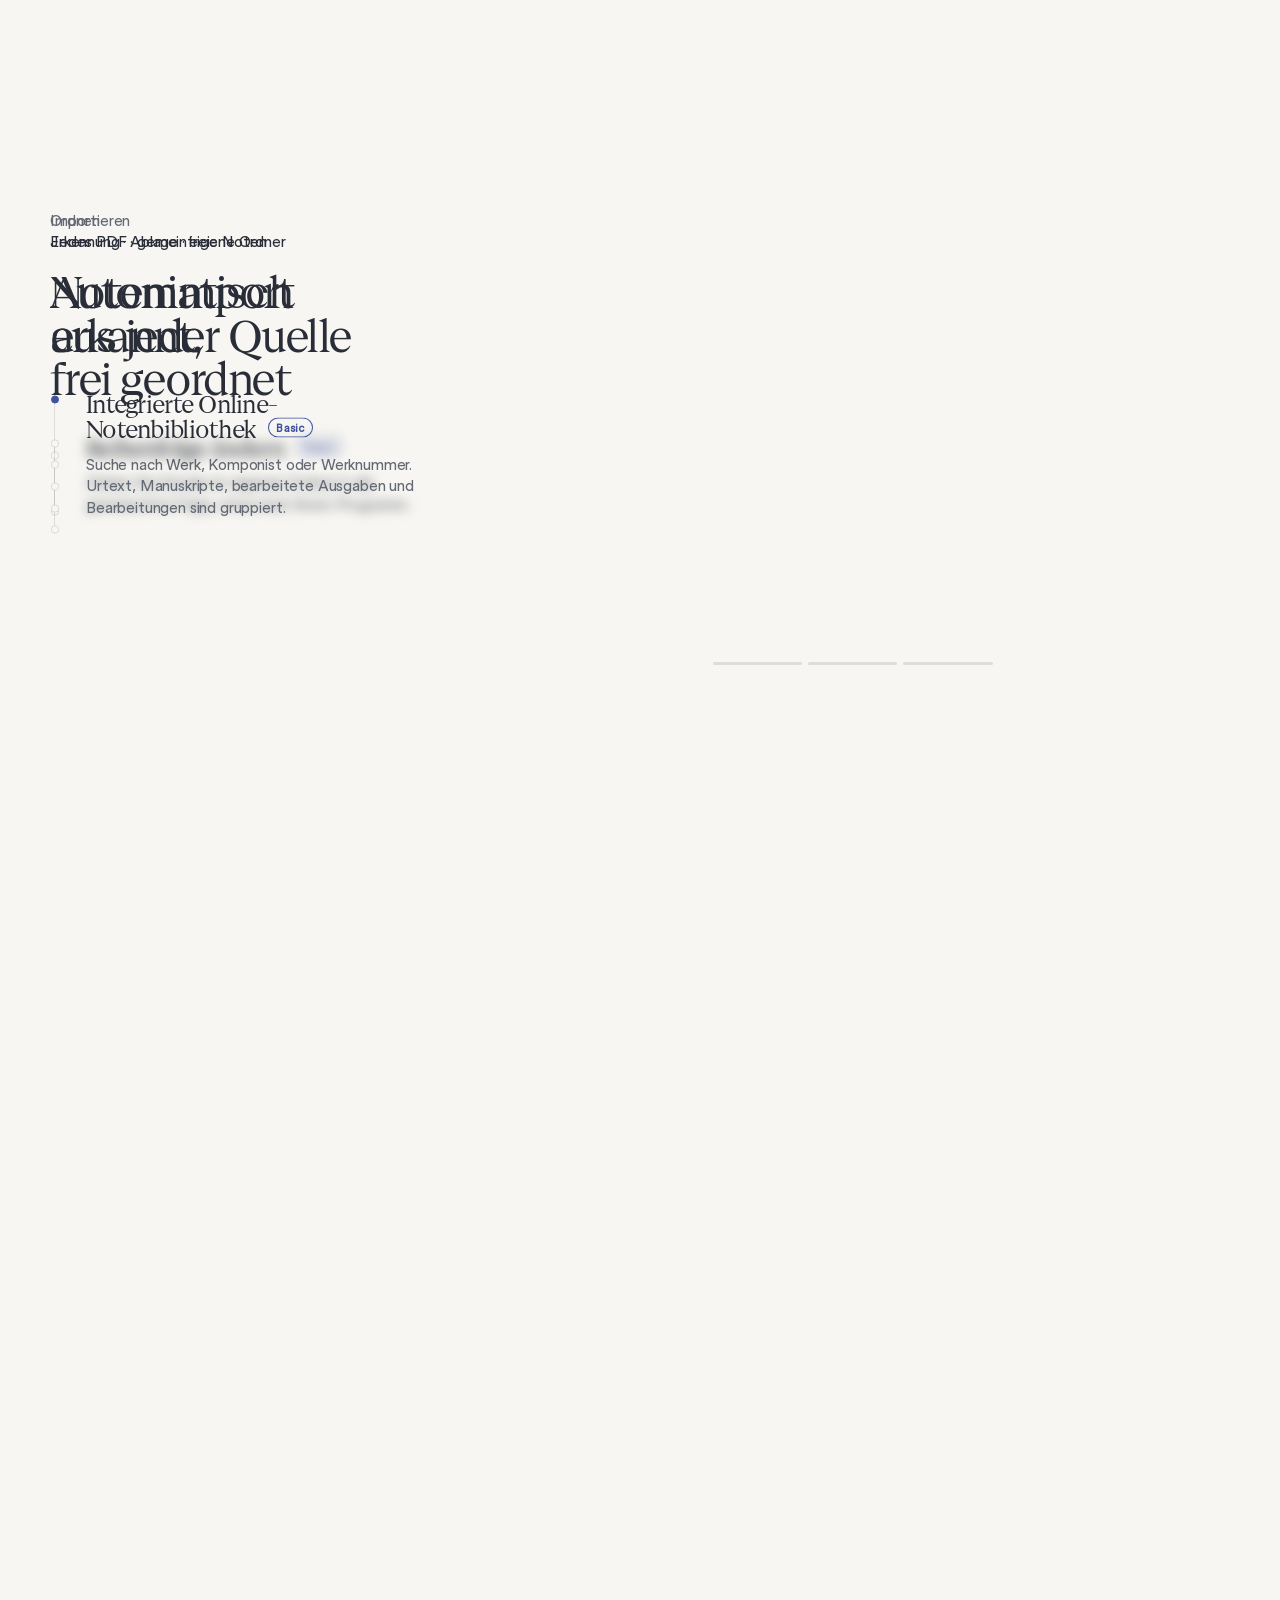
==== commit 8c132822: "官网西文衬线换成 Geist Serif" ====
--- a/de/index.html
+++ b/de/index.html
@@ -14,6 +14,8 @@
 <link rel="icon" href="favicon.ico" sizes="32x32">
 <link rel="icon" href="assets/logo-mark.svg?v=2" type="image/svg+xml">
 <style>
+/* Geist Serif Regular by Vercel (license: assets/geist-serif-OFL.txt). Timeless Serif covers missing symbols. */
+@font-face{font-family:"Geist Serif";src:url(assets/GeistSerif-Regular.woff2) format("woff2");font-display:swap}
 @font-face{font-family:"Timeless Serif";src:url(assets/TimelessSerif-Book.ttf) format("truetype");font-display:swap}
 @font-face{font-family:"Timeless Sans";src:url(assets/TimelessSans-W460.ttf) format("truetype");font-display:swap}
 /* 中文衬线：App 文件夹名用的思源宋体，取 Regular 一档；只截官网用到的字（字体许可 assets/sn-serif-OFL.txt） */
@@ -23,12 +25,12 @@
   --paper:#F7F6F2;--card:#FFFFFF;--well:#EAECEB;--ink:#292D38;--ink2:#646A75;--line:rgba(41,45,56,.12);
   --blue:#3F529F;--night:#171B24;--night2:#232936;--blue-n:#B0BBF0;--on-night:#EEEDE8;--on-night2:#8E94A3;
   --red:#B64C50;--green:#39836B;--gold:#D9AC2B;--purple:#8064AD;
-  --serif:"Timeless Serif",Georgia,serif;--sans:"Timeless Sans",-apple-system,system-ui,sans-serif;
+  --serif:"Geist Serif","Timeless Serif",Georgia,serif;--sans:"Timeless Sans",-apple-system,system-ui,sans-serif;
   --ease:cubic-bezier(.2,.7,.2,1);--wrap:min(1180px,calc(100vw - 48px));
 }
-/* 中文：拉丁字母照旧用 Timeless；衬线处汉字用思源宋体，其余落到苹方；德语长词自动断字 */
-:root:lang(zh-Hans){--serif:"Timeless Serif","SN Serif SC",Georgia,"PingFang SC","Noto Sans SC",serif;--sans:"Timeless Sans",-apple-system,system-ui,"PingFang SC","Noto Sans SC",sans-serif}
-:root:lang(zh-Hant){--serif:"Timeless Serif","SN Serif TC","SN Serif SC",Georgia,"PingFang TC","Noto Sans TC",serif;--sans:"Timeless Sans",-apple-system,system-ui,"PingFang TC","Noto Sans TC",sans-serif}
+/* 中文：拉丁字母用 Geist Serif；衬线处汉字用思源宋体，其余落到苹方；德语长词自动断字 */
+:root:lang(zh-Hans){--serif:"Geist Serif","Timeless Serif","SN Serif SC",Georgia,"PingFang SC","Noto Sans SC",serif;--sans:"Timeless Sans",-apple-system,system-ui,"PingFang SC","Noto Sans SC",sans-serif}
+:root:lang(zh-Hant){--serif:"Geist Serif","Timeless Serif","SN Serif TC","SN Serif SC",Georgia,"PingFang TC","Noto Sans TC",serif;--sans:"Timeless Sans",-apple-system,system-ui,"PingFang TC","Noto Sans TC",sans-serif}
 :root:lang(zh) body{letter-spacing:0}
 /* 段落末行不留单个词或孤字（各语言都开） */
 p,li,.label,:root:lang(zh) h3{text-wrap:pretty}
@@ -267,7 +269,7 @@
 .dictsec h2{font-family:var(--serif);font-weight:400;font-size:clamp(44px,5.2vw,80px);line-height:1;letter-spacing:-.035em;margin:22px 0 26px}
 .dictsec p{color:var(--on-night2);max-width:420px;font-size:17px}
 .dictsec .terms{display:flex;flex-wrap:wrap;gap:8px;margin-top:34px;max-width:440px}
-.dictsec .terms button{font-family:var(--serif);font-style:italic;font-size:16px;padding:4px 12px;border-radius:14px;border:1px solid rgba(255,255,255,.14);background:none;color:var(--on-night);cursor:pointer;transition:background .2s,border-color .2s,color .2s}
+.dictsec .terms button{font-family:var(--serif);font-size:16px;padding:4px 12px;border-radius:14px;border:1px solid rgba(255,255,255,.14);background:none;color:var(--on-night);cursor:pointer;transition:background .2s,border-color .2s,color .2s}
 .dictsec .terms button:hover{border-color:rgba(255,255,255,.4)}
 .dictsec .terms button.on{background:var(--on-night);border-color:var(--on-night);color:#0E1117}
 .dictsec .frame{width:min(760px,56vw)}
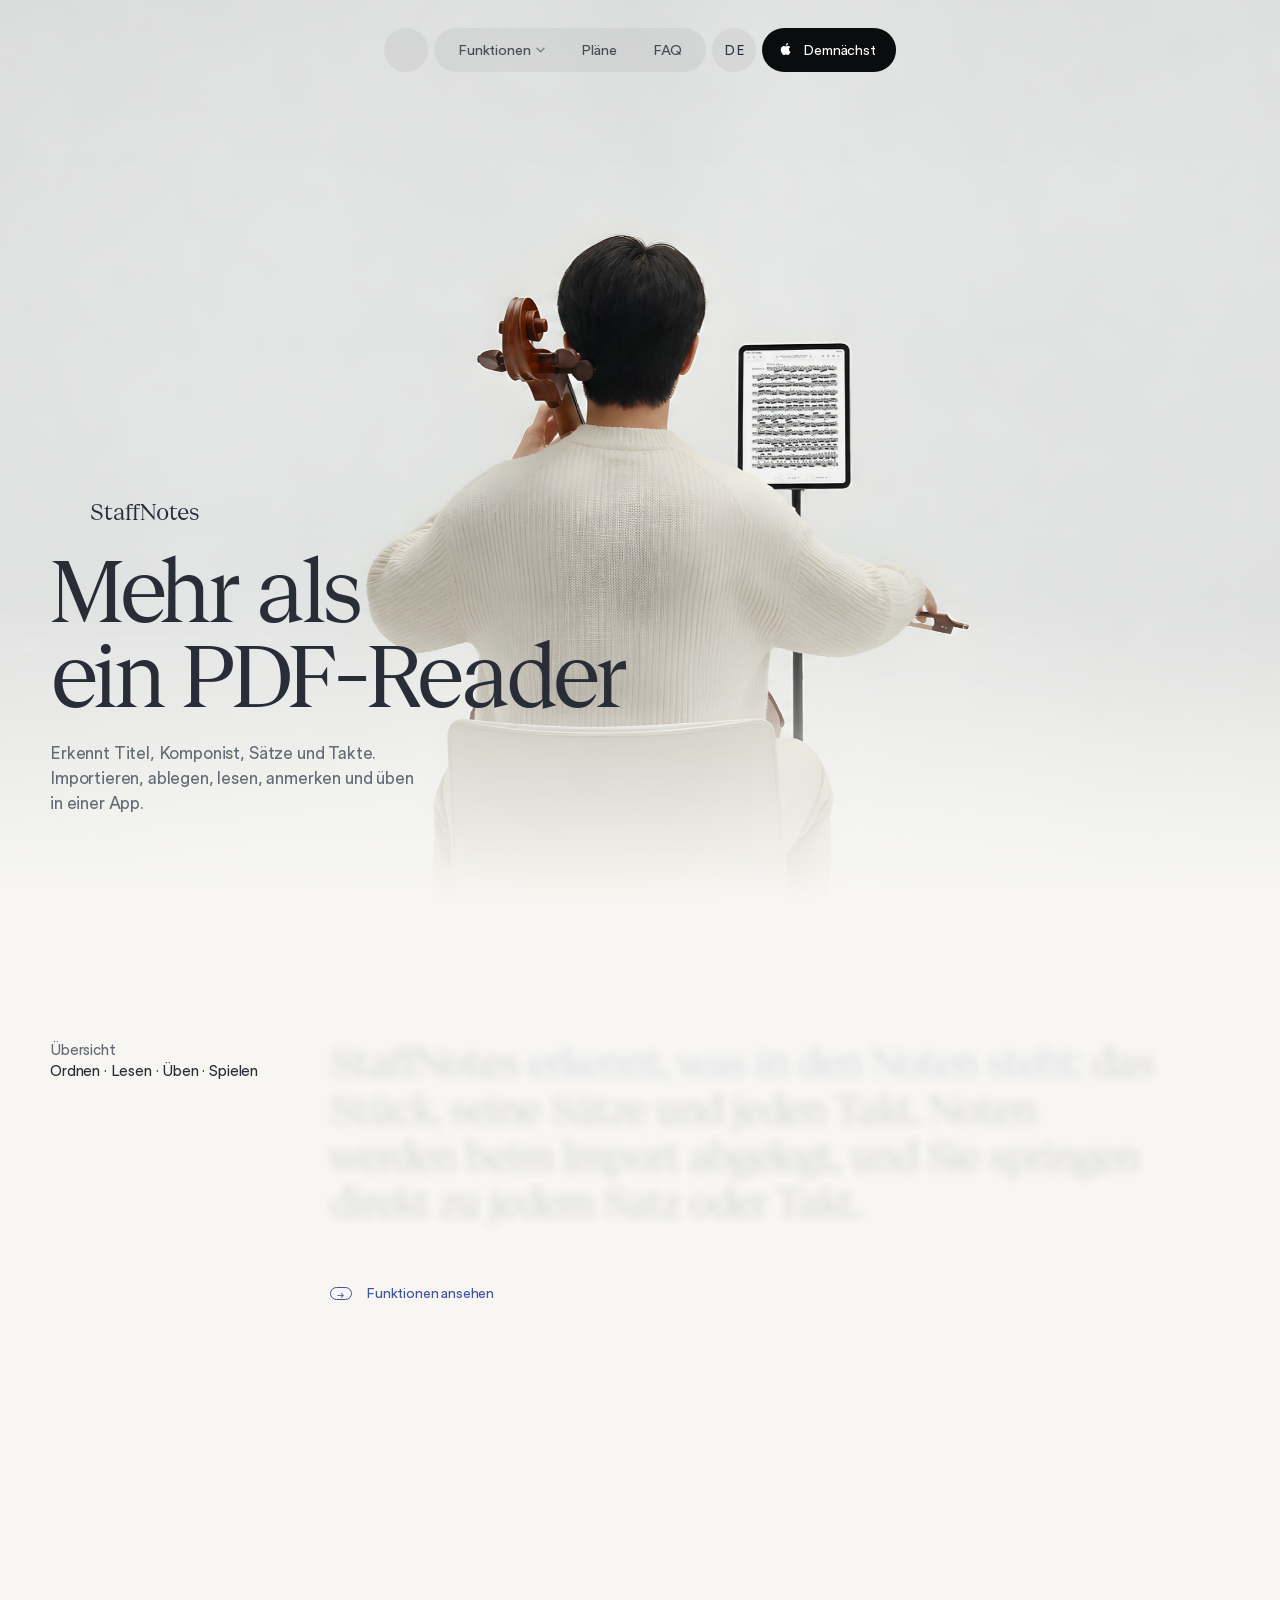
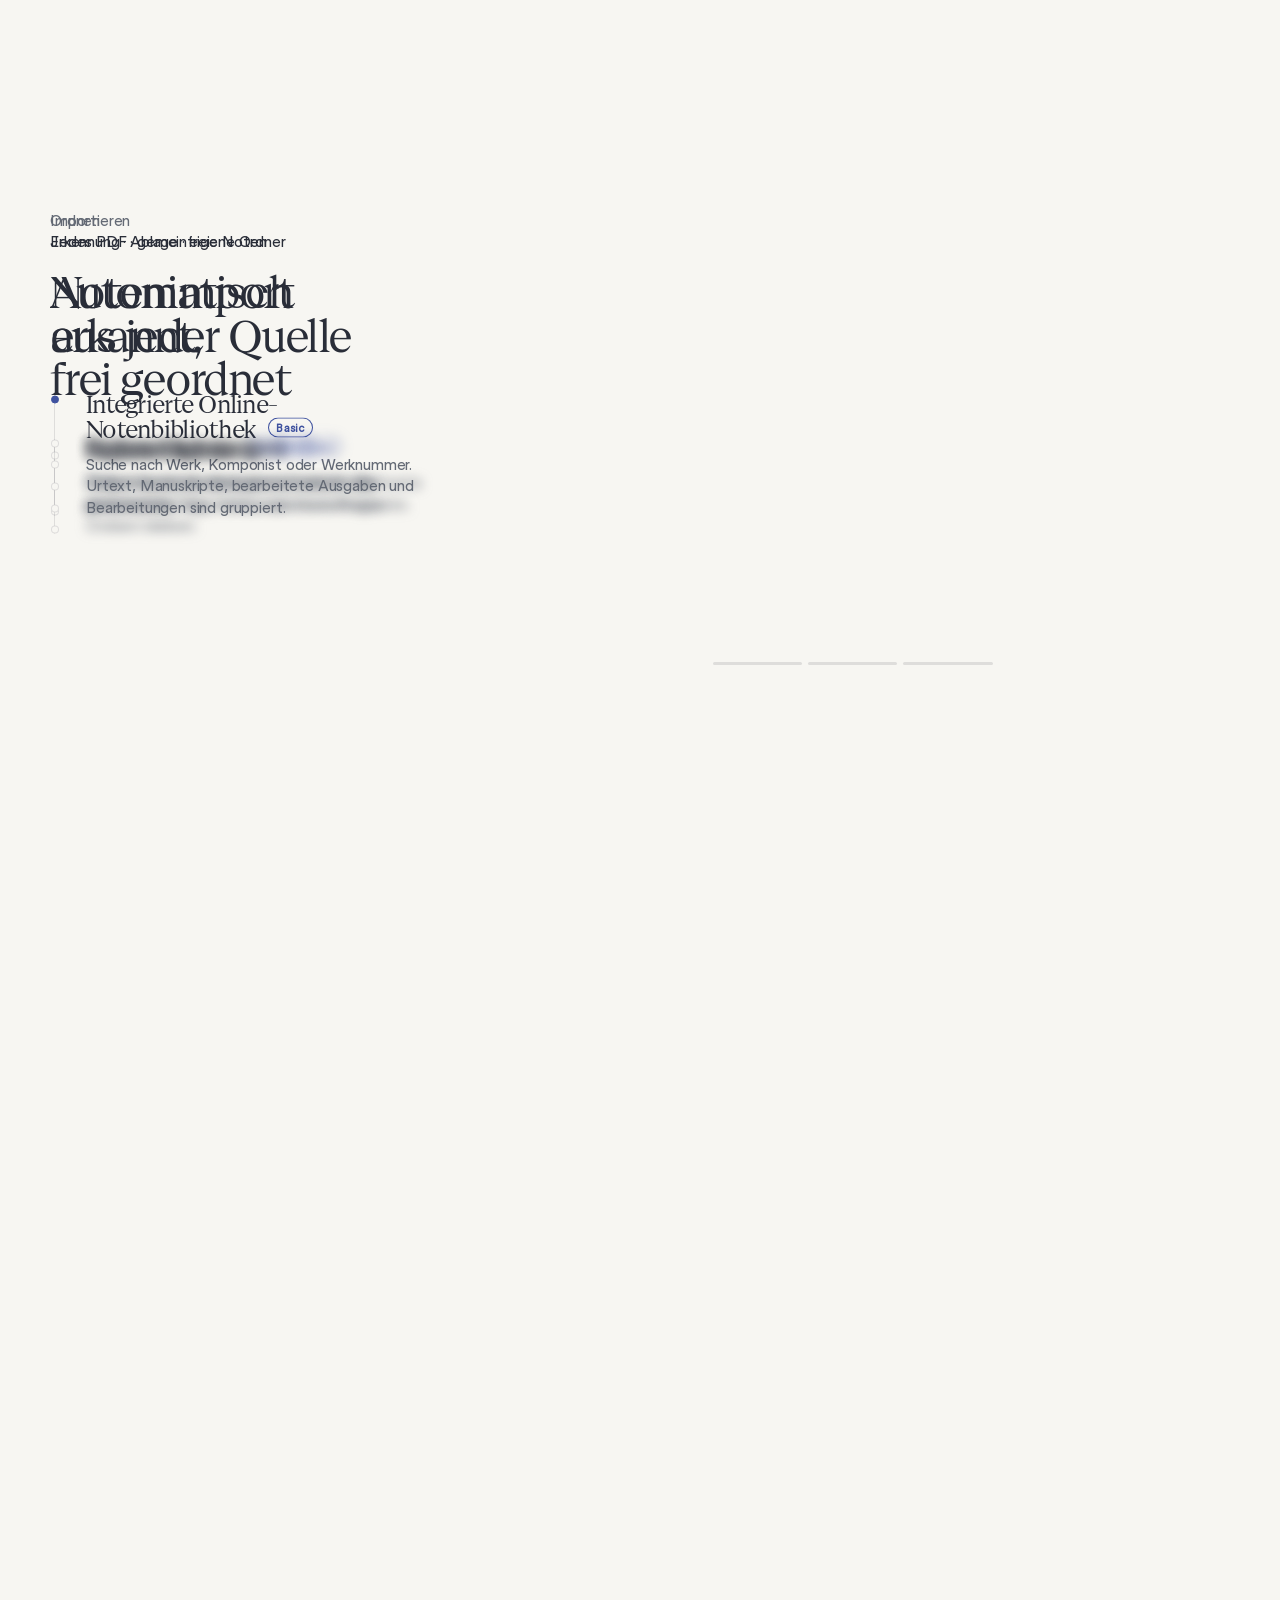
==== commit 986a918a: "修正阅读器演示的页码、切谱和作曲家显示" ====
--- a/de/index.html
+++ b/de/index.html
@@ -436,9 +436,9 @@
   .big .w{opacity:1;filter:none}
 }
 </style>
-<link rel="stylesheet" href="components/r13/dot-r13.css?v=889b86f6">
-<link rel="stylesheet" href="components/r13/onescore-r13.css?v=889b86f6">
-<script src="components/r13/i18n-r13.js?v=889b86f6"></script>
+<link rel="stylesheet" href="components/r13/dot-r13.css?v=985757d0">
+<link rel="stylesheet" href="components/r13/onescore-r13.css?v=985757d0">
+<script src="components/r13/i18n-r13.js?v=985757d0"></script>
 </head>
 <body>
 <svg width="0" height="0" style="position:absolute" aria-hidden="true"><symbol id="sn-mark" viewBox="145 248 510 302"><g data-key="q8xqzuy8nm" transform="translate(400 399.3127136230469) rotate(-90) scale(1 -1)"><path  transform="scale(1.1682242990654206) translate(-125 -214)" d="M92 132C91 128 90 123 90 120C91 116 93 114 97 114C107 114 123 126 130 128C141 132 155 135 169 135C178 135 187 133 195 131C205 129 214 124 223 118C238 106 250 88 250 67C250 30 220 0 183 0C146 0 116 30 116 67V77C83 77 33 17 26 11C22 9 19 7 16 7C8 7 4 18 4 28V34C7 57 24 83 37 102C50 120 59 139 71 157C89 187 108 216 125 246C131 255 155 284 155 300C155 303 154 306 152 308C151 309 149 310 147 310C139 310 126 302 120 300C109 296 95 293 81 293C72 293 63 295 55 297C45 299 36 304 27 310C12 322 0 340 0 361C0 398 30 428 67 428C104 428 134 398 134 361V351C167 351 217 411 224 417C230 421 233 421 235 421C244 421 247 416 247 408C247 382 213 327 206 316L104 155C101 150 95 141 92 132Z"/></g></symbol></svg>
@@ -628,7 +628,7 @@
         <p class="rv" style="--i:1">Gezählt wird, solange eine Partitur geöffnet ist. Kein Timer, und Ihre Übezeiten gehen mit Ihrem Konto auf ein neues iPad mit.</p>
       </div>
       <div class="sim" data-sim="stats" aria-label="Beispielstatistik für einen Monat"></div>
-      <script src="components/stats.js?v=889b86f6" defer></script>
+      <script src="components/stats.js?v=985757d0" defer></script>
     </div>
 </section>
 
@@ -795,7 +795,7 @@
 function simFactory(name){
   return simFiles[name] ??= new Promise(done=>{
     if(SNSims[name]) return done(SNSims[name]);
-    const s=document.createElement('script'); s.src=`components/${name}.js?v=889b86f6`; s.async=true;
+    const s=document.createElement('script'); s.src=`components/${name}.js?v=985757d0`; s.async=true;
     s.onload=()=>done(SNSims[name]||null); s.onerror=()=>{ s.remove(); done(null); };
     document.head.appendChild(s);
   });
@@ -994,6 +994,6 @@
 /* FAQ */
 $$('.qa button').forEach(b=>b.onclick=()=>{ const q=b.parentElement, was=q.classList.contains('open'); $$('.qa').forEach(x=>x.classList.remove('open')); if(!was) q.classList.add('open'); });
 </script>
-<script src="components/r13/onescore-r13.js?v=889b86f6"></script>
+<script src="components/r13/onescore-r13.js?v=985757d0"></script>
 </body>
 </html>
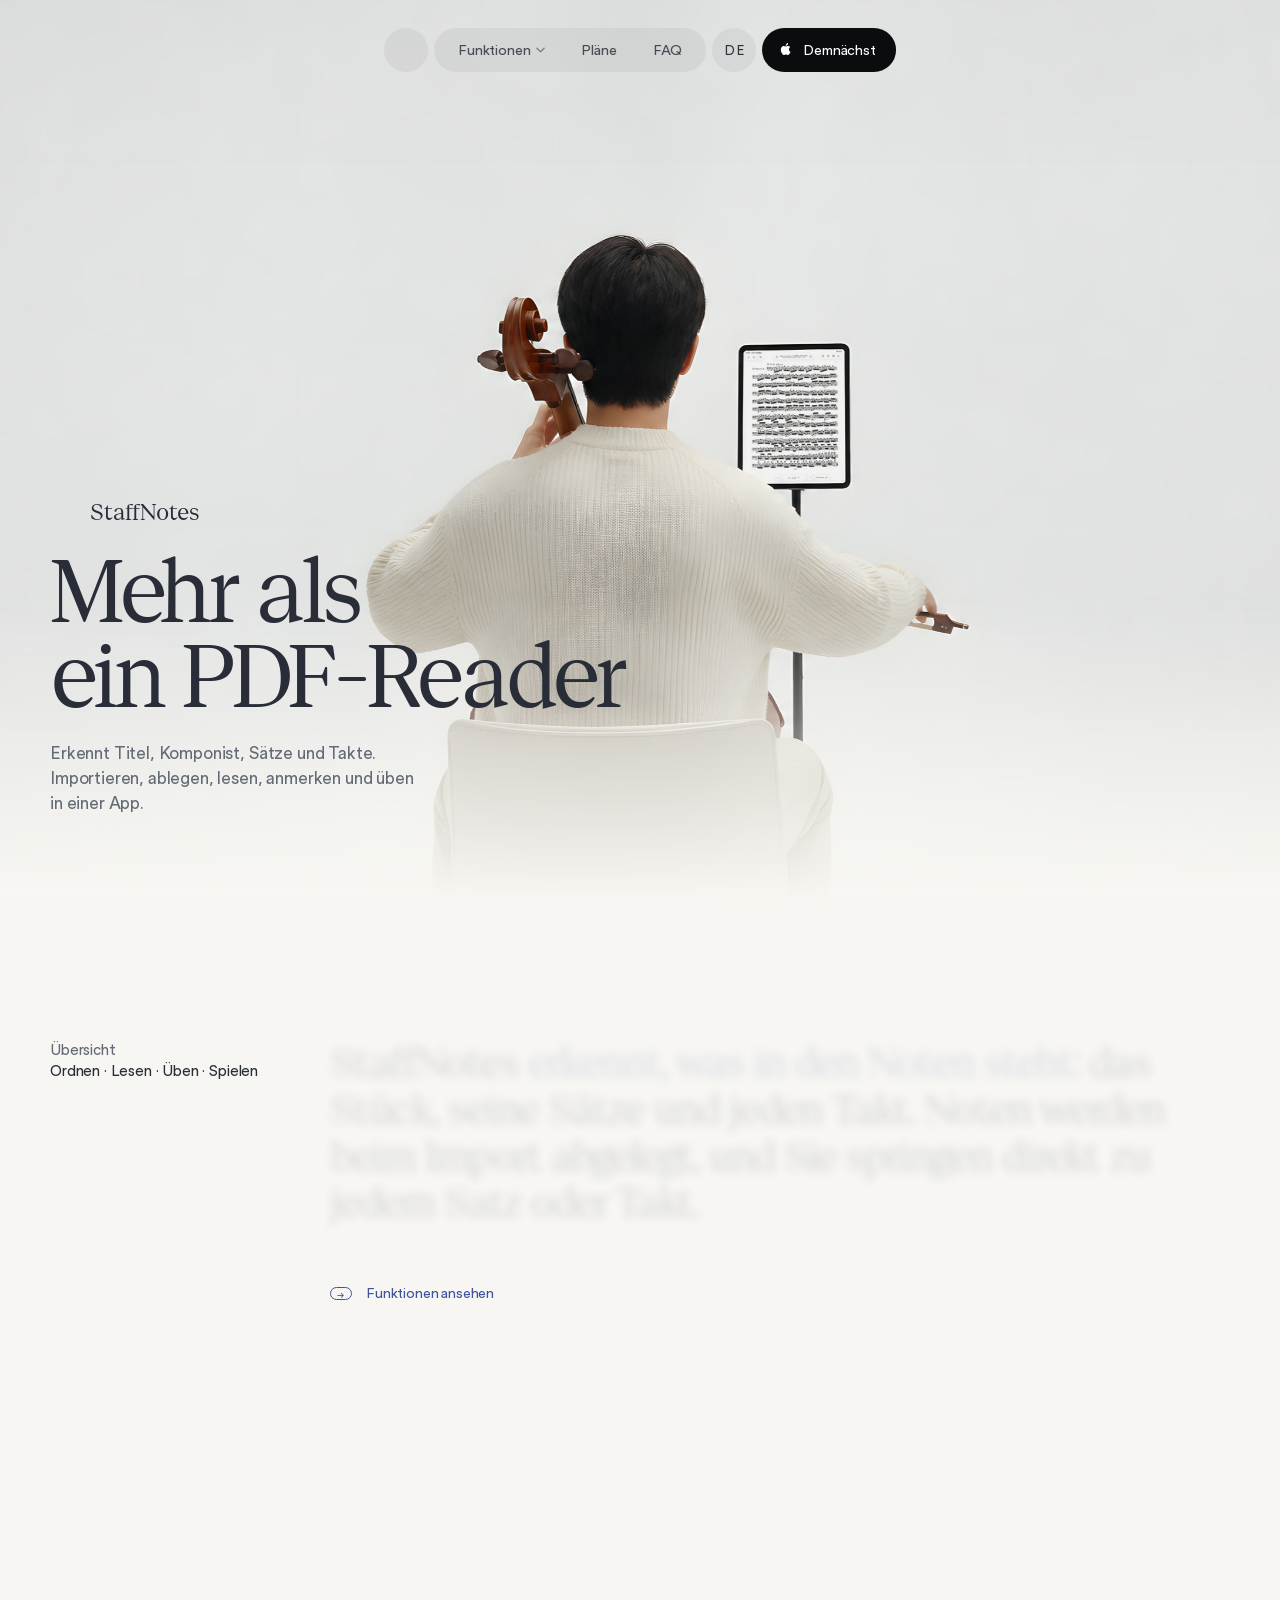
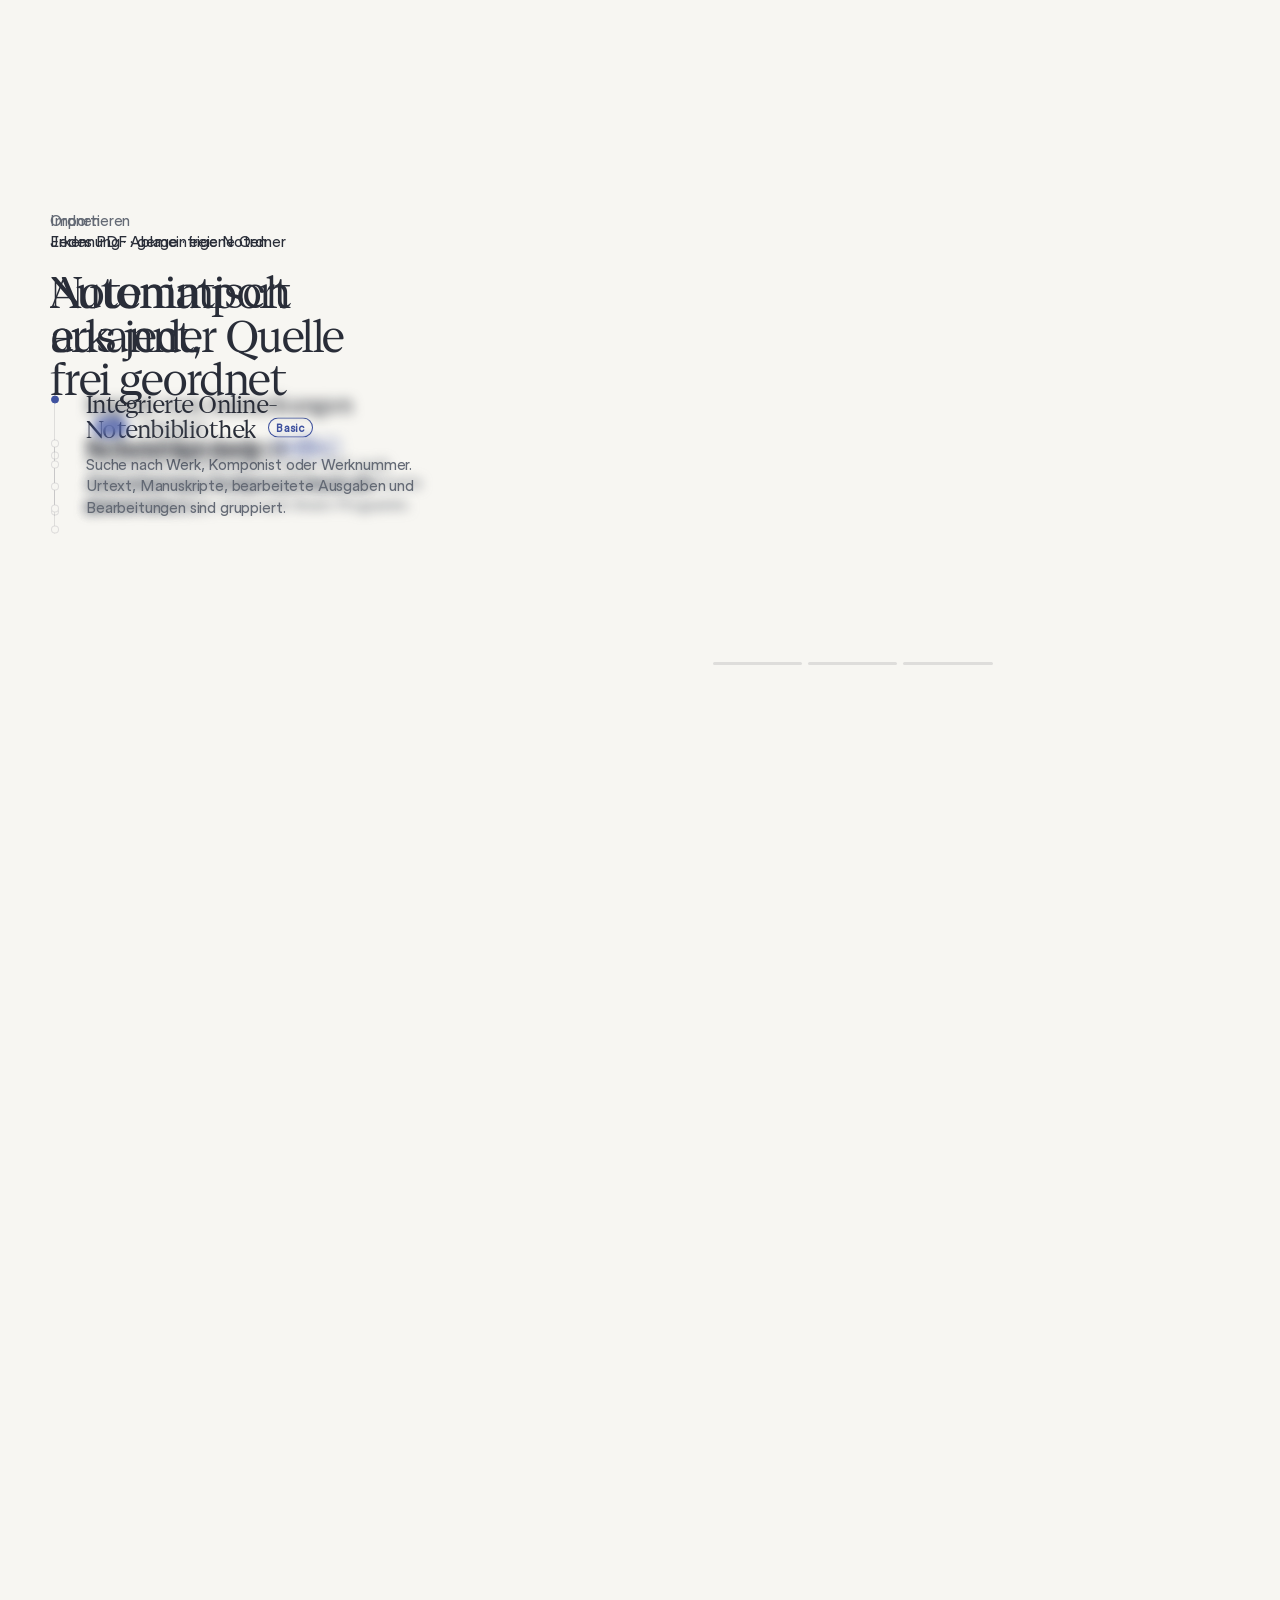
==== commit 703417aa: "官网衬线改成 Goeist Serif" ====
--- a/de/index.html
+++ b/de/index.html
@@ -14,8 +14,8 @@
 <link rel="icon" href="favicon.ico" sizes="32x32">
 <link rel="icon" href="assets/logo-mark.svg?v=2" type="image/svg+xml">
 <style>
-/* Geist Serif Regular by Vercel (license: assets/geist-serif-OFL.txt). Timeless Serif covers missing symbols. */
-@font-face{font-family:"Geist Serif";src:url(assets/GeistSerif-Regular.woff2) format("woff2");font-display:swap}
+/* Goeist Serif Regular by shadcn-labs (license: assets/goeist-serif-OFL.txt). Timeless Serif covers missing symbols. */
+@font-face{font-family:"Goeist Serif";src:url(assets/GoeistSerif-Regular.woff2) format("woff2");font-display:swap}
 @font-face{font-family:"Timeless Serif";src:url(assets/TimelessSerif-Book.ttf) format("truetype");font-display:swap}
 @font-face{font-family:"Timeless Sans";src:url(assets/TimelessSans-W460.ttf) format("truetype");font-display:swap}
 /* 中文衬线：App 文件夹名用的思源宋体，取 Regular 一档；只截官网用到的字（字体许可 assets/sn-serif-OFL.txt） */
@@ -25,12 +25,12 @@
   --paper:#F7F6F2;--card:#FFFFFF;--well:#EAECEB;--ink:#292D38;--ink2:#646A75;--line:rgba(41,45,56,.12);
   --blue:#3F529F;--night:#171B24;--night2:#232936;--blue-n:#B0BBF0;--on-night:#EEEDE8;--on-night2:#8E94A3;
   --red:#B64C50;--green:#39836B;--gold:#D9AC2B;--purple:#8064AD;
-  --serif:"Geist Serif","Timeless Serif",Georgia,serif;--sans:"Timeless Sans",-apple-system,system-ui,sans-serif;
+  --serif:"Goeist Serif","Timeless Serif",Georgia,serif;--sans:"Timeless Sans",-apple-system,system-ui,sans-serif;
   --ease:cubic-bezier(.2,.7,.2,1);--wrap:min(1180px,calc(100vw - 48px));
 }
-/* 中文：拉丁字母用 Geist Serif；衬线处汉字用思源宋体，其余落到苹方；德语长词自动断字 */
-:root:lang(zh-Hans){--serif:"Geist Serif","Timeless Serif","SN Serif SC",Georgia,"PingFang SC","Noto Sans SC",serif;--sans:"Timeless Sans",-apple-system,system-ui,"PingFang SC","Noto Sans SC",sans-serif}
-:root:lang(zh-Hant){--serif:"Geist Serif","Timeless Serif","SN Serif TC","SN Serif SC",Georgia,"PingFang TC","Noto Sans TC",serif;--sans:"Timeless Sans",-apple-system,system-ui,"PingFang TC","Noto Sans TC",sans-serif}
+/* 中文：拉丁字母用 Goeist Serif；衬线处汉字用思源宋体，其余落到苹方；德语长词自动断字 */
+:root:lang(zh-Hans){--serif:"Goeist Serif","Timeless Serif","SN Serif SC",Georgia,"PingFang SC","Noto Sans SC",serif;--sans:"Timeless Sans",-apple-system,system-ui,"PingFang SC","Noto Sans SC",sans-serif}
+:root:lang(zh-Hant){--serif:"Goeist Serif","Timeless Serif","SN Serif TC","SN Serif SC",Georgia,"PingFang TC","Noto Sans TC",serif;--sans:"Timeless Sans",-apple-system,system-ui,"PingFang TC","Noto Sans TC",sans-serif}
 :root:lang(zh) body{letter-spacing:0}
 /* 段落末行不留单个词或孤字（各语言都开） */
 p,li,.label,:root:lang(zh) h3{text-wrap:pretty}
